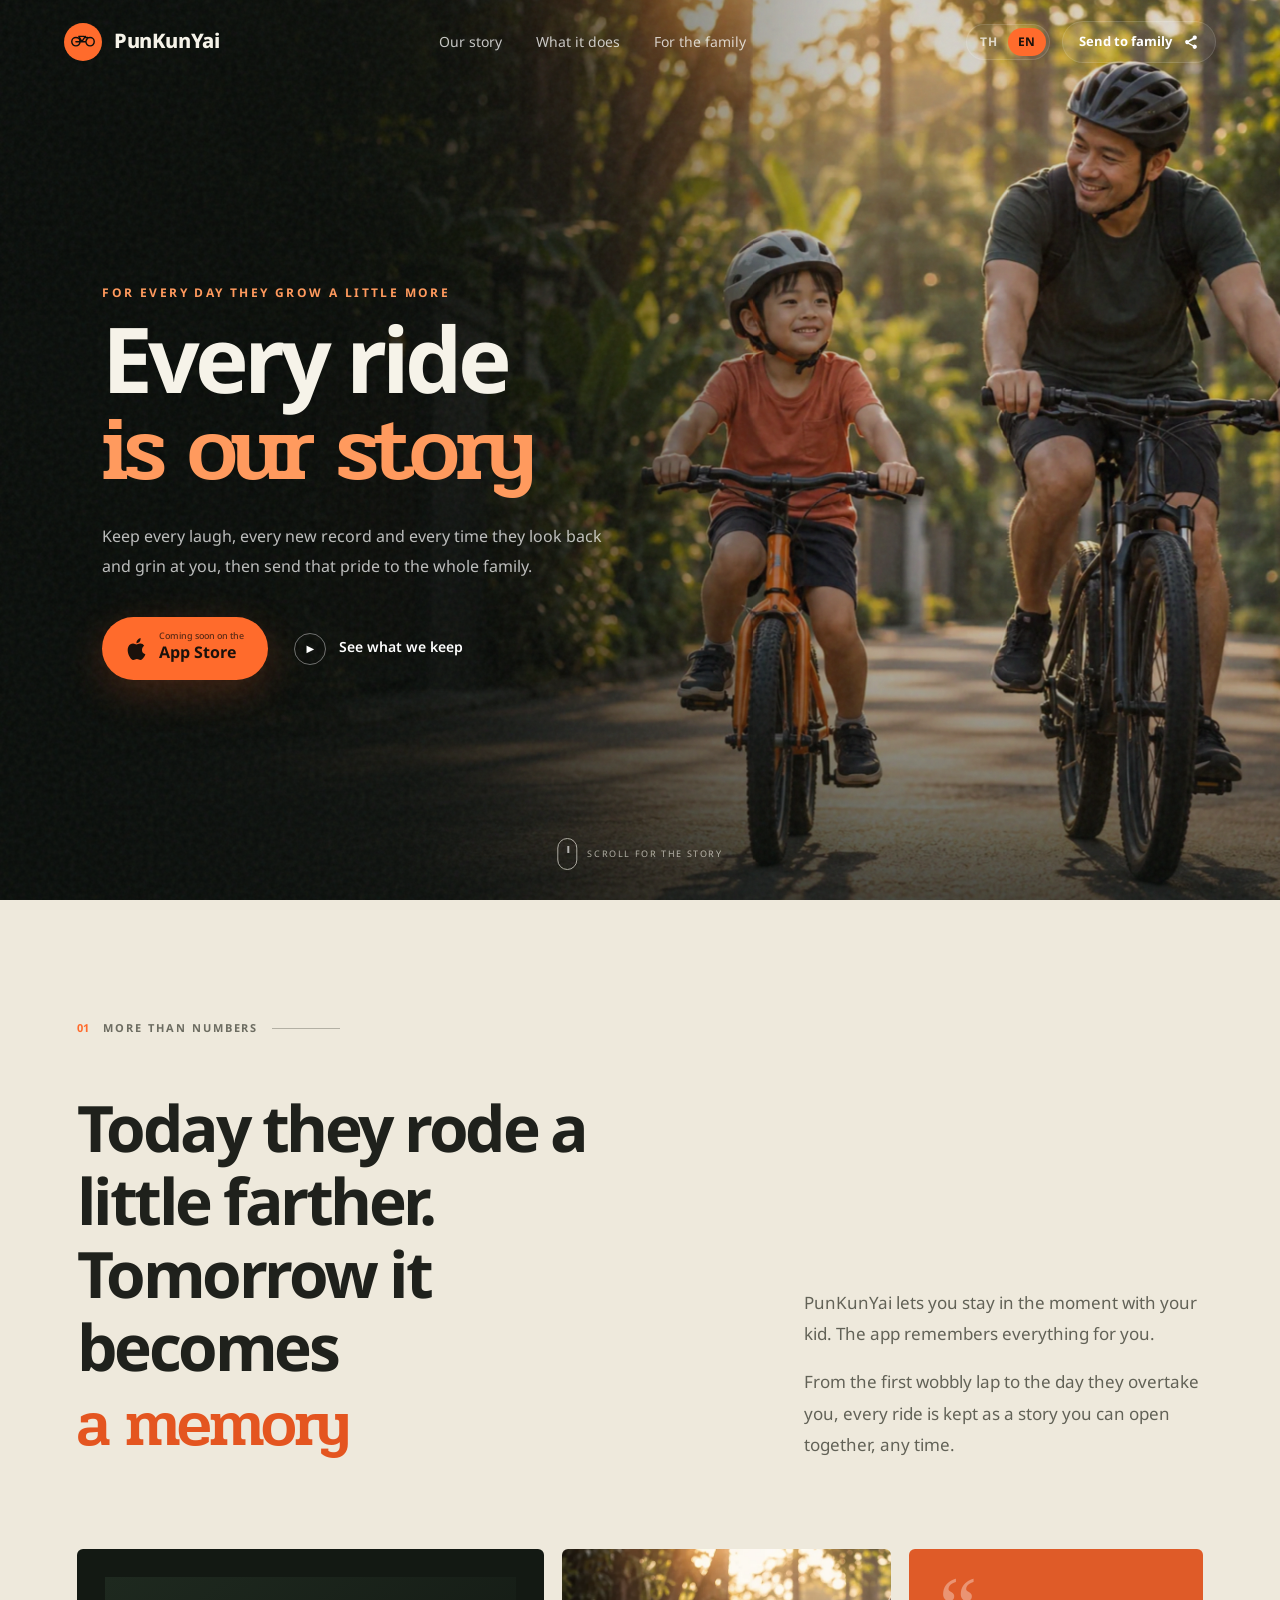
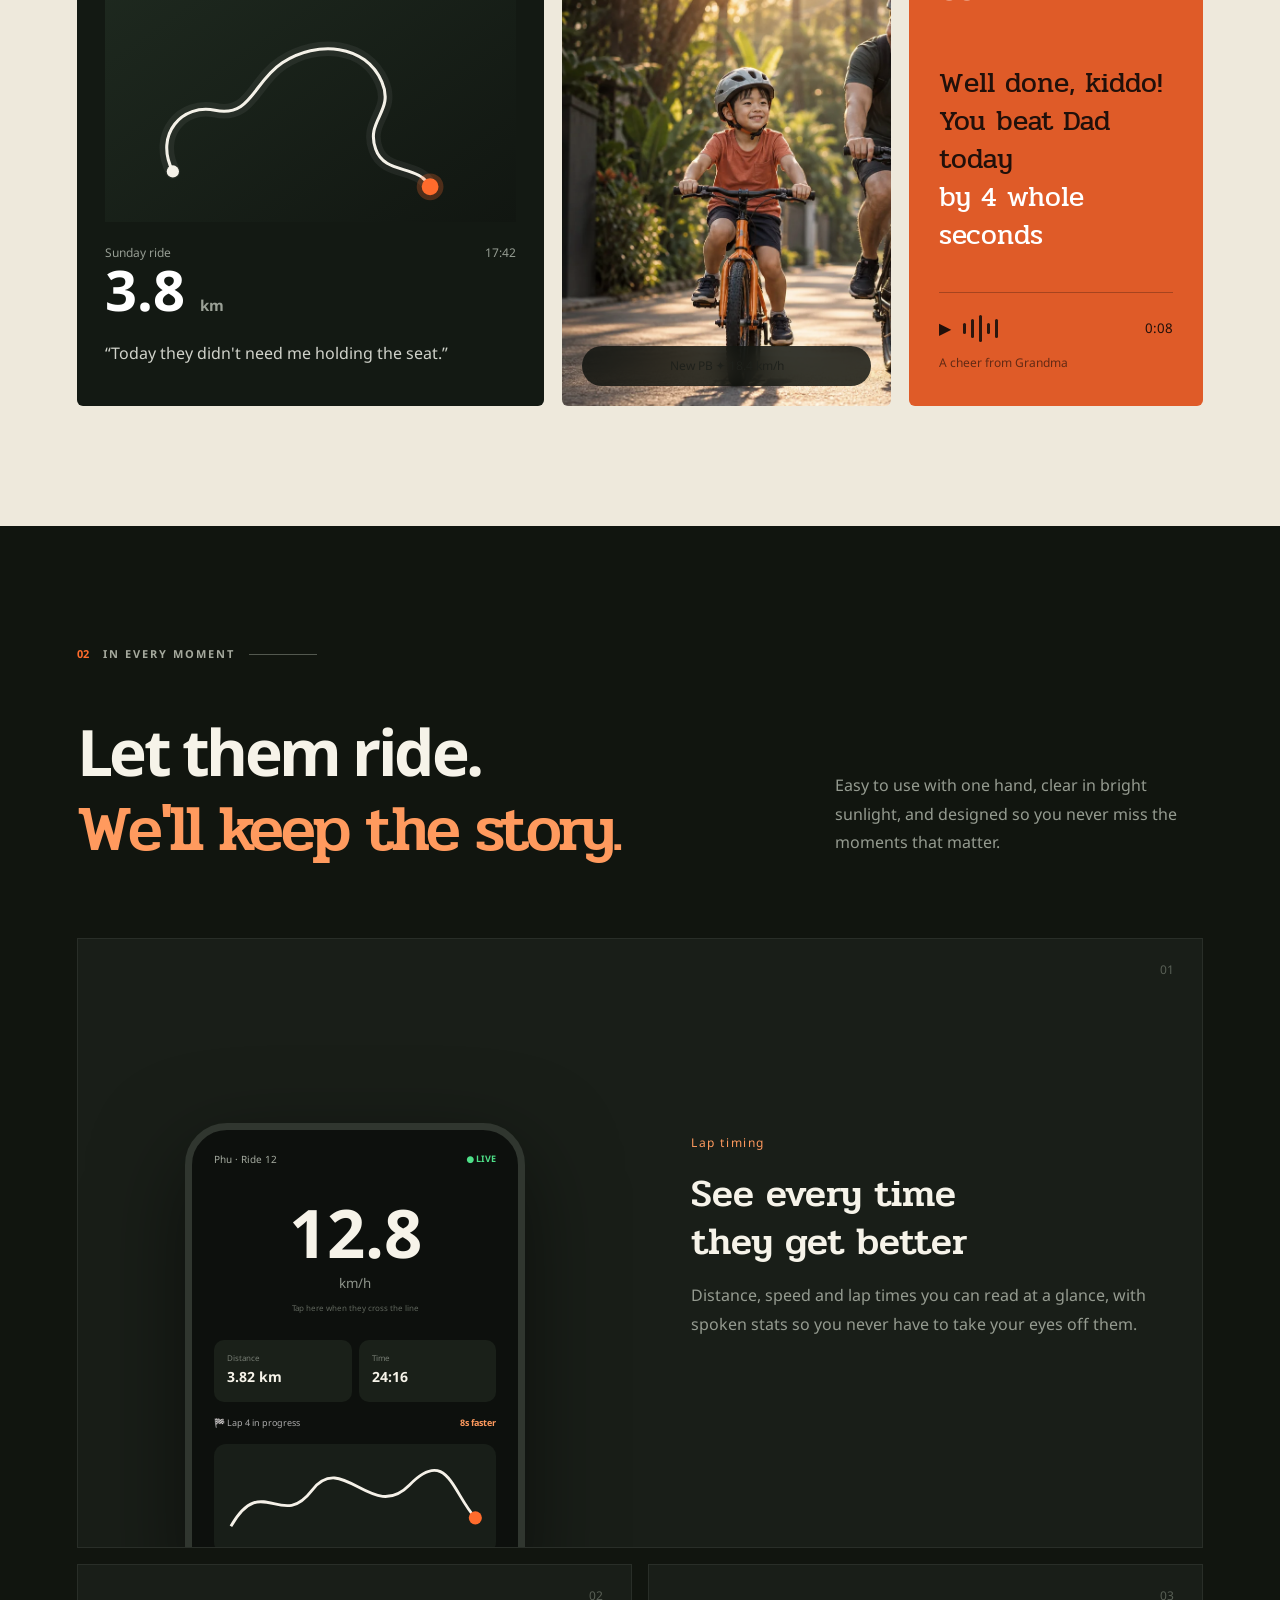
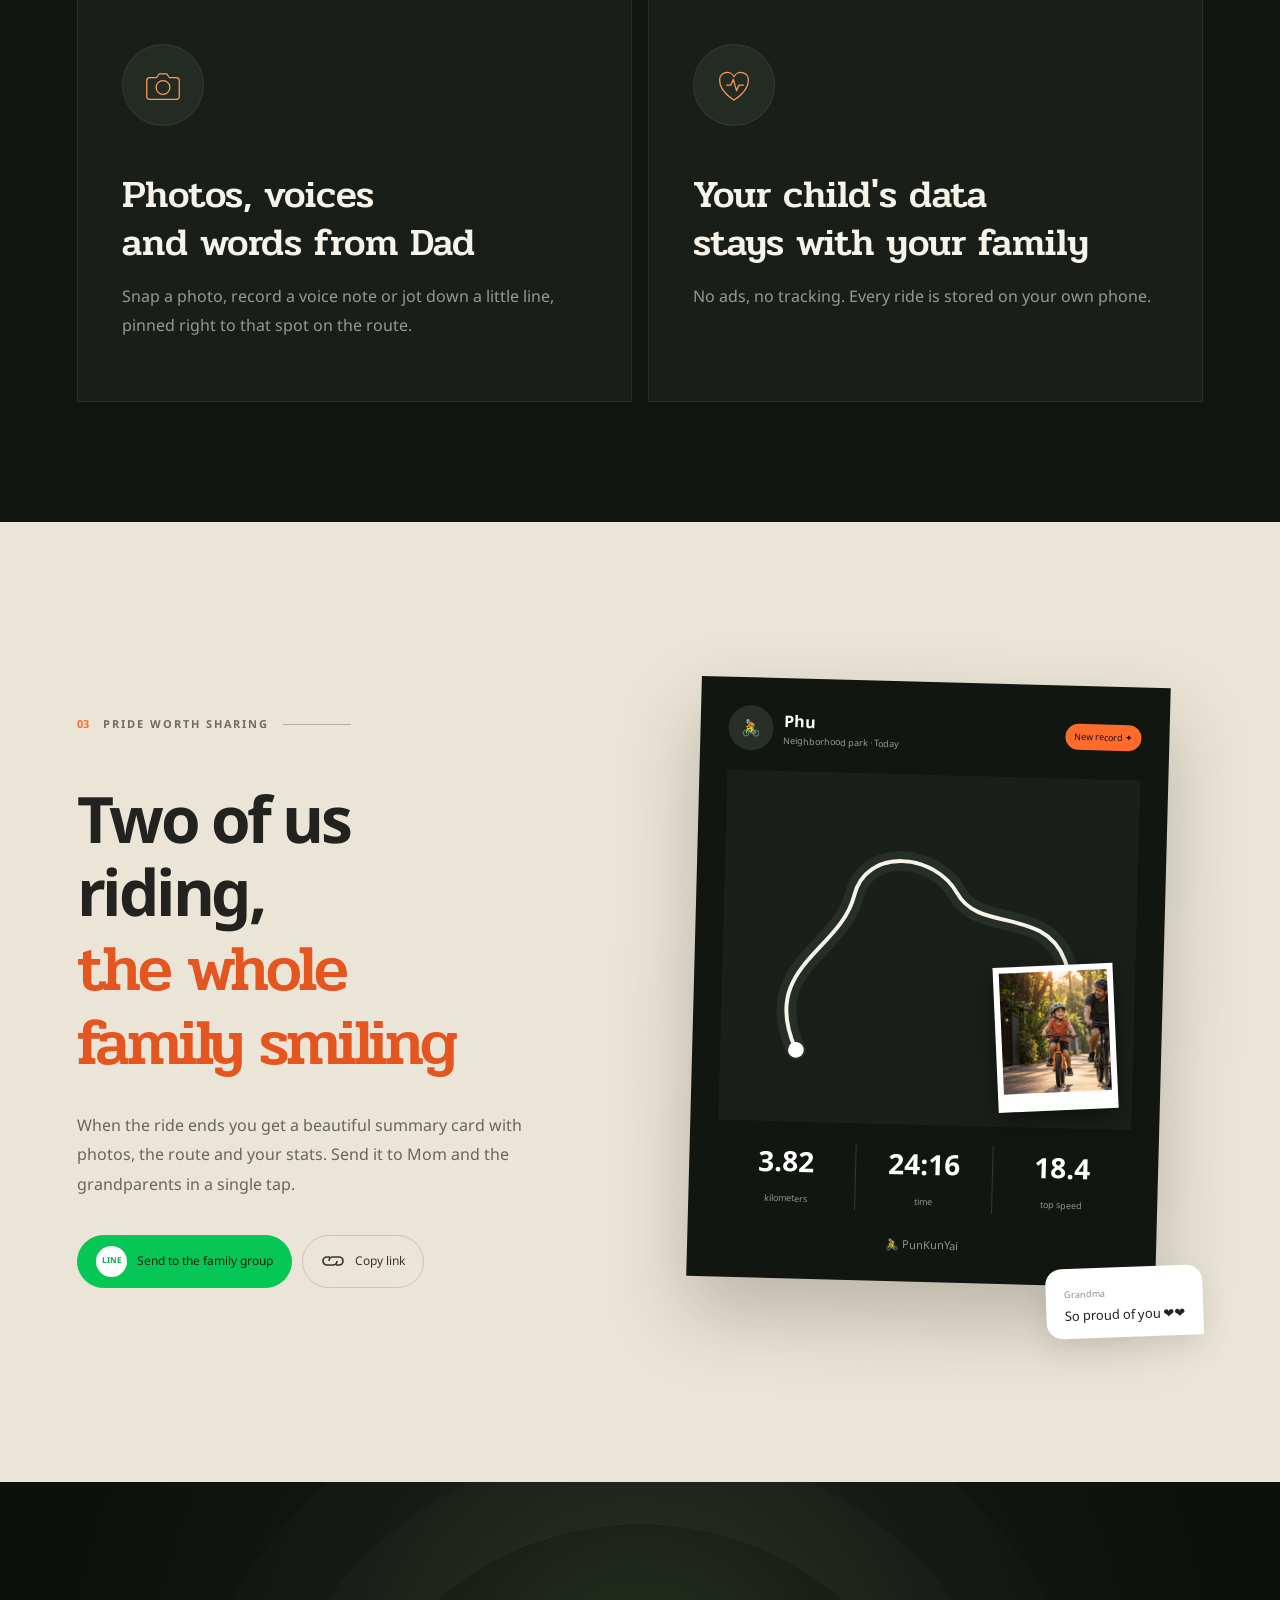
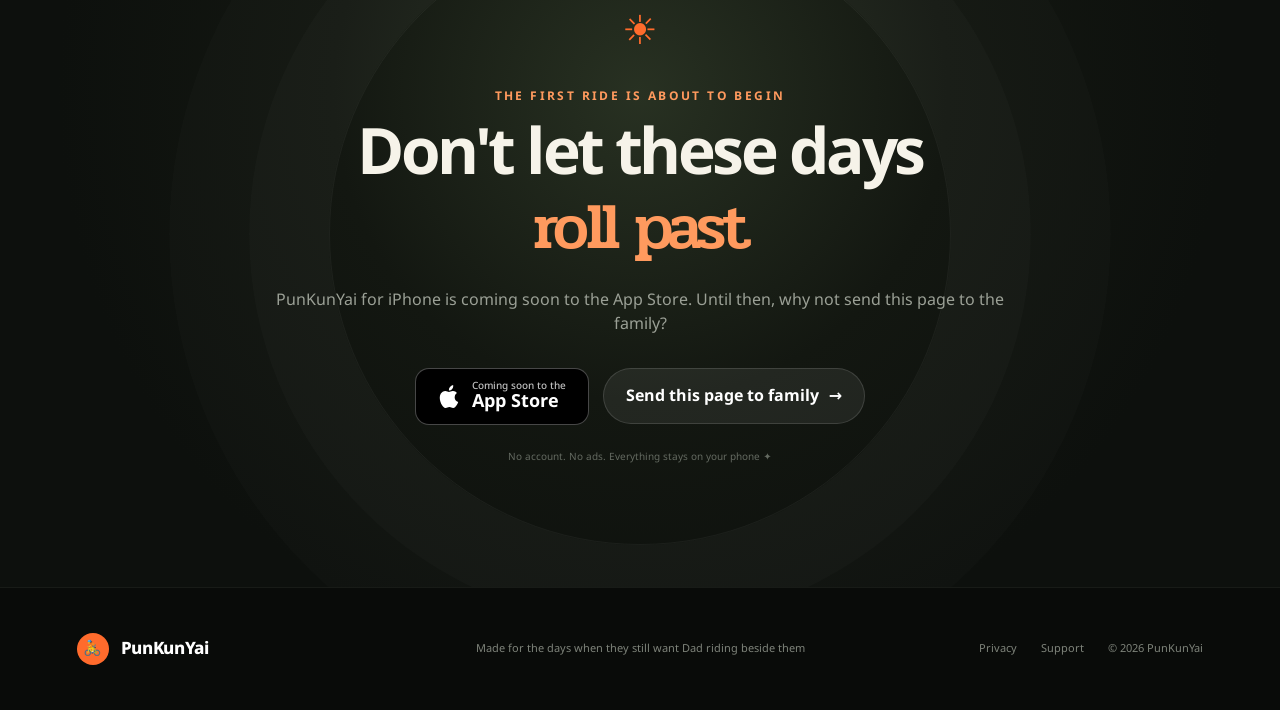
==== en/index.html @ e8ec7b81 "Bilingual landing page, honest "coming soon" CTA, and SEO pass - Add English page at /en/ with a TH/" ====
<!doctype html>
<html lang="en">
  <head>
    <meta charset="UTF-8" />
    <meta name="viewport" content="width=device-width, initial-scale=1.0" />
    <meta name="theme-color" content="#0d100d" />
    <title>PunKunYai — Kids Bike Ride Tracker for Family Cycling</title>
    <meta name="description" content="Cycling with kids? Track every bike ride: live speed, distance, lap times, voice cheers, photos on the route and family share cards. No ads, no account." />
    <link rel="canonical" href="https://leonlek.github.io/pun-kun-yai-site/en/" />
    <link rel="alternate" hreflang="th" href="https://leonlek.github.io/pun-kun-yai-site/" />
    <link rel="alternate" hreflang="en" href="https://leonlek.github.io/pun-kun-yai-site/en/" />
    <link rel="alternate" hreflang="x-default" href="https://leonlek.github.io/pun-kun-yai-site/" />
    <meta property="og:type" content="website" />
    <meta property="og:site_name" content="PunKunYai" />
    <meta property="og:title" content="PunKunYai — every ride is our story" />
    <meta property="og:description" content="The bike ride tracker for parents riding with their kids: lap times, photos, family cheers and the route, ready to share with the whole family." />
    <meta property="og:url" content="https://leonlek.github.io/pun-kun-yai-site/en/" />
    <meta property="og:image" content="https://leonlek.github.io/pun-kun-yai-site/assets/og-image.jpg" />
    <meta property="og:image:width" content="1200" />
    <meta property="og:image:height" content="630" />
    <meta property="og:image:alt" content="A father and child riding bikes together at sunset" />
    <meta property="og:locale" content="en_US" />
    <meta property="og:locale:alternate" content="th_TH" />
    <meta name="twitter:card" content="summary_large_image" />
    <meta name="twitter:title" content="PunKunYai — every ride is our story" />
    <meta name="twitter:description" content="The bike ride tracker for parents riding with their kids: lap times, photos, family cheers and the route, ready to share with the whole family." />
    <meta name="twitter:image" content="https://leonlek.github.io/pun-kun-yai-site/assets/og-image.jpg" />
    <link rel="icon" href="../assets/favicon.svg" type="image/svg+xml" />
    <link rel="icon" href="../assets/favicon-32.png" type="image/png" sizes="32x32" />
    <link rel="apple-touch-icon" href="../assets/apple-touch-icon.png" />
    <link rel="preconnect" href="https://fonts.googleapis.com" />
    <link rel="preconnect" href="https://fonts.gstatic.com" crossorigin />
    <link rel="stylesheet" href="https://fonts.googleapis.com/css2?family=Noto+Sans+Thai:wght@300;400;500;600;700;800;900&amp;family=Pridi:wght@400;500;600&amp;display=swap" />
    <link rel="preload" as="image" href="../assets/father-child-hero.webp" />
    <link rel="stylesheet" href="../styles.css" />
    <script type="application/ld+json">
      {
        "@context": "https://schema.org",
        "@type": "MobileApplication",
        "name": "PunKunYai",
        "alternateName": "ปั่นกันใหญ่",
        "operatingSystem": "iOS",
        "applicationCategory": "HealthApplication",
        "inLanguage": ["th", "en"],
        "url": "https://leonlek.github.io/pun-kun-yai-site/en/",
        "image": "https://leonlek.github.io/pun-kun-yai-site/assets/og-image.jpg",
        "description": "An iPhone app for parents who ride bikes with their kids. Live speed, distance and time, manual or automatic lap timing against your best lap, Thai or English voice announcements and family cheer recordings, photos, videos and voice notes pinned to the route, trip summaries with a speed-colored map, share cards and an on-device recap video. No account, no ads, and all data stays on your device."
      }
    </script>
    <script src="../script.js" defer></script>
  </head>
  <body>
    <a class="skip-link" href="#main">Skip to content</a>

    <header class="site-header" data-header>
      <a class="brand" href="#top" aria-label="PunKunYai home">
        <span class="brand-mark" aria-hidden="true">
          <svg viewBox="0 0 44 44"><path d="M10 28.5a7 7 0 1 0 0-14 7 7 0 0 0 0 14Zm24 0a7 7 0 1 0 0-14 7 7 0 0 0 0 14ZM10 21.5h10l-5-9m5 9 6-9m-10 0h8m-4 9 6.5 0 3.5-7H26" /></svg>
        </span>
        <span>PunKunYai</span>
      </a>
      <nav class="desktop-nav" aria-label="Main menu">
        <a href="#story">Our story</a>
        <a href="#features">What it does</a>
        <a href="#family">For the family</a>
      </nav>
      <div class="header-actions">
        <nav class="lang-switch" aria-label="Language / ภาษา">
          <a href="../" hreflang="th" lang="th" aria-label="ภาษาไทย (TH)">TH</a>
          <a href="./" hreflang="en" lang="en" aria-current="page">EN</a>
        </nav>
        <button class="button button-small button-ghost js-share" type="button" aria-label="Send to family">
          <span>Send to family</span>
          <svg viewBox="0 0 24 24" aria-hidden="true"><path d="M18 8a3 3 0 1 0-2.83-4A3 3 0 0 0 15 5c0 .21.02.42.07.62L8.9 9.03A3 3 0 0 0 7 8.35a3 3 0 1 0 1.9 5.62l6.17 3.41A3 3 0 0 0 15 18a3 3 0 1 0 .9-2.15l-6.17-3.42a3.1 3.1 0 0 0 0-.86l6.17-3.42A3 3 0 0 0 18 8Z" /></svg>
        </button>
      </div>
    </header>

    <main id="main">
      <section class="hero" id="top">
        <div class="hero-photo" role="img" aria-label="A father and child riding bikes together at sunset"></div>
        <div class="hero-grain" aria-hidden="true"></div>
        <div class="hero-content">
          <p class="eyebrow reveal">For every day they grow a little more</p>
          <h1 class="reveal">Every ride<br /><em>is our story</em></h1>
          <p class="hero-copy reveal">Keep every laugh, every new record and every time they look back and grin at you, then send that pride to the whole family.</p>
          <div class="hero-actions reveal">
            <a class="button button-primary" href="#notify">
              <svg viewBox="0 0 24 24" aria-hidden="true"><path d="M16.7 13.1c0-2.7 2.2-4 2.3-4.1a5 5 0 0 0-3.9-2.1c-1.7-.2-3.2 1-4.1 1-.9 0-2.2-1-3.6-1-1.9 0-3.7 1.1-4.7 2.8-2 3.5-.5 8.7 1.4 11.5.9 1.4 2.1 2.9 3.6 2.8 1.4-.1 2-1 3.7-1s2.2 1 3.7 1c1.5 0 2.5-1.4 3.5-2.8a12.5 12.5 0 0 0 1.6-3.3 4.7 4.7 0 0 1-3.5-4.8ZM14 5.2A4.7 4.7 0 0 0 15.1 1 4.8 4.8 0 0 0 12 3.1a4.5 4.5 0 0 0-1.1 3.3A4 4 0 0 0 14 5.2Z" /></svg>
              <span><small>Coming soon on the</small>App Store</span>
            </a>
            <button class="text-link js-watch" type="button"><span class="play-icon">▶</span> See what we keep</button>
          </div>
        </div>
        <div class="scroll-cue" aria-hidden="true"><span></span>Scroll for the story</div>
      </section>

      <section class="intro section" id="story">
        <div class="section-kicker reveal"><span>01</span> More than numbers</div>
        <div class="intro-grid">
          <h2 class="reveal">Today they rode a little farther.<br />Tomorrow it becomes<br /><em>a memory</em></h2>
          <div class="intro-copy reveal">
            <p>PunKunYai lets you stay in the moment with your kid. The app remembers everything for you.</p>
            <p>From the first wobbly lap to the day they overtake you, every ride is kept as a story you can open together, any time.</p>
          </div>
        </div>

        <div class="memory-strip" role="group" aria-label="Memories from our rides">
          <article class="memory-card memory-card-main reveal">
            <div class="route-art" aria-hidden="true">
              <svg viewBox="0 0 500 320"><path class="route-shadow" d="M70 254C45 205 83 165 125 174c47 10 50-37 88-62 46-30 109-24 130 25 17 39-22 50-8 88 12 34 56 19 71 49" /><path class="route-line" d="M70 254C45 205 83 165 125 174c47 10 50-37 88-62 46-30 109-24 130 25 17 39-22 50-8 88 12 34 56 19 71 49" /><circle cx="70" cy="254" r="8" /><circle class="route-end" cx="406" cy="274" r="11" /></svg>
            </div>
            <div class="ride-meta"><span>Sunday ride</span><span>17:42</span></div>
            <strong>3.8 <small>km</small></strong>
            <p>“Today they didn't need me holding the seat.”</p>
          </article>
          <article class="memory-card memory-photo reveal">
            <img src="../assets/father-child-hero.webp" alt="A father smiling as he watches his child ride" width="1586" height="992" loading="lazy" decoding="async" />
            <span class="photo-badge">New PB ✦ 18.4 km/h</span>
          </article>
          <article class="memory-card quote-card reveal">
            <span class="quote-mark">“</span>
            <blockquote>Well done, kiddo!<br />You beat Dad today<br /><em>by 4 whole seconds</em></blockquote>
            <div class="voice-note"><span>▶</span><i></i><i></i><i></i><i></i><i></i><small>0:08</small></div>
            <p>A cheer from Grandma</p>
          </article>
        </div>
      </section>

      <section class="features section" id="features">
        <div class="section-kicker light reveal"><span>02</span> In every moment</div>
        <div class="features-heading reveal">
          <h2>Let them ride.<br /><em>We'll keep the story.</em></h2>
          <p>Easy to use with one hand, clear in bright sunlight, and designed so you never miss the moments that matter.</p>
        </div>
        <div class="feature-grid">
          <article class="feature feature-large reveal">
            <div class="feature-number">01</div>
            <div class="phone-shell" role="img" aria-label="Example ride screen: 12.8 km/h, 3.82 km in 24:16, lap 4 running 8 seconds faster">
              <div class="phone-top"><span>Phu · Ride 12</span><b>● LIVE</b></div>
              <div class="speed"><strong>12.8</strong><small>km/h</small><span>Tap here when they cross the line</span></div>
              <div class="stats"><span><small>Distance</small><b>3.82 km</b></span><span><small>Time</small><b>24:16</b></span></div>
              <div class="lap">🏁 Lap 4 in progress <b>8s faster</b></div>
              <div class="mini-route"><svg viewBox="0 0 300 110"><path d="M18 84c33-58 53 5 86-38s64 35 104-6 46 9 70 35" /><circle cx="278" cy="75" r="7" /></svg></div>
            </div>
            <div class="feature-copy"><span>Lap timing</span><h3>See every time<br />they get better</h3><p>Distance, speed and lap times you can read at a glance, with spoken stats so you never have to take your eyes off them.</p></div>
          </article>
          <article class="feature reveal">
            <div class="feature-number">02</div>
            <div class="icon-tile"><svg viewBox="0 0 64 64" aria-hidden="true"><path d="M11 20h11l4-6h12l4 6h11a5 5 0 0 1 5 5v25a5 5 0 0 1-5 5H11a5 5 0 0 1-5-5V25a5 5 0 0 1 5-5Z" /><circle cx="32" cy="36" r="11" /></svg></div>
            <h3>Photos, voices<br />and words from Dad</h3><p>Snap a photo, record a voice note or jot down a little line, pinned right to that spot on the route.</p>
          </article>
          <article class="feature reveal">
            <div class="feature-number">03</div>
            <div class="icon-tile"><svg viewBox="0 0 64 64" aria-hidden="true"><path d="M32 56S9 43 9 24a12 12 0 0 1 23-5 12 12 0 0 1 23 5c0 19-23 32-23 32Z" /><path d="M20 32h7l4-9 5 18 4-9h7" /></svg></div>
            <h3>Your child's data<br />stays with your family</h3><p>No ads, no tracking. Every ride is stored on your own phone.</p>
          </article>
        </div>
      </section>

      <section class="family section" id="family">
        <div class="family-copy">
          <div class="section-kicker reveal"><span>03</span> Pride worth sharing</div>
          <h2 class="reveal">Two of us riding,<br /><em>the whole family smiling</em></h2>
          <p class="reveal">When the ride ends you get a beautiful summary card with photos, the route and your stats. Send it to Mom and the grandparents in a single tap.</p>
          <div class="share-row reveal">
            <button class="share-pill line js-line" type="button" aria-label="Share on LINE"><b>LINE</b><span>Send to the family group</span></button>
            <button class="share-pill js-copy" type="button" aria-label="Copy link"><svg viewBox="0 0 24 24" aria-hidden="true"><path d="M8 12a4 4 0 0 1 4-4h6a4 4 0 1 1 0 8h-3m1-4a4 4 0 0 1-4 4H6a4 4 0 1 1 0-8h3" /></svg><span>Copy link</span></button>
          </div>
        </div>
        <div class="share-card-wrap reveal">
          <div class="share-card">
            <div class="share-card-top"><div><span class="avatar" aria-hidden="true">🚴</span><span><b>Phu</b><small>Neighborhood park · Today</small></span></div><span class="new-badge">New record ✦</span></div>
            <div class="share-route"><svg viewBox="0 0 420 350" aria-hidden="true"><path class="soft" d="M77 280c-40-83 42-101 55-158 11-50 81-46 105-5 23 39 89 11 111 65 22 53-38 64-18 113"/><path d="M77 280c-40-83 42-101 55-158 11-50 81-46 105-5 23 39 89 11 111 65 22 53-38 64-18 113"/><circle cx="77" cy="280" r="8"/><circle class="end" cx="330" cy="295" r="11"/></svg><div class="polaroid"><img src="../assets/father-child-hero.webp" alt="A photo from a father-and-child ride" width="1586" height="992" loading="lazy" decoding="async" /></div></div>
            <div class="share-stats"><span><b>3.82</b><small>kilometers</small></span><span><b>24:16</b><small>time</small></span><span><b>18.4</b><small>top speed</small></span></div>
            <div class="share-card-brand"><span aria-hidden="true">🚴</span> PunKunYai</div>
          </div>
          <div class="family-reply"><span>Grandma</span><p>So proud of you ❤️❤️</p></div>
        </div>
      </section>

      <section class="notify section" id="notify">
        <div class="notify-inner reveal">
          <span class="sun-icon" aria-hidden="true">☀</span>
          <p class="eyebrow">The first ride is about to begin</p>
          <h2>Don't let these days<br /><em>roll past</em></h2>
          <p>PunKunYai for iPhone is coming soon to the App Store. Until then, why not send this page to the family?</p>
          <div class="coming-soon">
            <span class="store-badge">
              <svg viewBox="0 0 24 24" aria-hidden="true"><path d="M16.7 13.1c0-2.7 2.2-4 2.3-4.1a5 5 0 0 0-3.9-2.1c-1.7-.2-3.2 1-4.1 1-.9 0-2.2-1-3.6-1-1.9 0-3.7 1.1-4.7 2.8-2 3.5-.5 8.7 1.4 11.5.9 1.4 2.1 2.9 3.6 2.8 1.4-.1 2-1 3.7-1s2.2 1 3.7 1c1.5 0 2.5-1.4 3.5-2.8a12.5 12.5 0 0 0 1.6-3.3 4.7 4.7 0 0 1-3.5-4.8ZM14 5.2A4.7 4.7 0 0 0 15.1 1 4.8 4.8 0 0 0 12 3.1a4.5 4.5 0 0 0-1.1 3.3A4 4 0 0 0 14 5.2Z" /></svg>
              <span><small>Coming soon to the</small>App Store</span>
            </span>
            <button class="button button-ghost js-share" type="button">Send this page to family <span aria-hidden="true">→</span></button>
          </div>
          <small>No account. No ads. Everything stays on your phone ✦</small>
        </div>
      </section>
    </main>

    <footer>
      <a class="brand" href="#top"><span class="brand-mark" aria-hidden="true">🚴</span><span>PunKunYai</span></a>
      <p>Made for the days when they still want Dad riding beside them</p>
      <div><a href="../privacy.html#en">Privacy</a><a href="../support.html#en">Support</a><span>© 2026 PunKunYai</span></div>
    </footer>

    <div class="toast" role="status" aria-live="polite" data-toast></div>
    <dialog class="story-dialog" data-story-dialog>
      <button class="dialog-close" type="button" aria-label="Close">×</button>
      <span class="dialog-icon" aria-hidden="true">🚴</span>
      <p class="eyebrow">One ride holds more than you think</p>
      <h2>One route,<br />a whole day of stories</h2>
      <div class="dialog-list"><span><b>01</b> Stats and lap times</span><span><b>02</b> Photos, voices and notes along the way</span><span><b>03</b> A summary card ready to share with family</span></div>
      <button class="button button-primary dialog-action" type="button">Got it</button>
    </dialog>
  </body>
</html>
---- styles.css ----
/* Fonts (Noto Sans Thai + Pridi) are loaded with <link> in each page's <head>. */

:root {
  --ink: #f6f3e9;
  --paper: #eee9dc;
  --orange: #ff6b2c;
  --orange-light: #ff9a5e;
  --night: #0d100d;
  --forest: #171d17;
  --muted: #a8aa9f;
  --line: rgba(255,255,255,.13);
  --serif: "Pridi", Georgia, serif;
  --sans: "Noto Sans Thai", system-ui, sans-serif;
}

* { box-sizing: border-box; }
html { scroll-behavior: smooth; }
body { margin: 0; background: var(--night); color: var(--ink); font-family: var(--sans); overflow-x: hidden; }
button, input { font: inherit; }
button, a { -webkit-tap-highlight-color: transparent; }
a { color: inherit; text-decoration: none; }
svg { display: block; }
.skip-link { position: fixed; left: 16px; top: -60px; z-index: 1000; background: #fff; color: #000; padding: 12px 18px; border-radius: 8px; }
.skip-link:focus { top: 16px; }
.sr-only { position: absolute; width: 1px; height: 1px; padding: 0; margin: -1px; overflow: hidden; clip: rect(0,0,0,0); white-space: nowrap; border: 0; }

.site-header { position: fixed; top: 0; z-index: 100; width: 100%; height: 84px; display: flex; align-items: center; justify-content: space-between; padding: 0 5vw; transition: background .35s, backdrop-filter .35s, height .35s; }
.site-header.scrolled { height: 68px; background: rgba(13,16,13,.84); backdrop-filter: blur(18px); border-bottom: 1px solid var(--line); }
.brand { display: inline-flex; align-items: center; gap: 12px; font-size: 20px; font-weight: 800; letter-spacing: -.02em; }
.brand-mark { width: 38px; height: 38px; display: grid; place-items: center; border-radius: 50%; background: var(--orange); color: var(--night); }
.brand-mark svg { width: 26px; fill: none; stroke: currentColor; stroke-width: 2.4; stroke-linecap: round; stroke-linejoin: round; }
.desktop-nav { display: flex; align-items: center; gap: 34px; font-size: 14px; color: rgba(255,255,255,.75); }
.desktop-nav a { transition: color .2s; }
.desktop-nav a:hover { color: var(--orange-light); }
.header-actions { display: flex; align-items: center; gap: 12px; }
.lang-switch { display: flex; padding: 3px; border: 1px solid var(--line); border-radius: 999px; background: rgba(255,255,255,.06); font-size: 12px; font-weight: 700; letter-spacing: .06em; }
.lang-switch a { min-width: 38px; padding: 8px 10px; border-radius: 999px; text-align: center; line-height: 1; color: rgba(255,255,255,.72); transition: color .2s, background .2s; }
.lang-switch a:hover { color: #fff; }
.lang-switch a[aria-current="page"] { background: var(--orange); color: #1b110b; }

.button { border: 0; border-radius: 999px; padding: 15px 24px; display: inline-flex; align-items: center; justify-content: center; gap: 10px; cursor: pointer; font-weight: 700; transition: transform .2s, background .2s, color .2s; }
.button:hover { transform: translateY(-2px); }
.button-primary { background: var(--orange); color: #1b110b; box-shadow: 0 12px 40px rgba(255,107,44,.22); }
.button-primary svg { width: 23px; fill: currentColor; }
.button-primary small { display: block; font-size: 9px; font-weight: 500; line-height: 1; opacity: .72; }
.button-small { padding: 10px 16px; font-size: 13px; }
.button-ghost { background: rgba(255,255,255,.07); color: #fff; border: 1px solid var(--line); }
.button-ghost svg { width: 17px; fill: currentColor; }
.section { padding: 120px max(6vw, 24px); }
.section-kicker { display: flex; align-items: center; gap: 14px; color: #6c6c61; text-transform: uppercase; letter-spacing: .18em; font-size: 11px; font-weight: 700; }
.section-kicker::after { content: ""; height: 1px; width: 68px; background: currentColor; opacity: .45; }
.section-kicker span { color: var(--orange); letter-spacing: 0; }
.section-kicker.light { color: #a5a99d; }
h1, h2, h3, p { margin-top: 0; }
h1, h2 { letter-spacing: -.055em; }
h1 em, h2 em { font-family: var(--serif); font-style: normal; font-weight: 500; color: var(--orange-light); }

.hero { min-height: 100svh; position: relative; display: flex; align-items: center; overflow: hidden; }
.hero-photo { position: absolute; inset: 0; background: url("assets/father-child-hero.webp") 68% center / cover no-repeat; transform: scale(1.015); animation: heroZoom 12s ease-out forwards; }
.hero-photo::after { content: ""; position: absolute; inset: 0; background: linear-gradient(90deg, rgba(9,13,10,.98) 4%, rgba(9,13,10,.84) 32%, rgba(9,13,10,.18) 68%, rgba(9,13,10,.12)), linear-gradient(0deg, rgba(9,13,10,.72), transparent 35%); }
.hero-grain { position: absolute; inset: 0; opacity: .09; pointer-events: none; background-image: url("data:image/svg+xml,%3Csvg viewBox='0 0 180 180' xmlns='http://www.w3.org/2000/svg'%3E%3Cfilter id='n'%3E%3CfeTurbulence type='fractalNoise' baseFrequency='.9' numOctaves='3' stitchTiles='stitch'/%3E%3C/filter%3E%3Crect width='100%25' height='100%25' filter='url(%23n)' opacity='.7'/%3E%3C/svg%3E"); }
@keyframes heroZoom { from { transform: scale(1.04); } to { transform: scale(1.015); } }
.hero-content { position: relative; z-index: 2; width: min(660px, 88vw); margin-left: 8vw; padding-top: 64px; }
.eyebrow { color: var(--orange-light); text-transform: uppercase; letter-spacing: .2em; font-size: 12px; font-weight: 700; }
.hero h1 { font-size: clamp(56px, 7.1vw, 112px); line-height: .93; margin: 22px 0 28px; }
.hero h1 em { display: inline-block; }
.hero-copy { max-width: 510px; color: rgba(255,255,255,.72); font-size: clamp(16px, 1.25vw, 19px); line-height: 1.85; }
.hero-actions { display: flex; align-items: center; gap: 26px; margin-top: 35px; }
.text-link { border: 0; padding: 10px 0; background: none; color: #fff; cursor: pointer; font-size: 14px; font-weight: 600; }
.play-icon { display: inline-grid; place-items: center; width: 32px; height: 32px; margin-right: 9px; border-radius: 50%; border: 1px solid rgba(255,255,255,.4); font-size: 10px; }
.scroll-cue { position: absolute; z-index: 2; bottom: 30px; left: 50%; transform: translateX(-50%); display: flex; align-items: center; gap: 10px; font-size: 9px; letter-spacing: .18em; text-transform: uppercase; opacity: .65; }
.scroll-cue span { width: 20px; height: 32px; border: 1px solid currentColor; border-radius: 20px; position: relative; }
.scroll-cue span::after { content: ""; position: absolute; left: 50%; top: 7px; width: 2px; height: 7px; background: #fff; animation: scroll 1.8s infinite; }
@keyframes scroll { 0% { transform: translate(-50%,0); opacity: 0;} 40% {opacity:1} 100% {transform: translate(-50%,10px);opacity:0} }

.intro { background: var(--paper); color: #1f211c; }
.intro-grid { display: grid; grid-template-columns: 1.2fr .8fr; gap: 10vw; align-items: end; margin: 60px 0 86px; }
.intro h2, .features h2, .family h2, .notify h2 { font-size: clamp(40px, 5vw, 76px); line-height: 1.14; margin-bottom: 0; }
.intro h2 em { color: #e45520; }
.intro-copy { max-width: 480px; color: #626257; font-size: 17px; line-height: 1.85; }
.intro-copy p:last-child { margin-bottom: 0; }
.memory-strip { display: grid; grid-template-columns: 1.35fr .95fr .85fr; gap: 18px; }
.memory-card { border-radius: 6px; overflow: hidden; min-height: 430px; position: relative; }
.memory-card-main { background: #131913; color: #fff; padding: 28px; }
.route-art { height: 245px; background: linear-gradient(145deg, #1e291f, #111611); }
.route-art svg { width: 100%; height: 100%; }
.route-art path { fill: none; stroke-linecap: round; stroke-linejoin: round; }
.route-shadow { stroke: rgba(255,255,255,.06); stroke-width: 19; }
.route-line { stroke: #f4f1e8; stroke-width: 4; stroke-dasharray: 670; stroke-dashoffset: 670; }
.in-view .route-line { animation: draw 2.2s .35s ease forwards; }
@keyframes draw { to { stroke-dashoffset: 0; } }
.route-art circle { fill: #f4f1e8; }.route-art .route-end { fill: var(--orange); stroke: rgba(255,107,44,.25); stroke-width: 13; }
.ride-meta { display: flex; justify-content: space-between; color: #959c92; font-size: 12px; margin-top: 22px; }
.memory-card-main strong { display: block; font-size: 56px; margin-top: 4px; line-height: 1; }.memory-card-main strong small { font-size: 15px; color: #9aa096; }
.memory-card-main p { margin: 20px 0 0; color: #d0d2ca; }
.memory-photo img { width: 100%; height: 100%; object-fit: cover; object-position: 67% center; filter: saturate(.85); }
.photo-badge { position: absolute; bottom: 20px; left: 20px; right: 20px; padding: 11px 14px; border-radius: 999px; background: rgba(13,16,13,.82); backdrop-filter: blur(12px); font-size: 12px; text-align: center; }
.quote-card { background: #df5b28; color: #21100a; padding: 34px 30px; display: flex; flex-direction: column; }
.quote-mark { font-family: Georgia, serif; font-size: 86px; line-height: .6; color: rgba(255,255,255,.35); }
.quote-card blockquote { margin: 30px 0 38px; font-family: var(--serif); font-size: clamp(25px, 2.2vw, 36px); line-height: 1.35; }.quote-card blockquote em { color: #fff; font-style: normal; }
.voice-note { margin-top: auto; display: flex; align-items: center; gap: 5px; border-top: 1px solid rgba(0,0,0,.25); padding-top: 22px; }.voice-note span { margin-right: 7px; }.voice-note i { display:block; width: 3px; height: 19px; background:#2c160d; border-radius:9px; }.voice-note i:nth-child(2),.voice-note i:nth-child(5){height:11px}.voice-note i:nth-child(4){height:27px}.voice-note small { margin-left:auto; }
.quote-card > p { margin: 12px 0 0; font-size: 12px; opacity: .65; }

.features { background: #11150f; }
.features-heading { display: grid; grid-template-columns: 1.2fr .7fr; align-items: end; gap: 10vw; margin: 58px 0 70px; }.features-heading p { color: #959b90; line-height: 1.8; max-width: 430px; margin-bottom: 10px; }
.feature-grid { display: grid; grid-template-columns: 1fr 1fr; gap: 16px; }.feature { position: relative; min-height: 410px; background: #191e18; border: 1px solid rgba(255,255,255,.07); padding: 44px; overflow: hidden; }.feature-large { grid-column: 1/-1; min-height: 610px; display: grid; grid-template-columns: 1fr 1fr; align-items: center; gap: 8vw; }.feature-number { position: absolute; right: 28px; top: 22px; color: #596056; font-size: 12px; }
.feature-copy h3, .feature h3 { font-family: var(--serif); font-size: clamp(31px, 3vw, 48px); line-height: 1.25; font-weight: 500; margin: 16px 0; }.feature-copy > span { color: var(--orange-light); font-size: 12px; letter-spacing: .13em; }.feature-copy p, .feature > p { color: #959b90; line-height: 1.8; max-width: 500px; }
.phone-shell { width: min(340px, 90%); margin: 60px auto -160px; padding: 22px; border: 7px solid #30362f; border-radius: 42px 42px 0 0; background: #0d100d; box-shadow: 0 30px 90px rgba(0,0,0,.5); }.phone-top { display:flex; justify-content:space-between; color:#a5aba0; font-size:10px}.phone-top b {color:#4ee088;font-size:9px}.speed {text-align:center;padding:36px 0 25px}.speed strong{display:block;font-size:67px;line-height:1}.speed small{color:#8f958c}.speed span{display:block;color:#60665d;font-size:8px;margin-top:8px}.stats{display:grid;grid-template-columns:1fr 1fr;gap:7px}.stats span{background:#1a2019;padding:13px;border-radius:10px}.stats small{display:block;color:#767c73;font-size:8px}.stats b{font-size:14px}.lap{font-size:9px;padding:14px 0;color:#aaa}.lap b{float:right;color:var(--orange-light)}.mini-route{height:110px;background:#181e18;border-radius:12px}.mini-route svg{width:100%;height:100%}.mini-route path{fill:none;stroke:#f5f1e8;stroke-width:3}.mini-route circle{fill:var(--orange)}
.icon-tile { margin: 35px 0 45px; width: 82px; height: 82px; display:grid; place-items:center; background:#242b23; border:1px solid rgba(255,255,255,.07); border-radius:50%; color:var(--orange-light)}.icon-tile svg{width:40px;fill:none;stroke:currentColor;stroke-width:2;stroke-linecap:round;stroke-linejoin:round}

.family { background: #ebe5d8; color: #22231e; display: grid; grid-template-columns: .9fr 1.1fr; gap: 10vw; align-items: center; overflow: hidden; }.family h2 { margin: 55px 0 30px; }.family h2 em { color:#e45520; }.family-copy > p { color:#66665b;line-height:1.85;max-width:480px }.share-row { display:flex; gap:10px; margin-top:34px; flex-wrap:wrap }.share-pill {border:1px solid #cbc4b6;background:transparent;color:#34342f;border-radius:999px;padding:10px 18px;display:flex;align-items:center;gap:10px;cursor:pointer;font-size:12px}.share-pill.line{background:#06c755;border-color:#06c755;color:#071c0c}.share-pill.line b{background:#fff;color:#06a846;border-radius:50%;font-size:8px;width:31px;height:31px;display:grid;place-items:center}.share-pill svg{width:24px;fill:none;stroke:currentColor;stroke-width:1.7}.share-card-wrap { position:relative; padding: 40px 40px 80px; }.share-card { max-width:520px;margin:auto;background:#111610;color:#fff;padding:28px;box-shadow:0 35px 80px rgba(41,31,18,.25);transform:rotate(1.5deg)}.share-card-top{display:flex;justify-content:space-between;align-items:center}.share-card-top>div{display:flex;gap:10px;align-items:center}.share-card-top span span{display:flex;flex-direction:column}.share-card-top small{display:block;color:#969b91;font-size:9px}.avatar{width:45px;height:45px;display:grid;place-items:center;background:#282f27;border-radius:50%}.new-badge{font-size:9px;color:#201209;background:var(--orange);padding:6px 9px;border-radius:99px}.share-route{position:relative;background:#1a2019;margin:20px 0;height:350px}.share-route svg{width:100%;height:100%}.share-route path{fill:none;stroke:#f7f3e8;stroke-width:4;stroke-linecap:round}.share-route .soft{stroke:rgba(255,255,255,.06);stroke-width:20}.share-route circle{fill:#fff}.share-route .end{fill:var(--orange);stroke:rgba(255,107,44,.25);stroke-width:12}.polaroid{position:absolute;right:18px;bottom:18px;width:120px;height:145px;background:#fff;padding:6px 6px 18px;transform:rotate(-4deg);box-shadow:0 8px 24px #0007}.polaroid img{width:100%;height:100%;object-fit:cover;object-position:73% center}.share-stats{display:grid;grid-template-columns:repeat(3,1fr);text-align:center}.share-stats span+span{border-left:1px solid #343a33}.share-stats b{display:block;font-size:28px}.share-stats small{color:#8d9389;font-size:9px}.share-card-brand{text-align:center;margin-top:25px;color:#8f958a;font-size:11px}.family-reply{position:absolute;right:0;bottom:25px;background:#fff;border-radius:16px 16px 3px 16px;padding:12px 18px;box-shadow:0 10px 28px #55462a22;transform:rotate(-2deg)}.family-reply span{font-size:9px;color:#8f8b81}.family-reply p{font-size:13px;margin:2px 0 0}

.notify { min-height: 670px; display:grid;place-items:center;text-align:center;position:relative;background:radial-gradient(circle at 50% 30%,#283122 0,#131711 38%,#0d100d 72%);overflow:hidden}.notify::before{content:"";position:absolute;width:620px;height:620px;border:1px solid rgba(255,255,255,.05);border-radius:50%;box-shadow:0 0 0 80px rgba(255,255,255,.015),0 0 0 160px rgba(255,255,255,.01)}.notify-inner{position:relative;z-index:1;max-width:760px}.sun-icon{font-size:40px;color:var(--orange);display:block;margin-bottom:25px}.notify h2{margin:14px 0 22px}.notify>p,.notify-inner>p:not(.eyebrow){color:#9ba096}.coming-soon{display:flex;flex-wrap:wrap;justify-content:center;align-items:center;gap:14px;margin:32px auto 18px}.store-badge{display:inline-flex;align-items:center;gap:10px;padding:12px 22px;border:1px solid rgba(255,255,255,.28);border-radius:14px;background:#000;color:#fff;font-weight:700;font-size:18px;line-height:1.1;text-align:left}.store-badge svg{width:24px;fill:currentColor}.store-badge small{display:block;font-size:10px;font-weight:500;opacity:.75}.coming-soon .button-ghost{padding:15px 22px}.notify-inner>small{color:#646a61;font-size:10px}
footer { background:#090b09;padding:45px max(6vw,24px);display:grid;grid-template-columns:1fr 1fr 1fr;align-items:center;color:#7e837a;font-size:11px;border-top:1px solid #181b17}footer .brand{color:#fff;font-size:17px}footer .brand-mark{width:32px;height:32px;font-size:15px}footer>p{text-align:center;margin:0}footer>div{display:flex;justify-content:flex-end;gap:24px}
.toast{position:fixed;left:50%;bottom:30px;transform:translate(-50%,30px);background:#fff;color:#171914;border-radius:999px;padding:12px 22px;font-size:13px;font-weight:600;opacity:0;pointer-events:none;transition:.25s;z-index:300;box-shadow:0 10px 30px #0004}.toast.show{opacity:1;transform:translate(-50%,0)}
.story-dialog{width:min(560px,calc(100vw - 32px));background:#171c16;color:#fff;border:1px solid #343b32;padding:42px;border-radius:8px;box-shadow:0 40px 100px #0009}.story-dialog::backdrop{background:rgba(5,8,5,.78);backdrop-filter:blur(7px)}.dialog-close{position:absolute;right:16px;top:12px;border:0;background:none;color:#999;font-size:28px;cursor:pointer}.dialog-icon{font-size:42px}.story-dialog h2{font-size:40px;line-height:1.15;margin:15px 0 30px}.dialog-list{display:grid;gap:12px;color:#b2b7ae}.dialog-list span{padding:13px 0;border-top:1px solid var(--line)}.dialog-list b{color:var(--orange);font-size:10px;margin-right:14px}.dialog-action{margin-top:30px;width:100%}
.reveal { opacity:0; transform:translateY(24px); transition:opacity .75s ease,transform .75s ease }.reveal.in-view{opacity:1;transform:none}

@media (max-width: 900px) {
  .desktop-nav { display:none }.site-header{height:70px;padding:0 20px}.site-header .button span{display:none}.site-header .button{width:42px;height:42px;padding:0}.header-actions{gap:8px}.brand{font-size:17px}.brand-mark{width:34px;height:34px}
  .hero-photo{background-position:64% center}.hero-photo::after{background:linear-gradient(0deg,rgba(9,13,10,.98) 3%,rgba(9,13,10,.78) 43%,rgba(9,13,10,.08) 75%)}.hero{align-items:flex-end}.hero-content{margin:0;padding:0 24px 100px;width:100%}.hero h1{font-size:clamp(48px,15vw,76px)}.hero-copy{font-size:15px;max-width:580px}.scroll-cue{display:none}
  .section{padding:88px 24px}.intro-grid,.features-heading,.family{grid-template-columns:1fr}.intro-grid{gap:35px;margin:44px 0 60px}.memory-strip{grid-template-columns:1fr 1fr}.memory-card-main{grid-column:1/-1}.feature-large{grid-template-columns:1fr;gap:30px}.phone-shell{margin:55px auto -120px}.feature-copy{padding-top:90px}.family{gap:35px}.family-copy{padding-top:70px}.share-card-wrap{max-width:650px;margin:auto;width:100%}footer{grid-template-columns:1fr;text-align:center;gap:24px}footer .brand,footer>div{justify-content:center}
}
@media (max-width: 600px) {
  .hero{min-height:820px}.hero-photo{height:58%;bottom:auto;background-position:66% center}.hero-photo::after{background:linear-gradient(0deg,#0d100d 0%,rgba(13,16,13,.1) 65%)}.hero-content{padding-bottom:54px}.hero h1{margin:15px 0 22px}.hero-actions{align-items:flex-start;flex-direction:column;gap:10px;margin-top:26px}.text-link{font-size:12px}
  .intro h2,.features h2,.family h2,.notify h2{font-size:40px}.memory-strip,.feature-grid{grid-template-columns:1fr}.memory-card,.feature{min-height:370px}.memory-card-main,.feature-large{grid-column:auto}.quote-card{min-height:400px}.feature{padding:30px}.feature-large{min-height:760px}.features-heading{gap:28px;margin:45px 0}.phone-shell{width:92%;margin-top:50px}.feature-copy{padding-top:105px}.family{padding-left:20px;padding-right:20px}.share-card-wrap{padding:20px 0 80px}.share-card{padding:18px}.share-route{height:290px}.share-stats b{font-size:23px}.family-reply{right:-8px}.coming-soon{flex-direction:column}.notify{min-height:650px}.notify::before{width:370px;height:370px}footer>div{flex-direction:column;gap:10px}.story-dialog{padding:32px 24px}.story-dialog h2{font-size:34px}
}
@media (prefers-reduced-motion: reduce) { html{scroll-behavior:auto}*,*::before,*::after{animation:none!important;transition:none!important}.reveal{opacity:1;transform:none} }
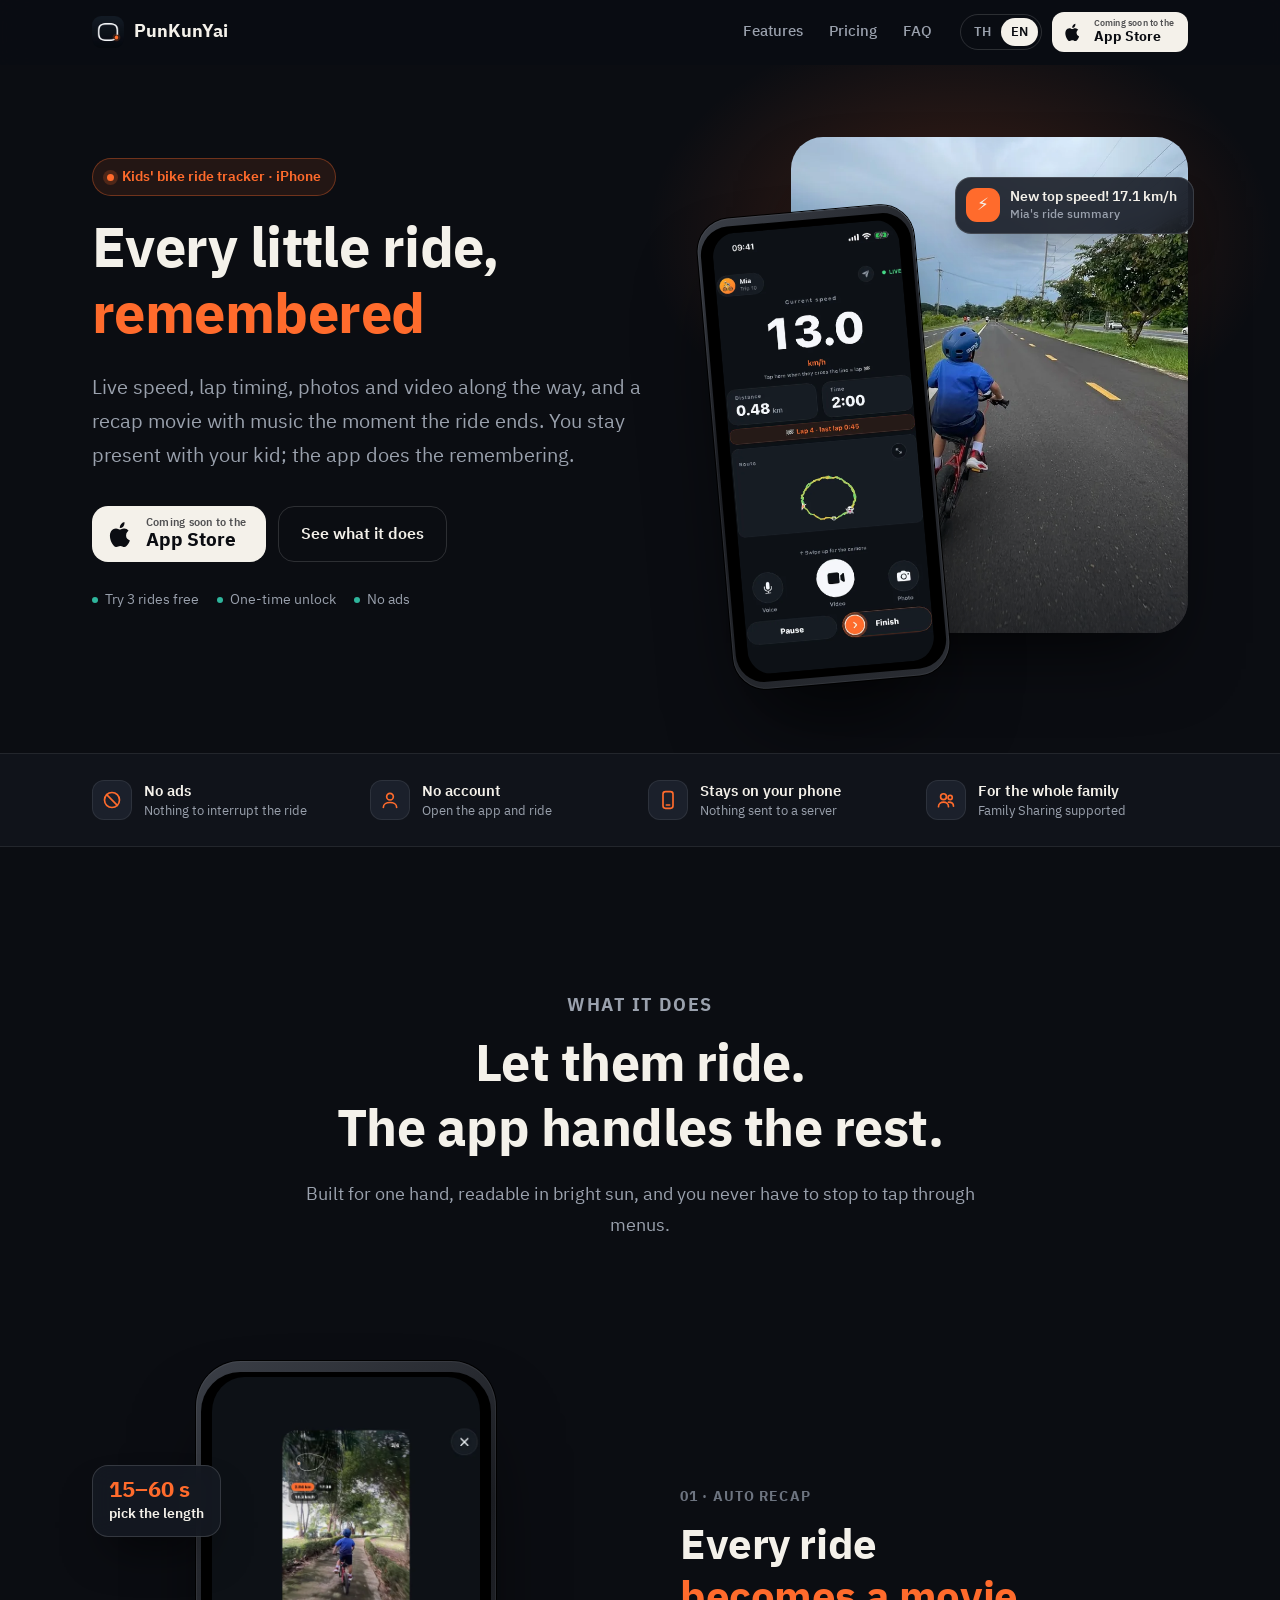
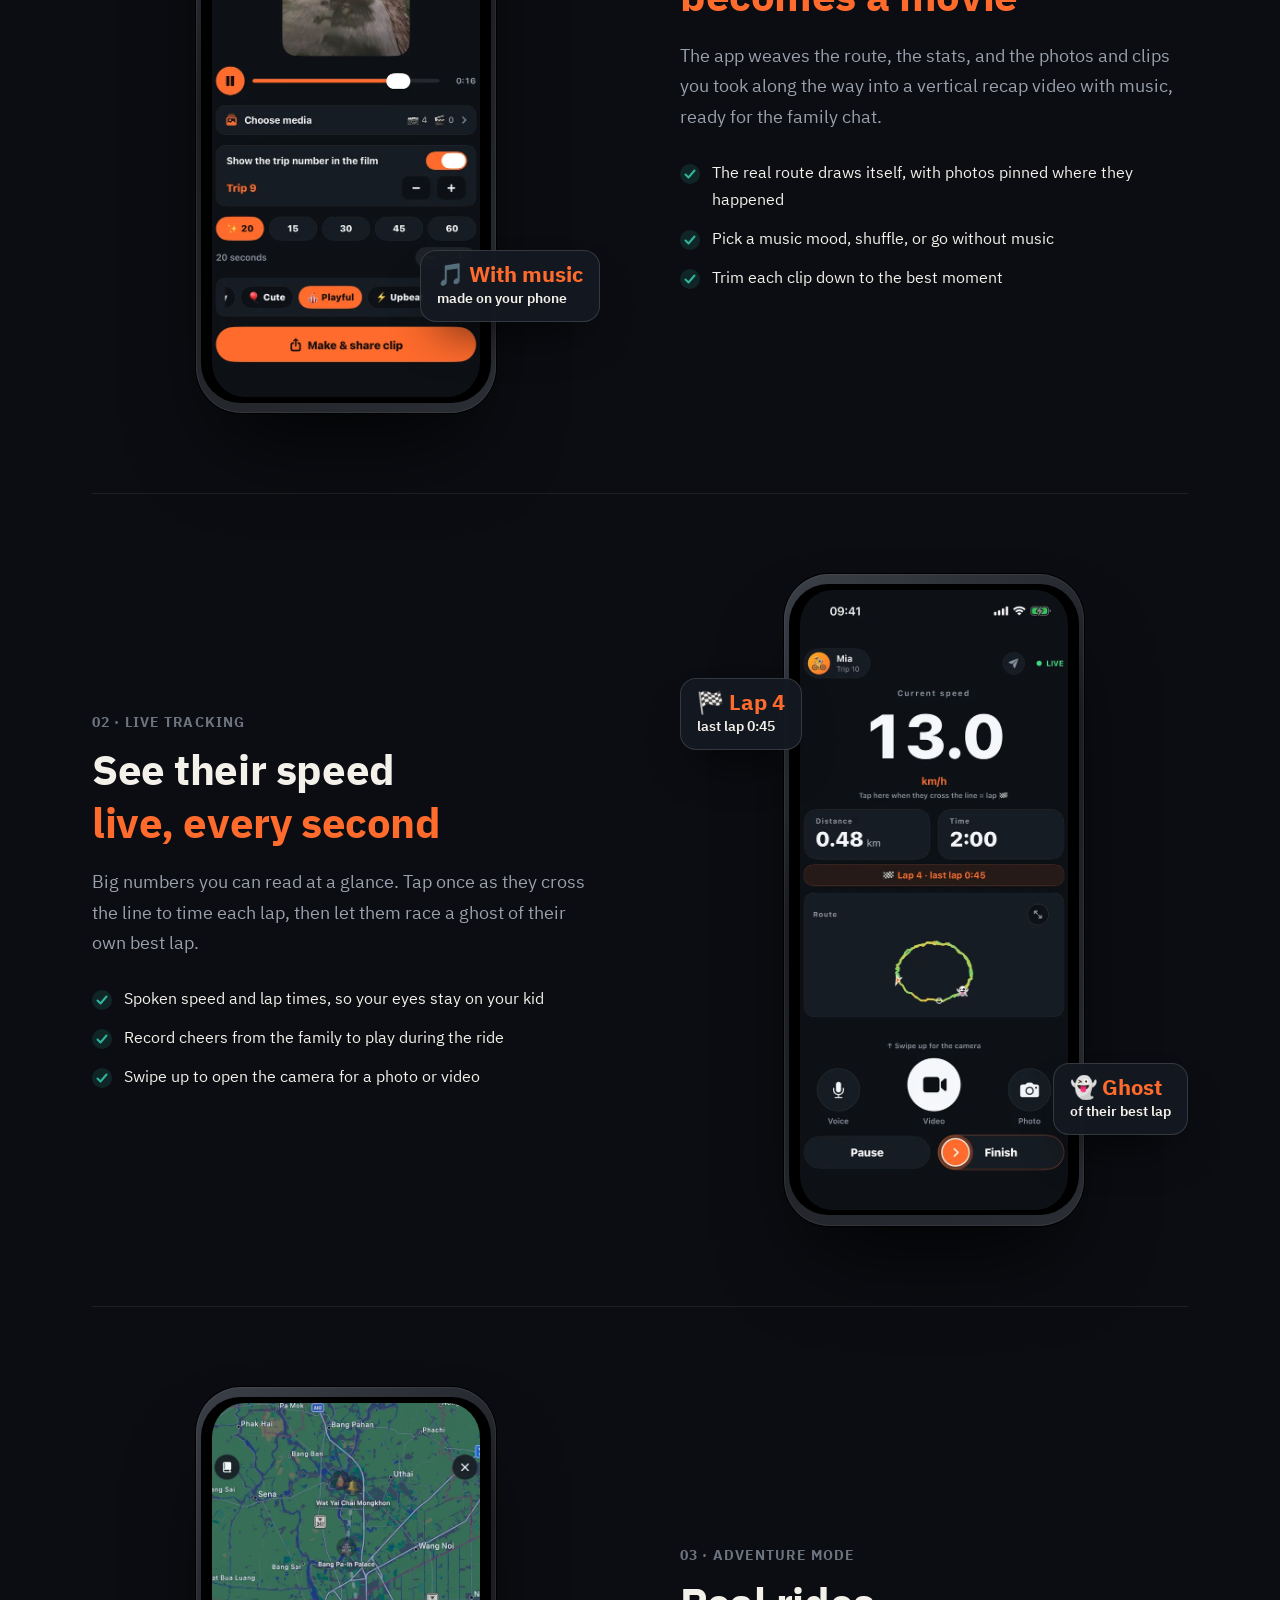
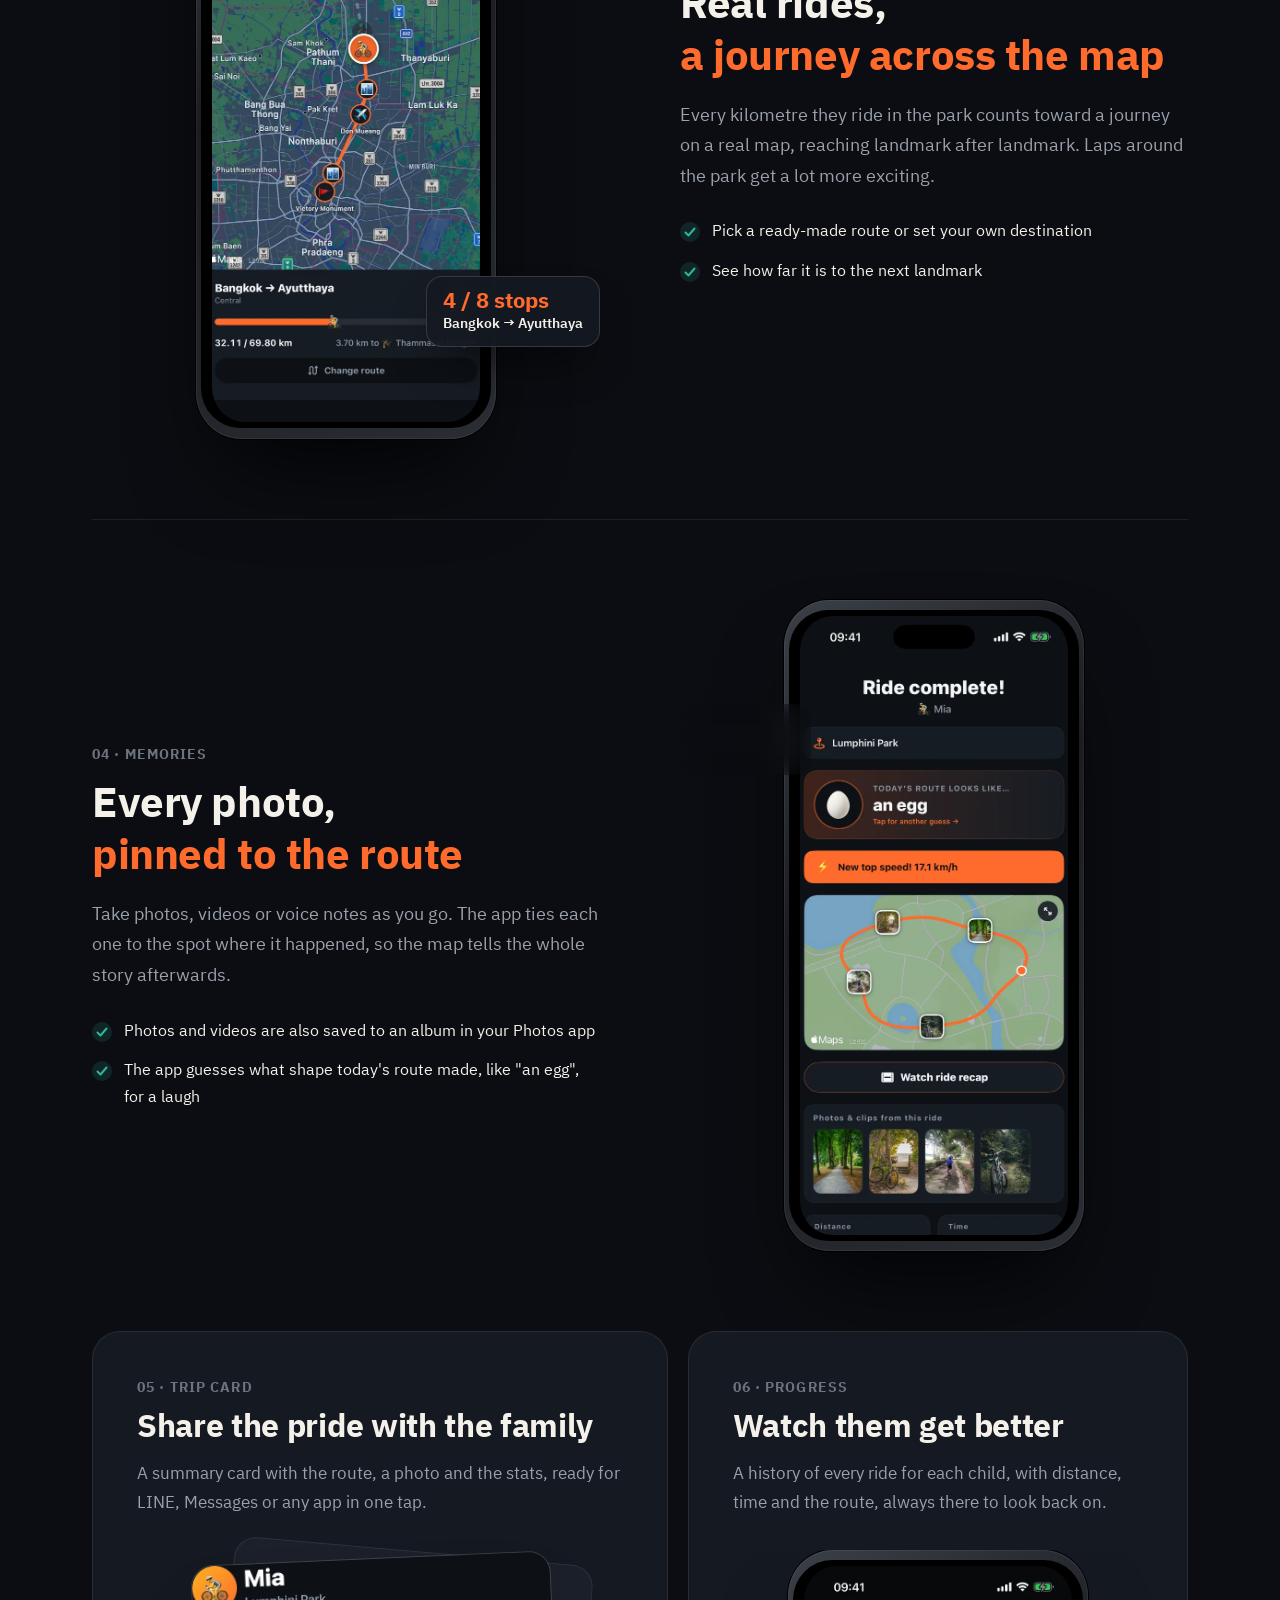
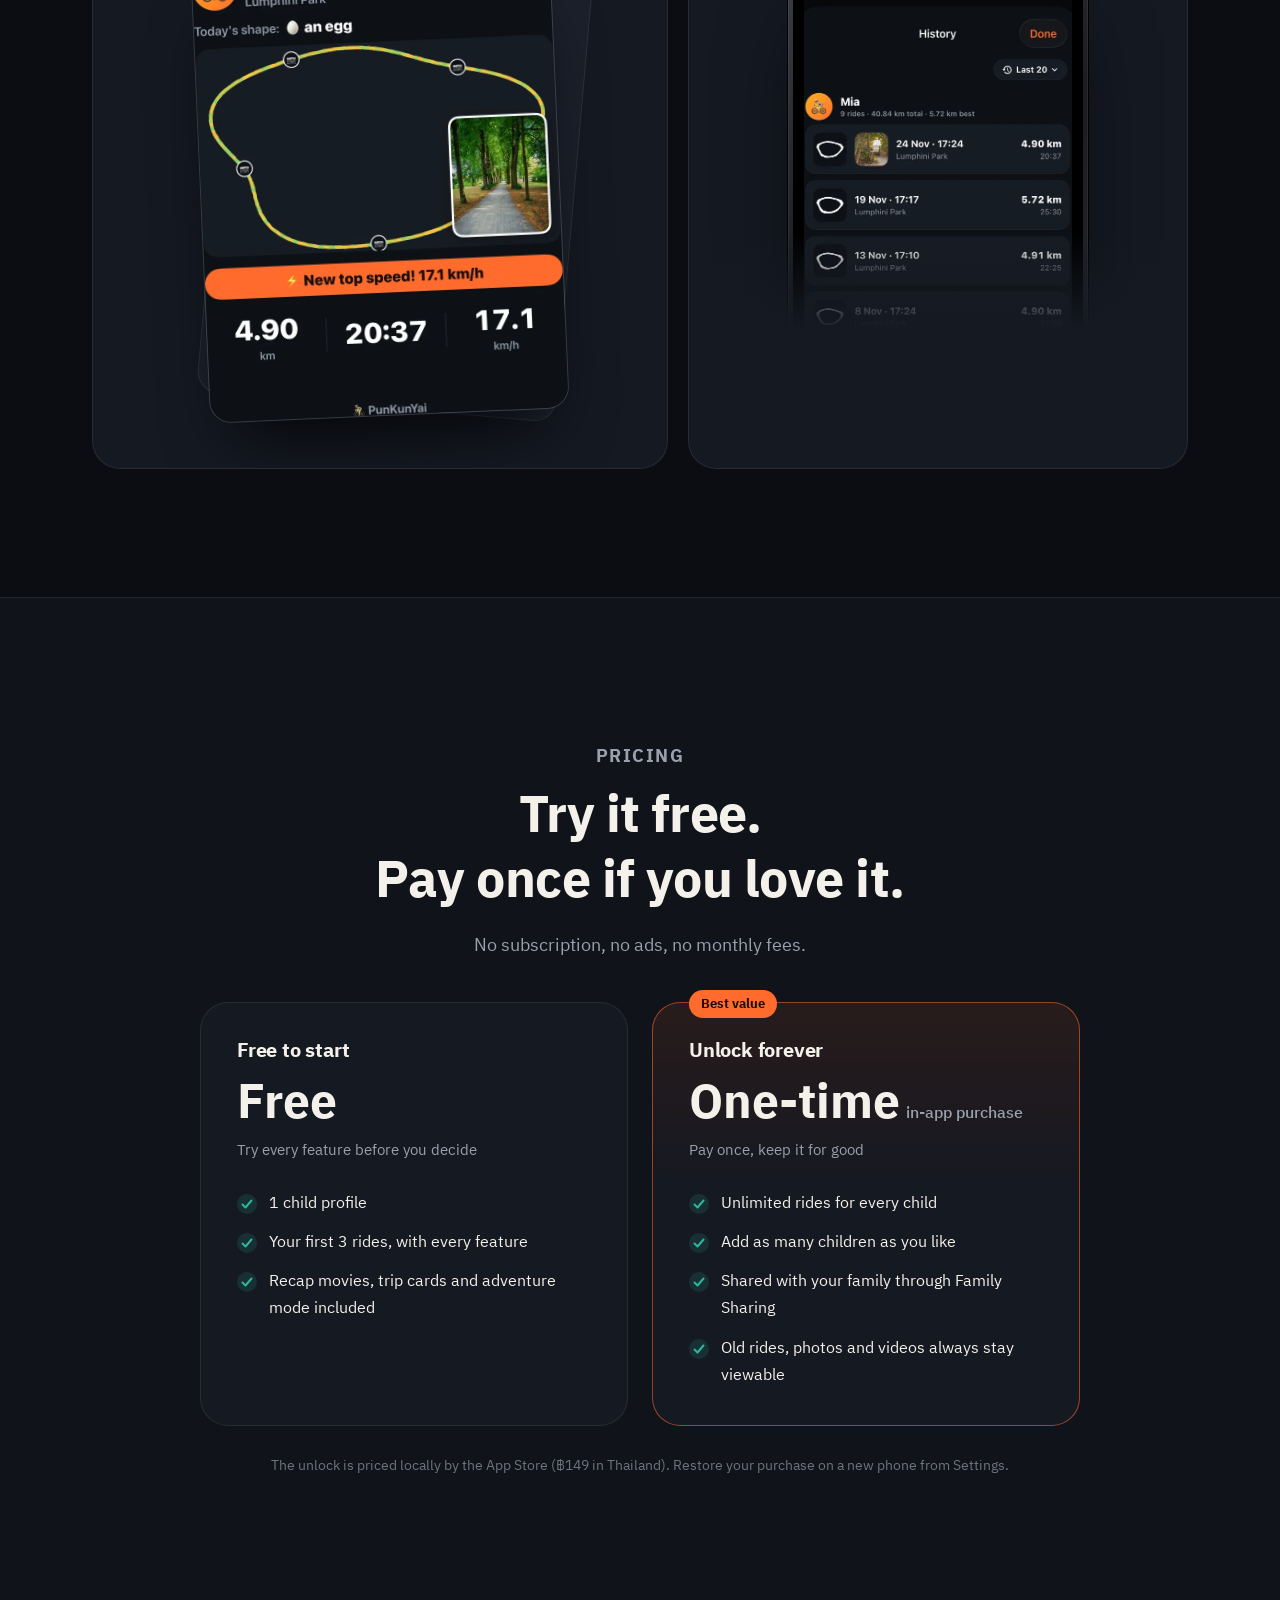
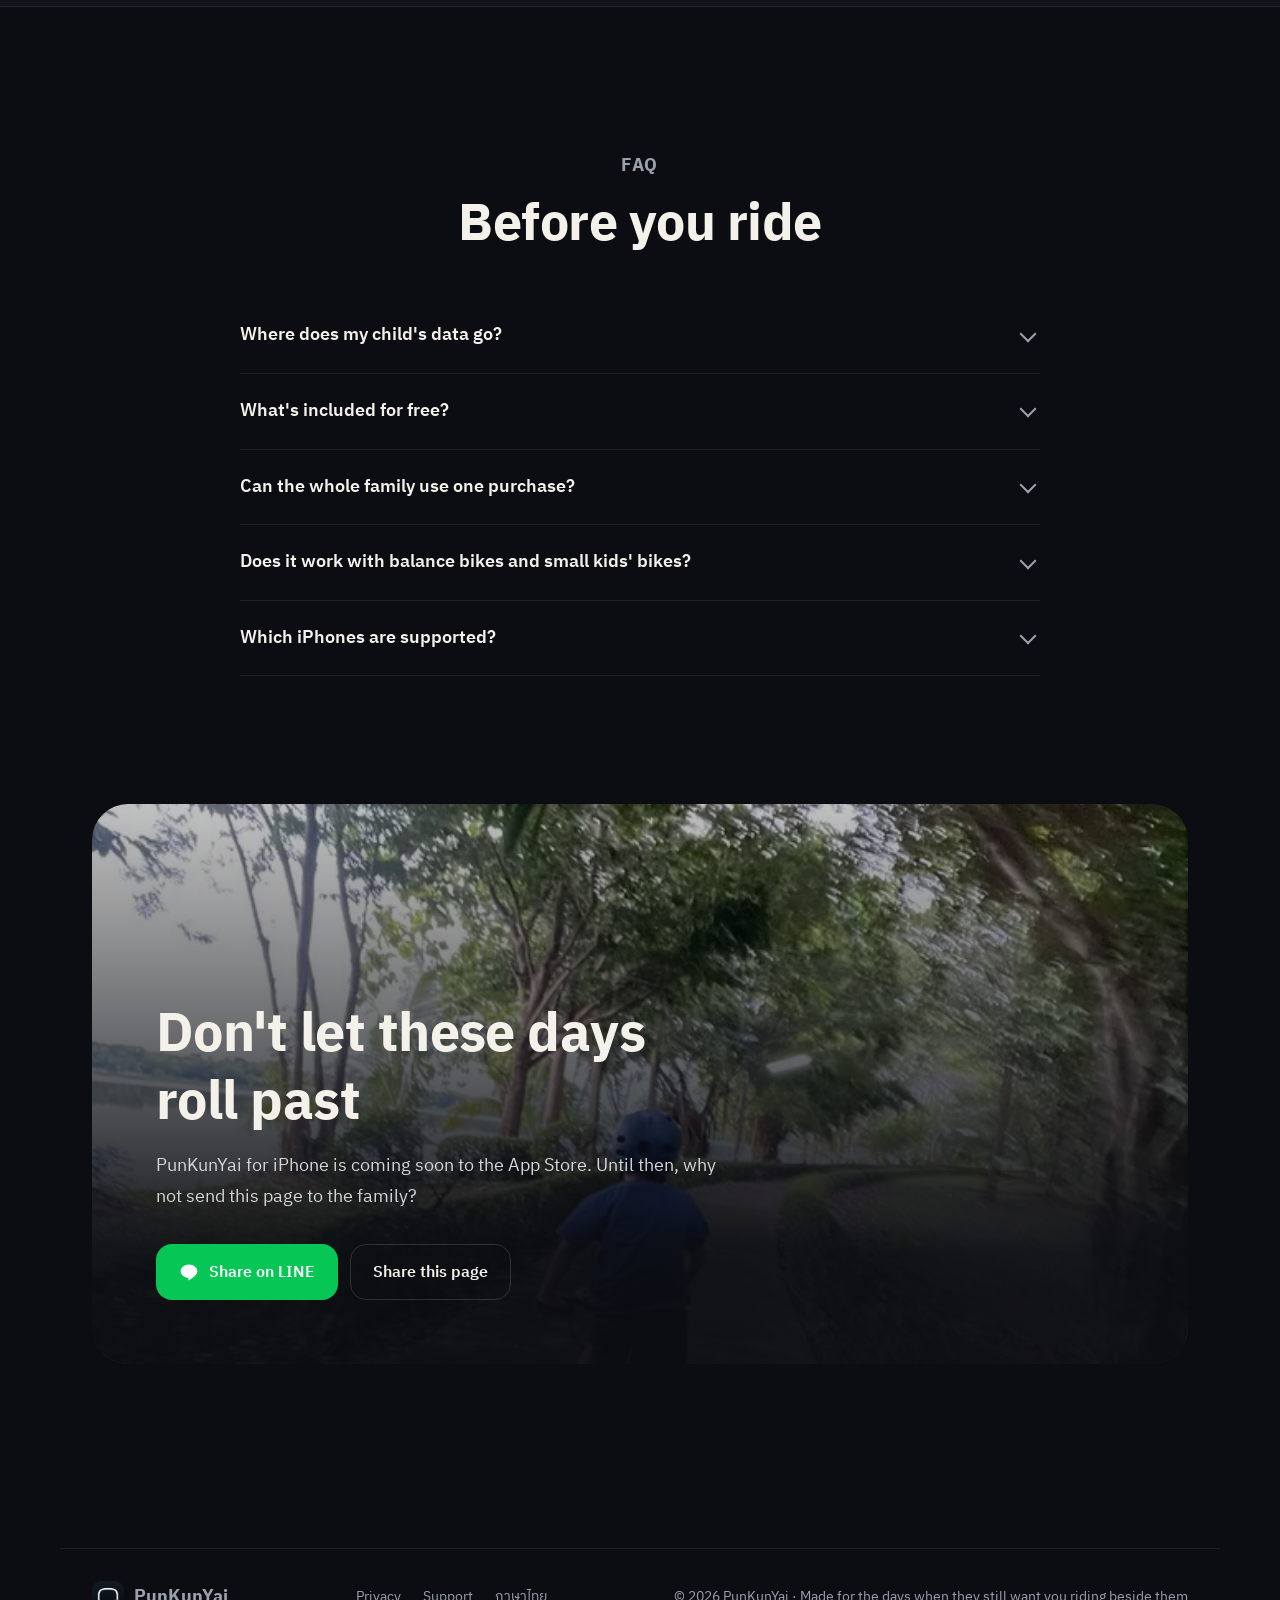
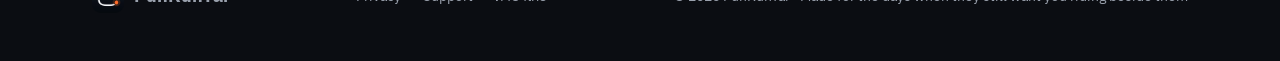
==== commit 0c0e0401: "Redesign the landing page around real app screens and photos Real screenshots for every feature, pri" ====
--- a/en/index.html
+++ b/en/index.html
@@ -3,36 +3,36 @@
   <head>
     <meta charset="UTF-8" />
     <meta name="viewport" content="width=device-width, initial-scale=1.0" />
-    <meta name="theme-color" content="#0d100d" />
-    <title>PunKunYai — Kids Bike Ride Tracker for Family Cycling</title>
-    <meta name="description" content="Cycling with kids? Track every bike ride: live speed, distance, lap times, voice cheers, photos on the route and family share cards. No ads, no account." />
+    <meta name="theme-color" content="#0b0d12" />
+    <title>PunKunYai — Kids Bike Ride Tracker with Auto Recap Movies</title>
+    <meta name="description" content="Cycling with kids? Live speed, lap timing against a ghost of their best lap, an adventure across the map, and a recap movie with music after every ride. Try 3 rides free. No ads, no account." />
     <link rel="canonical" href="https://leonlek.github.io/pun-kun-yai-site/en/" />
     <link rel="alternate" hreflang="th" href="https://leonlek.github.io/pun-kun-yai-site/" />
     <link rel="alternate" hreflang="en" href="https://leonlek.github.io/pun-kun-yai-site/en/" />
     <link rel="alternate" hreflang="x-default" href="https://leonlek.github.io/pun-kun-yai-site/" />
     <meta property="og:type" content="website" />
     <meta property="og:site_name" content="PunKunYai" />
-    <meta property="og:title" content="PunKunYai — every ride is our story" />
-    <meta property="og:description" content="The bike ride tracker for parents riding with their kids: lap times, photos, family cheers and the route, ready to share with the whole family." />
+    <meta property="og:title" content="PunKunYai — every little ride, remembered" />
+    <meta property="og:description" content="The bike ride tracker for parents and kids: live speed, lap timing, an adventure across the map, and a recap movie after every ride. Try 3 rides free." />
     <meta property="og:url" content="https://leonlek.github.io/pun-kun-yai-site/en/" />
-    <meta property="og:image" content="https://leonlek.github.io/pun-kun-yai-site/assets/og-image.jpg" />
+    <meta property="og:image" content="https://leonlek.github.io/pun-kun-yai-site/assets/og-en.jpg" />
     <meta property="og:image:width" content="1200" />
     <meta property="og:image:height" content="630" />
-    <meta property="og:image:alt" content="A father and child riding bikes together at sunset" />
+    <meta property="og:image:alt" content="A child in a helmet riding a bike on a bike lane, with the words Every little ride, remembered" />
     <meta property="og:locale" content="en_US" />
     <meta property="og:locale:alternate" content="th_TH" />
     <meta name="twitter:card" content="summary_large_image" />
-    <meta name="twitter:title" content="PunKunYai — every ride is our story" />
-    <meta name="twitter:description" content="The bike ride tracker for parents riding with their kids: lap times, photos, family cheers and the route, ready to share with the whole family." />
-    <meta name="twitter:image" content="https://leonlek.github.io/pun-kun-yai-site/assets/og-image.jpg" />
+    <meta name="twitter:title" content="PunKunYai — every little ride, remembered" />
+    <meta name="twitter:description" content="The bike ride tracker for parents and kids: live speed, lap timing, an adventure across the map, and a recap movie after every ride. Try 3 rides free." />
+    <meta name="twitter:image" content="https://leonlek.github.io/pun-kun-yai-site/assets/og-en.jpg" />
     <link rel="icon" href="../assets/favicon.svg" type="image/svg+xml" />
     <link rel="icon" href="../assets/favicon-32.png" type="image/png" sizes="32x32" />
     <link rel="apple-touch-icon" href="../assets/apple-touch-icon.png" />
     <link rel="preconnect" href="https://fonts.googleapis.com" />
     <link rel="preconnect" href="https://fonts.gstatic.com" crossorigin />
-    <link rel="stylesheet" href="https://fonts.googleapis.com/css2?family=Noto+Sans+Thai:wght@300;400;500;600;700;800;900&amp;family=Pridi:wght@400;500;600&amp;display=swap" />
-    <link rel="preload" as="image" href="../assets/father-child-hero.webp" />
-    <link rel="stylesheet" href="../styles.css" />
+    <link rel="stylesheet" href="https://fonts.googleapis.com/css2?family=IBM+Plex+Sans+Thai:wght@400;500;600;700&amp;display=swap" />
+    <link rel="preload" as="image" href="../assets/open-road.webp" />
+    <link rel="stylesheet" href="../site.css" />
     <script type="application/ld+json">
       {
         "@context": "https://schema.org",
@@ -43,174 +43,286 @@
         "applicationCategory": "HealthApplication",
         "inLanguage": ["th", "en"],
         "url": "https://leonlek.github.io/pun-kun-yai-site/en/",
-        "image": "https://leonlek.github.io/pun-kun-yai-site/assets/og-image.jpg",
-        "description": "An iPhone app for parents who ride bikes with their kids. Live speed, distance and time, manual or automatic lap timing against your best lap, Thai or English voice announcements and family cheer recordings, photos, videos and voice notes pinned to the route, trip summaries with a speed-colored map, share cards and an on-device recap video. No account, no ads, and all data stays on your device."
+        "image": "https://leonlek.github.io/pun-kun-yai-site/assets/og-en.jpg",
+        "description": "An iPhone app for parents who ride bikes with their kids. Live speed, distance and time, lap timing against a ghost of the best lap, voice announcements and family cheer recordings, an adventure mode that turns ridden kilometres into a journey across the map, photos, videos and voice notes pinned to the route, share cards and an on-device recap movie with music. No account, no ads, and all data stays on your device.",
+        "offers": [
+          { "@type": "Offer", "price": "0", "priceCurrency": "USD", "description": "Free for 1 child profile and 3 rides" },
+          { "@type": "Offer", "description": "One-time unlock, priced locally by the App Store (THB 149 in Thailand)" }
+        ]
       }
     </script>
-    <script src="../script.js" defer></script>
+    <script src="../site.js" defer></script>
   </head>
   <body>
     <a class="skip-link" href="#main">Skip to content</a>
 
     <header class="site-header" data-header>
-      <a class="brand" href="#top" aria-label="PunKunYai home">
-        <span class="brand-mark" aria-hidden="true">
-          <svg viewBox="0 0 44 44"><path d="M10 28.5a7 7 0 1 0 0-14 7 7 0 0 0 0 14Zm24 0a7 7 0 1 0 0-14 7 7 0 0 0 0 14ZM10 21.5h10l-5-9m5 9 6-9m-10 0h8m-4 9 6.5 0 3.5-7H26" /></svg>
-        </span>
-        <span>PunKunYai</span>
-      </a>
-      <nav class="desktop-nav" aria-label="Main menu">
-        <a href="#story">Our story</a>
-        <a href="#features">What it does</a>
-        <a href="#family">For the family</a>
-      </nav>
-      <div class="header-actions">
-        <nav class="lang-switch" aria-label="Language / ภาษา">
-          <a href="../" hreflang="th" lang="th" aria-label="ภาษาไทย (TH)">TH</a>
-          <a href="./" hreflang="en" lang="en" aria-current="page">EN</a>
+      <div class="wrap nav">
+        <a class="brand" href="#top" aria-label="PunKunYai home">
+          <img src="../assets/apple-touch-icon.png" alt="" width="32" height="32" />
+          <span>PunKunYai</span>
+        </a>
+        <nav class="nav-links" aria-label="Main menu">
+          <a href="#features">Features</a>
+          <a href="#pricing">Pricing</a>
+          <a href="#faq">FAQ</a>
         </nav>
-        <button class="button button-small button-ghost js-share" type="button" aria-label="Send to family">
-          <span>Send to family</span>
-          <svg viewBox="0 0 24 24" aria-hidden="true"><path d="M18 8a3 3 0 1 0-2.83-4A3 3 0 0 0 15 5c0 .21.02.42.07.62L8.9 9.03A3 3 0 0 0 7 8.35a3 3 0 1 0 1.9 5.62l6.17 3.41A3 3 0 0 0 15 18a3 3 0 1 0 .9-2.15l-6.17-3.42a3.1 3.1 0 0 0 0-.86l6.17-3.42A3 3 0 0 0 18 8Z" /></svg>
-        </button>
+        <div class="nav-right">
+          <nav class="lang" aria-label="Language / ภาษา">
+            <a href="../" hreflang="th" lang="th">TH</a>
+            <a href="./" hreflang="en" lang="en" aria-current="true">EN</a>
+          </nav>
+          <span class="store-badge soon" aria-label="Coming soon to the App Store">
+            <svg viewBox="0 0 24 24" fill="currentColor" aria-hidden="true"><path d="M16.7 13.1c0-2.7 2.2-4 2.3-4.1a5 5 0 0 0-3.9-2.1c-1.7-.2-3.2 1-4.1 1-.9 0-2.2-1-3.6-1-1.9 0-3.7 1.1-4.7 2.8-2 3.5-.5 8.7 1.4 11.5.9 1.4 2.1 2.9 3.6 2.8 1.4-.1 2-1 3.7-1s2.2 1 3.7 1c1.5 0 2.5-1.4 3.5-2.8a12.5 12.5 0 0 0 1.6-3.3 4.7 4.7 0 0 1-3.5-4.8ZM14 5.2A4.7 4.7 0 0 0 15.1 1 4.8 4.8 0 0 0 12 3.1a4.5 4.5 0 0 0-1.1 3.3A4 4 0 0 0 14 5.2Z" /></svg>
+            <span><small>Coming soon to the</small>App Store</span>
+          </span>
+        </div>
       </div>
     </header>
 
     <main id="main">
+      <!-- ===== HERO ===== -->
       <section class="hero" id="top">
-        <div class="hero-photo" role="img" aria-label="A father and child riding bikes together at sunset"></div>
-        <div class="hero-grain" aria-hidden="true"></div>
-        <div class="hero-content">
-          <p class="eyebrow reveal">For every day they grow a little more</p>
-          <h1 class="reveal">Every ride<br /><em>is our story</em></h1>
-          <p class="hero-copy reveal">Keep every laugh, every new record and every time they look back and grin at you, then send that pride to the whole family.</p>
-          <div class="hero-actions reveal">
-            <a class="button button-primary" href="#notify">
-              <svg viewBox="0 0 24 24" aria-hidden="true"><path d="M16.7 13.1c0-2.7 2.2-4 2.3-4.1a5 5 0 0 0-3.9-2.1c-1.7-.2-3.2 1-4.1 1-.9 0-2.2-1-3.6-1-1.9 0-3.7 1.1-4.7 2.8-2 3.5-.5 8.7 1.4 11.5.9 1.4 2.1 2.9 3.6 2.8 1.4-.1 2-1 3.7-1s2.2 1 3.7 1c1.5 0 2.5-1.4 3.5-2.8a12.5 12.5 0 0 0 1.6-3.3 4.7 4.7 0 0 1-3.5-4.8ZM14 5.2A4.7 4.7 0 0 0 15.1 1 4.8 4.8 0 0 0 12 3.1a4.5 4.5 0 0 0-1.1 3.3A4 4 0 0 0 14 5.2Z" /></svg>
-              <span><small>Coming soon on the</small>App Store</span>
-            </a>
-            <button class="text-link js-watch" type="button"><span class="play-icon">▶</span> See what we keep</button>
-          </div>
-        </div>
-        <div class="scroll-cue" aria-hidden="true"><span></span>Scroll for the story</div>
-      </section>
-
-      <section class="intro section" id="story">
-        <div class="section-kicker reveal"><span>01</span> More than numbers</div>
-        <div class="intro-grid">
-          <h2 class="reveal">Today they rode a little farther.<br />Tomorrow it becomes<br /><em>a memory</em></h2>
-          <div class="intro-copy reveal">
-            <p>PunKunYai lets you stay in the moment with your kid. The app remembers everything for you.</p>
-            <p>From the first wobbly lap to the day they overtake you, every ride is kept as a story you can open together, any time.</p>
-          </div>
-        </div>
-
-        <div class="memory-strip" role="group" aria-label="Memories from our rides">
-          <article class="memory-card memory-card-main reveal">
-            <div class="route-art" aria-hidden="true">
-              <svg viewBox="0 0 500 320"><path class="route-shadow" d="M70 254C45 205 83 165 125 174c47 10 50-37 88-62 46-30 109-24 130 25 17 39-22 50-8 88 12 34 56 19 71 49" /><path class="route-line" d="M70 254C45 205 83 165 125 174c47 10 50-37 88-62 46-30 109-24 130 25 17 39-22 50-8 88 12 34 56 19 71 49" /><circle cx="70" cy="254" r="8" /><circle class="route-end" cx="406" cy="274" r="11" /></svg>
-            </div>
-            <div class="ride-meta"><span>Sunday ride</span><span>17:42</span></div>
-            <strong>3.8 <small>km</small></strong>
-            <p>“Today they didn't need me holding the seat.”</p>
+        <div class="wrap hero-grid">
+          <div>
+            <span class="eyebrow reveal"><i></i>Kids' bike ride tracker · iPhone</span>
+            <h1 class="reveal">Every little ride,<em>remembered</em></h1>
+            <p class="lede reveal">Live speed, lap timing, photos and video along the way, and a recap movie with music the moment the ride ends. You stay present with your kid; the app does the remembering.</p>
+            <div class="cta-row reveal">
+              <span class="store-badge soon" aria-label="Coming soon to the App Store">
+                <svg viewBox="0 0 24 24" fill="currentColor" aria-hidden="true"><path d="M16.7 13.1c0-2.7 2.2-4 2.3-4.1a5 5 0 0 0-3.9-2.1c-1.7-.2-3.2 1-4.1 1-.9 0-2.2-1-3.6-1-1.9 0-3.7 1.1-4.7 2.8-2 3.5-.5 8.7 1.4 11.5.9 1.4 2.1 2.9 3.6 2.8 1.4-.1 2-1 3.7-1s2.2 1 3.7 1c1.5 0 2.5-1.4 3.5-2.8a12.5 12.5 0 0 0 1.6-3.3 4.7 4.7 0 0 1-3.5-4.8ZM14 5.2A4.7 4.7 0 0 0 15.1 1 4.8 4.8 0 0 0 12 3.1a4.5 4.5 0 0 0-1.1 3.3A4 4 0 0 0 14 5.2Z" /></svg>
+                <span><small>Coming soon to the</small>App Store</span>
+              </span>
+              <a class="btn btn-ghost" href="#features">See what it does</a>
+            </div>
+            <div class="hero-meta reveal">
+              <span>Try 3 rides free</span>
+              <span>One-time unlock</span>
+              <span>No ads</span>
+            </div>
+          </div>
+          <div class="hero-visual reveal">
+            <div class="hero-photo">
+              <img src="../assets/open-road.webp" alt="A child in a blue helmet riding a red bike on a lakeside bike lane" width="665" height="1182" fetchpriority="high" />
+            </div>
+            <div class="phone">
+              <img src="../assets/shots/en/ride.webp" alt="The live ride screen: 13.0 km/h with distance, time and the route" width="620" height="1347" />
+            </div>
+            <div class="float-chip"><span class="dot" aria-hidden="true">⚡</span><span>New top speed! 17.1 km/h<small>Mia's ride summary</small></span></div>
+          </div>
+        </div>
+      </section>
+
+      <!-- ===== TRUST ===== -->
+      <div class="trust">
+        <ul class="wrap">
+          <li><span class="ico"><svg viewBox="0 0 24 24" fill="none" stroke="currentColor" stroke-width="2" stroke-linecap="round" stroke-linejoin="round" aria-hidden="true"><circle cx="12" cy="12" r="9"/><path d="M5.6 5.6l12.8 12.8"/></svg></span><span>No ads<small>Nothing to interrupt the ride</small></span></li>
+          <li><span class="ico"><svg viewBox="0 0 24 24" fill="none" stroke="currentColor" stroke-width="2" stroke-linecap="round" stroke-linejoin="round" aria-hidden="true"><circle cx="12" cy="8" r="4"/><path d="M4 21c0-4 4-6 8-6s8 2 8 6"/></svg></span><span>No account<small>Open the app and ride</small></span></li>
+          <li><span class="ico"><svg viewBox="0 0 24 24" fill="none" stroke="currentColor" stroke-width="2" stroke-linecap="round" stroke-linejoin="round" aria-hidden="true"><rect x="6" y="2" width="12" height="20" rx="3"/><path d="M10 18h4"/></svg></span><span>Stays on your phone<small>Nothing sent to a server</small></span></li>
+          <li><span class="ico"><svg viewBox="0 0 24 24" fill="none" stroke="currentColor" stroke-width="2" stroke-linecap="round" stroke-linejoin="round" aria-hidden="true"><circle cx="9" cy="8" r="3.5"/><circle cx="17" cy="9" r="2.5"/><path d="M3 20c0-3.3 2.7-5.5 6-5.5s6 2.2 6 5.5M15 14.6c3 0 6 1.6 6 4.9"/></svg></span><span>For the whole family<small>Family Sharing supported</small></span></li>
+        </ul>
+      </div>
+
+      <!-- ===== FEATURES ===== -->
+      <section class="section" id="features">
+        <div class="wrap">
+          <div class="section-head reveal">
+            <p class="kicker">What it does</p>
+            <h2>Let them ride.<br />The app handles the rest.</h2>
+            <p>Built for one hand, readable in bright sun, and you never have to stop to tap through menus.</p>
+          </div>
+
+          <article class="feature reveal">
+            <div class="feature-media">
+              <div class="phone"><img src="../assets/shots/en/recap.webp" alt="The recap movie screen: choose the length, music and media" width="620" height="1347" loading="lazy" /></div>
+              <div class="callout c1"><b>15–60 s</b>pick the length</div>
+              <div class="callout c2"><b>🎵 With music</b>made on your phone</div>
+            </div>
+            <div>
+              <span class="feature-num">01 · AUTO RECAP</span>
+              <h3>Every ride<br /><em>becomes a movie</em></h3>
+              <p class="desc">The app weaves the route, the stats, and the photos and clips you took along the way into a vertical recap video with music, ready for the family chat.</p>
+              <ul class="points">
+                <li>The real route draws itself, with photos pinned where they happened</li>
+                <li>Pick a music mood, shuffle, or go without music</li>
+                <li>Trim each clip down to the best moment</li>
+              </ul>
+            </div>
           </article>
-          <article class="memory-card memory-photo reveal">
-            <img src="../assets/father-child-hero.webp" alt="A father smiling as he watches his child ride" width="1586" height="992" loading="lazy" decoding="async" />
-            <span class="photo-badge">New PB ✦ 18.4 km/h</span>
+
+          <article class="feature flip reveal">
+            <div class="feature-media">
+              <div class="phone"><img src="../assets/shots/en/ride.webp" alt="The live ride screen: big speed, distance, time and lap" width="620" height="1347" loading="lazy" /></div>
+              <div class="callout c1"><b>🏁 Lap 4</b>last lap 0:45</div>
+              <div class="callout c2"><b>👻 Ghost</b>of their best lap</div>
+            </div>
+            <div>
+              <span class="feature-num">02 · LIVE TRACKING</span>
+              <h3>See their speed<br /><em>live, every second</em></h3>
+              <p class="desc">Big numbers you can read at a glance. Tap once as they cross the line to time each lap, then let them race a ghost of their own best lap.</p>
+              <ul class="points">
+                <li>Spoken speed and lap times, so your eyes stay on your kid</li>
+                <li>Record cheers from the family to play during the ride</li>
+                <li>Swipe up to open the camera for a photo or video</li>
+              </ul>
+            </div>
           </article>
-          <article class="memory-card quote-card reveal">
-            <span class="quote-mark">“</span>
-            <blockquote>Well done, kiddo!<br />You beat Dad today<br /><em>by 4 whole seconds</em></blockquote>
-            <div class="voice-note"><span>▶</span><i></i><i></i><i></i><i></i><i></i><small>0:08</small></div>
-            <p>A cheer from Grandma</p>
+
+          <article class="feature reveal" style="--glow: rgba(47, 181, 156, 0.3)">
+            <div class="feature-media">
+              <div class="phone"><img src="../assets/shots/en/journey.webp" alt="Adventure mode: a map route from Bangkok to Ayutthaya, 32 of 70 km ridden" width="620" height="1347" loading="lazy" /></div>
+              <div class="callout c2"><b>4 / 8 stops</b>Bangkok → Ayutthaya</div>
+            </div>
+            <div>
+              <span class="feature-num">03 · ADVENTURE MODE</span>
+              <h3>Real rides,<br /><em>a journey across the map</em></h3>
+              <p class="desc">Every kilometre they ride in the park counts toward a journey on a real map, reaching landmark after landmark. Laps around the park get a lot more exciting.</p>
+              <ul class="points">
+                <li>Pick a ready-made route or set your own destination</li>
+                <li>See how far it is to the next landmark</li>
+              </ul>
+            </div>
           </article>
-        </div>
-      </section>
-
-      <section class="features section" id="features">
-        <div class="section-kicker light reveal"><span>02</span> In every moment</div>
-        <div class="features-heading reveal">
-          <h2>Let them ride.<br /><em>We'll keep the story.</em></h2>
-          <p>Easy to use with one hand, clear in bright sunlight, and designed so you never miss the moments that matter.</p>
-        </div>
-        <div class="feature-grid">
-          <article class="feature feature-large reveal">
-            <div class="feature-number">01</div>
-            <div class="phone-shell" role="img" aria-label="Example ride screen: 12.8 km/h, 3.82 km in 24:16, lap 4 running 8 seconds faster">
-              <div class="phone-top"><span>Phu · Ride 12</span><b>● LIVE</b></div>
-              <div class="speed"><strong>12.8</strong><small>km/h</small><span>Tap here when they cross the line</span></div>
-              <div class="stats"><span><small>Distance</small><b>3.82 km</b></span><span><small>Time</small><b>24:16</b></span></div>
-              <div class="lap">🏁 Lap 4 in progress <b>8s faster</b></div>
-              <div class="mini-route"><svg viewBox="0 0 300 110"><path d="M18 84c33-58 53 5 86-38s64 35 104-6 46 9 70 35" /><circle cx="278" cy="75" r="7" /></svg></div>
-            </div>
-            <div class="feature-copy"><span>Lap timing</span><h3>See every time<br />they get better</h3><p>Distance, speed and lap times you can read at a glance, with spoken stats so you never have to take your eyes off them.</p></div>
+
+          <article class="feature flip reveal" style="--glow: rgba(47, 181, 156, 0.26)">
+            <div class="feature-media">
+              <div class="phone"><img src="../assets/shots/en/summary.webp" alt="Ride summary: new top speed 17.1 km/h and a map with photos pinned to the route" width="620" height="1347" loading="lazy" /></div>
+              <div class="callout c1"><b>⚡ 17.1</b>new top speed!</div>
+            </div>
+            <div>
+              <span class="feature-num">04 · MEMORIES</span>
+              <h3>Every photo,<br /><em>pinned to the route</em></h3>
+              <p class="desc">Take photos, videos or voice notes as you go. The app ties each one to the spot where it happened, so the map tells the whole story afterwards.</p>
+              <ul class="points">
+                <li>Photos and videos are also saved to an album in your Photos app</li>
+                <li>The app guesses what shape today's route made, like "an egg", for a laugh</li>
+              </ul>
+            </div>
           </article>
-          <article class="feature reveal">
-            <div class="feature-number">02</div>
-            <div class="icon-tile"><svg viewBox="0 0 64 64" aria-hidden="true"><path d="M11 20h11l4-6h12l4 6h11a5 5 0 0 1 5 5v25a5 5 0 0 1-5 5H11a5 5 0 0 1-5-5V25a5 5 0 0 1 5-5Z" /><circle cx="32" cy="36" r="11" /></svg></div>
-            <h3>Photos, voices<br />and words from Dad</h3><p>Snap a photo, record a voice note or jot down a little line, pinned right to that spot on the route.</p>
-          </article>
-          <article class="feature reveal">
-            <div class="feature-number">03</div>
-            <div class="icon-tile"><svg viewBox="0 0 64 64" aria-hidden="true"><path d="M32 56S9 43 9 24a12 12 0 0 1 23-5 12 12 0 0 1 23 5c0 19-23 32-23 32Z" /><path d="M20 32h7l4-9 5 18 4-9h7" /></svg></div>
-            <h3>Your child's data<br />stays with your family</h3><p>No ads, no tracking. Every ride is stored on your own phone.</p>
-          </article>
-        </div>
-      </section>
-
-      <section class="family section" id="family">
-        <div class="family-copy">
-          <div class="section-kicker reveal"><span>03</span> Pride worth sharing</div>
-          <h2 class="reveal">Two of us riding,<br /><em>the whole family smiling</em></h2>
-          <p class="reveal">When the ride ends you get a beautiful summary card with photos, the route and your stats. Send it to Mom and the grandparents in a single tap.</p>
-          <div class="share-row reveal">
-            <button class="share-pill line js-line" type="button" aria-label="Share on LINE"><b>LINE</b><span>Send to the family group</span></button>
-            <button class="share-pill js-copy" type="button" aria-label="Copy link"><svg viewBox="0 0 24 24" aria-hidden="true"><path d="M8 12a4 4 0 0 1 4-4h6a4 4 0 1 1 0 8h-3m1-4a4 4 0 0 1-4 4H6a4 4 0 1 1 0-8h3" /></svg><span>Copy link</span></button>
-          </div>
-        </div>
-        <div class="share-card-wrap reveal">
-          <div class="share-card">
-            <div class="share-card-top"><div><span class="avatar" aria-hidden="true">🚴</span><span><b>Phu</b><small>Neighborhood park · Today</small></span></div><span class="new-badge">New record ✦</span></div>
-            <div class="share-route"><svg viewBox="0 0 420 350" aria-hidden="true"><path class="soft" d="M77 280c-40-83 42-101 55-158 11-50 81-46 105-5 23 39 89 11 111 65 22 53-38 64-18 113"/><path d="M77 280c-40-83 42-101 55-158 11-50 81-46 105-5 23 39 89 11 111 65 22 53-38 64-18 113"/><circle cx="77" cy="280" r="8"/><circle class="end" cx="330" cy="295" r="11"/></svg><div class="polaroid"><img src="../assets/father-child-hero.webp" alt="A photo from a father-and-child ride" width="1586" height="992" loading="lazy" decoding="async" /></div></div>
-            <div class="share-stats"><span><b>3.82</b><small>kilometers</small></span><span><b>24:16</b><small>time</small></span><span><b>18.4</b><small>top speed</small></span></div>
-            <div class="share-card-brand"><span aria-hidden="true">🚴</span> PunKunYai</div>
-          </div>
-          <div class="family-reply"><span>Grandma</span><p>So proud of you ❤️❤️</p></div>
-        </div>
-      </section>
-
-      <section class="notify section" id="notify">
-        <div class="notify-inner reveal">
-          <span class="sun-icon" aria-hidden="true">☀</span>
-          <p class="eyebrow">The first ride is about to begin</p>
-          <h2>Don't let these days<br /><em>roll past</em></h2>
-          <p>PunKunYai for iPhone is coming soon to the App Store. Until then, why not send this page to the family?</p>
-          <div class="coming-soon">
-            <span class="store-badge">
-              <svg viewBox="0 0 24 24" aria-hidden="true"><path d="M16.7 13.1c0-2.7 2.2-4 2.3-4.1a5 5 0 0 0-3.9-2.1c-1.7-.2-3.2 1-4.1 1-.9 0-2.2-1-3.6-1-1.9 0-3.7 1.1-4.7 2.8-2 3.5-.5 8.7 1.4 11.5.9 1.4 2.1 2.9 3.6 2.8 1.4-.1 2-1 3.7-1s2.2 1 3.7 1c1.5 0 2.5-1.4 3.5-2.8a12.5 12.5 0 0 0 1.6-3.3 4.7 4.7 0 0 1-3.5-4.8ZM14 5.2A4.7 4.7 0 0 0 15.1 1 4.8 4.8 0 0 0 12 3.1a4.5 4.5 0 0 0-1.1 3.3A4 4 0 0 0 14 5.2Z" /></svg>
-              <span><small>Coming soon to the</small>App Store</span>
-            </span>
-            <button class="button button-ghost js-share" type="button">Send this page to family <span aria-hidden="true">→</span></button>
-          </div>
-          <small>No account. No ads. Everything stays on your phone ✦</small>
+
+          <div class="duo">
+            <article class="card reveal">
+              <span class="feature-num">05 · TRIP CARD</span>
+              <h3>Share the pride with the family</h3>
+              <p>A summary card with the route, a photo and the stats, ready for LINE, Messages or any app in one tap.</p>
+              <div class="share-stack">
+                <div class="back" aria-hidden="true"></div>
+                <img src="../assets/shots/en/share-card.webp" alt="Mia's trip card: 4.90 km in 20:37, top speed 17.1 km/h" width="720" height="900" loading="lazy" />
+              </div>
+            </article>
+            <article class="card reveal">
+              <span class="feature-num">06 · PROGRESS</span>
+              <h3>Watch them get better</h3>
+              <p>A history of every ride for each child, with distance, time and the route, always there to look back on.</p>
+              <div class="history-crop">
+                <div class="phone"><img src="../assets/shots/en/history.webp" alt="The history screen: Mia's rides with distance and time" width="620" height="1347" loading="lazy" /></div>
+              </div>
+            </article>
+          </div>
+        </div>
+      </section>
+
+      <!-- ===== PRICING ===== -->
+      <section class="section pricing" id="pricing">
+        <div class="wrap">
+          <div class="section-head reveal">
+            <p class="kicker">Pricing</p>
+            <h2>Try it free.<br />Pay once if you love it.</h2>
+            <p>No subscription, no ads, no monthly fees.</p>
+          </div>
+          <div class="plans">
+            <div class="plan reveal">
+              <h3>Free to start</h3>
+              <div class="price">Free</div>
+              <p>Try every feature before you decide</p>
+              <ul class="points">
+                <li>1 child profile</li>
+                <li>Your first 3 rides, with every feature</li>
+                <li>Recap movies, trip cards and adventure mode included</li>
+              </ul>
+            </div>
+            <div class="plan best reveal">
+              <span class="tag">Best value</span>
+              <h3>Unlock forever</h3>
+              <div class="price">One-time<small>in-app purchase</small></div>
+              <p>Pay once, keep it for good</p>
+              <ul class="points">
+                <li>Unlimited rides for every child</li>
+                <li>Add as many children as you like</li>
+                <li>Shared with your family through Family Sharing</li>
+                <li>Old rides, photos and videos always stay viewable</li>
+              </ul>
+            </div>
+          </div>
+          <p class="fine reveal">The unlock is priced locally by the App Store (฿149 in Thailand). Restore your purchase on a new phone from Settings.</p>
+        </div>
+      </section>
+
+      <!-- ===== FAQ ===== -->
+      <section class="section" id="faq">
+        <div class="wrap">
+          <div class="section-head reveal">
+            <p class="kicker">FAQ</p>
+            <h2>Before you ride</h2>
+          </div>
+          <div class="faq reveal">
+            <details>
+              <summary>Where does my child's data go?</summary>
+              <p>Only onto your phone. There's no account, no server and no tracking. Photos and videos are saved to your own Photos library. Details are in the <a href="../privacy.html#en">privacy policy</a>.</p>
+            </details>
+            <details>
+              <summary>What's included for free?</summary>
+              <p>One child profile and your first 3 rides, with every feature. If you love it, unlock it forever with a single one-time purchase. Rides you've already done stay viewable even if you never buy.</p>
+            </details>
+            <details>
+              <summary>Can the whole family use one purchase?</summary>
+              <p>Yes. The unlock supports Apple Family Sharing, and you can restore it on a new phone from the app's Settings.</p>
+            </details>
+            <details>
+              <summary>Does it work with balance bikes and small kids' bikes?</summary>
+              <p>Yes. Speed and distance come from your iPhone's GPS, so it works with any bike, from a balance bike to a full-size one.</p>
+            </details>
+            <details>
+              <summary>Which iPhones are supported?</summary>
+              <p>Any iPhone running iOS 17 or later.</p>
+            </details>
+          </div>
+        </div>
+      </section>
+
+      <!-- ===== FINAL CTA ===== -->
+      <section class="section" style="padding-top: 0">
+        <div class="wrap">
+          <div class="final-card reveal">
+            <img src="../assets/tree-tunnel.webp" alt="A child riding a bike through a tunnel of trees by the water" width="665" height="1182" loading="lazy" />
+            <div class="inner">
+              <h2>Don't let these days<br />roll past</h2>
+              <p>PunKunYai for iPhone is coming soon to the App Store. Until then, why not send this page to the family?</p>
+              <div class="cta-row">
+                <button class="btn btn-line" type="button" data-line>
+                  <svg viewBox="0 0 24 24" fill="currentColor" aria-hidden="true"><path d="M12 3C6.5 3 2 6.6 2 11c0 3.9 3.5 7.2 8.3 7.9.3.1.8.2.9.5.1.3.1.7 0 1l-.1.9c0 .3-.2 1 .9.5s5.8-3.4 7.9-5.9c1.5-1.6 2.1-3.2 2.1-4.9C22 6.6 17.5 3 12 3Z"/></svg>
+                  Share on LINE
+                </button>
+                <button class="btn btn-ghost" type="button" data-share>Share this page</button>
+              </div>
+            </div>
+          </div>
         </div>
       </section>
     </main>
 
-    <footer>
-      <a class="brand" href="#top"><span class="brand-mark" aria-hidden="true">🚴</span><span>PunKunYai</span></a>
-      <p>Made for the days when they still want Dad riding beside them</p>
-      <div><a href="../privacy.html#en">Privacy</a><a href="../support.html#en">Support</a><span>© 2026 PunKunYai</span></div>
+    <footer class="site-footer">
+      <div class="wrap foot">
+        <a class="brand" href="#top"><img src="../assets/apple-touch-icon.png" alt="" width="28" height="28" loading="lazy" /><span>PunKunYai</span></a>
+        <nav aria-label="Footer links">
+          <a href="../privacy.html#en">Privacy</a>
+          <a href="../support.html#en">Support</a>
+          <a href="../" hreflang="th" lang="th">ภาษาไทย</a>
+        </nav>
+        <span>© 2026 PunKunYai · Made for the days when they still want you riding beside them</span>
+      </div>
     </footer>
 
     <div class="toast" role="status" aria-live="polite" data-toast></div>
-    <dialog class="story-dialog" data-story-dialog>
-      <button class="dialog-close" type="button" aria-label="Close">×</button>
-      <span class="dialog-icon" aria-hidden="true">🚴</span>
-      <p class="eyebrow">One ride holds more than you think</p>
-      <h2>One route,<br />a whole day of stories</h2>
-      <div class="dialog-list"><span><b>01</b> Stats and lap times</span><span><b>02</b> Photos, voices and notes along the way</span><span><b>03</b> A summary card ready to share with family</span></div>
-      <button class="button button-primary dialog-action" type="button">Got it</button>
-    </dialog>
   </body>
 </html>
--- a/site.css
+++ b/site.css
@@ -0,0 +1,272 @@
+/* PunKunYai landing (2026-11 redesign) — dark, product-first, matches the app's palette.
+   Fonts: IBM Plex Sans Thai via <link> in each page's <head>. */
+:root {
+  --bg: #0b0d12;
+  --bg-2: #10131a;
+  --panel: #151922;
+  --panel-2: #1b202b;
+  --line: rgba(255, 255, 255, 0.08);
+  --line-2: rgba(255, 255, 255, 0.14);
+  --ink: #f4f1ea;
+  --muted: #9aa1ad;
+  --dim: #6d7480;
+  --accent: #ff6b2c;
+  --teal: #2fb59c;
+  --radius: 28px;
+  --max: 1160px;
+  --sans: "IBM Plex Sans Thai", -apple-system, BlinkMacSystemFont, "Segoe UI", system-ui, sans-serif;
+}
+
+* { box-sizing: border-box; }
+html { scroll-behavior: smooth; -webkit-text-size-adjust: 100%; }
+body {
+  margin: 0;
+  background: var(--bg);
+  color: var(--ink);
+  font-family: var(--sans);
+  font-size: 17px;
+  line-height: 1.7;
+  -webkit-font-smoothing: antialiased;
+  overflow-x: hidden;
+}
+img { display: block; max-width: 100%; height: auto; }
+a { color: inherit; }
+button { font: inherit; color: inherit; }
+button, a { -webkit-tap-highlight-color: transparent; }
+h1, h2, h3 { margin: 0; line-height: 1.25; letter-spacing: -0.01em; font-weight: 700; }
+p { margin: 0; }
+.wrap { width: 100%; max-width: var(--max); margin: 0 auto; padding: 0 16px; }
+@media (min-width: 720px) { .wrap { padding: 0 32px; } }
+
+.skip-link { position: absolute; left: -999px; top: 8px; background: var(--accent); color: #1a0d04; padding: 8px 14px; border-radius: 10px; z-index: 100; }
+.skip-link:focus { left: 8px; }
+:focus-visible { outline: 2px solid var(--accent); outline-offset: 3px; border-radius: 8px; }
+
+/* ---------- header ---------- */
+.site-header {
+  position: sticky; top: 0; z-index: 50;
+  background: rgba(11, 13, 18, 0.72);
+  backdrop-filter: saturate(160%) blur(16px);
+  -webkit-backdrop-filter: saturate(160%) blur(16px);
+  border-bottom: 1px solid transparent;
+  transition: border-color 0.25s;
+}
+.site-header.scrolled { border-bottom-color: var(--line); }
+.nav { display: flex; align-items: center; gap: 20px; height: 64px; }
+.brand { display: flex; align-items: center; gap: 10px; text-decoration: none; font-weight: 700; font-size: 18px; }
+.brand img { width: 32px; height: 32px; border-radius: 9px; }
+.nav-links { display: none; gap: 26px; margin-left: auto; }
+.nav-links a { text-decoration: none; color: var(--muted); font-size: 15px; font-weight: 500; transition: color 0.2s; }
+.nav-links a:hover { color: var(--ink); }
+.nav-right { display: flex; align-items: center; gap: 10px; margin-left: auto; }
+@media (min-width: 900px) { .nav-links { display: flex; } .nav-right { margin-left: 8px; } }
+.lang { display: flex; border: 1px solid var(--line-2); border-radius: 999px; padding: 3px; font-size: 13px; font-weight: 600; }
+.lang a { text-decoration: none; padding: 3px 10px; border-radius: 999px; color: var(--muted); }
+.lang a[aria-current="true"] { background: var(--ink); color: var(--bg); }
+
+/* ---------- buttons ---------- */
+.btn {
+  display: inline-flex; align-items: center; justify-content: center; gap: 10px;
+  min-height: 56px; padding: 0 22px; border-radius: 16px;
+  font-weight: 600; font-size: 16px; text-decoration: none; cursor: pointer;
+  border: 1px solid transparent; background: none; transition: transform 0.15s, background 0.2s, border-color 0.2s;
+}
+.btn:active { transform: scale(0.98); }
+.btn-ghost { border-color: var(--line-2); }
+.btn-ghost:hover { border-color: rgba(255, 255, 255, 0.3); }
+.btn-line { background: #06c755; color: #fff; }
+.btn svg { width: 20px; height: 20px; }
+.store-badge {
+  display: inline-flex; align-items: center; gap: 12px;
+  min-height: 56px; padding: 0 20px 0 16px; border-radius: 16px;
+  background: var(--ink); color: #0b0d12; text-decoration: none;
+}
+.store-badge svg { width: 26px; height: 26px; flex: none; }
+.store-badge span { display: flex; flex-direction: column; line-height: 1.15; font-weight: 700; font-size: 19px; }
+.store-badge small { font-size: 11px; font-weight: 600; opacity: 0.7; letter-spacing: 0.02em; }
+.store-badge.soon { cursor: default; }
+.nav .store-badge { min-height: 40px; padding: 0 14px 0 12px; border-radius: 12px; display: none; }
+.nav .store-badge svg { width: 18px; height: 18px; }
+.nav .store-badge span { font-size: 14px; }
+.nav .store-badge small { font-size: 9px; }
+@media (min-width: 560px) { .nav .store-badge { display: inline-flex; } }
+
+/* ---------- hero ---------- */
+.hero { position: relative; padding: 40px 0 88px; overflow: hidden; }
+.hero::before {
+  content: ""; position: absolute; inset: -20% -10% auto auto; width: 70%; height: 90%;
+  background: radial-gradient(closest-side, rgba(255, 107, 44, 0.22), transparent 70%);
+  pointer-events: none;
+}
+.hero-grid { position: relative; display: grid; gap: 56px; align-items: center; }
+@media (min-width: 980px) { .hero { padding: 72px 0 120px; } .hero-grid { grid-template-columns: 1.2fr 1fr; gap: 56px; } .hero h1 em { white-space: nowrap; } }
+.eyebrow {
+  display: inline-flex; align-items: center; gap: 8px;
+  padding: 6px 14px; border-radius: 999px; font-size: 14px; font-weight: 600;
+  color: var(--accent); background: rgba(255, 107, 44, 0.1); border: 1px solid rgba(255, 107, 44, 0.35);
+}
+.eyebrow i { width: 7px; height: 7px; border-radius: 50%; background: var(--accent); box-shadow: 0 0 0 4px rgba(255, 107, 44, 0.2); }
+.hero h1 { margin-top: 22px; font-size: clamp(34px, 8.6vw, 56px); line-height: 1.18; }
+.hero h1 em { font-style: normal; color: var(--accent); display: block; }
+.lede { margin-top: 22px; font-size: clamp(17px, 1.6vw, 20px); color: var(--muted); max-width: 34em; }
+.cta-row { display: flex; flex-wrap: wrap; gap: 12px; margin-top: 32px; }
+.hero-meta { display: flex; flex-wrap: wrap; gap: 8px 18px; margin-top: 26px; font-size: 14px; color: var(--muted); }
+.hero-meta span { display: inline-flex; align-items: center; gap: 7px; }
+.hero-meta span::before { content: ""; width: 6px; height: 6px; border-radius: 50%; background: var(--teal); }
+
+.hero-visual { position: relative; max-width: 520px; width: 100%; margin: 0 auto; }
+.hero-photo {
+  position: relative; border-radius: 32px; overflow: hidden;
+  aspect-ratio: 4 / 5; margin-left: 16%;
+  box-shadow: 0 40px 80px -30px rgba(0, 0, 0, 0.8);
+}
+.hero-photo img { width: 100%; height: 100%; object-fit: cover; object-position: 45% 70%; }
+.hero-photo::after { content: ""; position: absolute; inset: 0; background: linear-gradient(180deg, rgba(11, 13, 18, 0) 55%, rgba(11, 13, 18, 0.55)); }
+.hero-visual .phone { position: absolute; left: 0; bottom: -10%; width: 46%; transform: rotate(-5deg); }
+.float-chip {
+  position: absolute; right: -6px; top: 8%;
+  display: flex; align-items: center; gap: 10px;
+  padding: 10px 16px 10px 10px; border-radius: 16px;
+  background: rgba(21, 25, 34, 0.88); border: 1px solid var(--line-2);
+  backdrop-filter: blur(12px); -webkit-backdrop-filter: blur(12px);
+  font-size: 14px; font-weight: 600; line-height: 1.35; box-shadow: 0 20px 40px -20px rgba(0, 0, 0, 0.8);
+}
+.float-chip small { display: block; color: var(--muted); font-weight: 500; font-size: 12px; }
+.float-chip .dot { flex: none; width: 34px; height: 34px; border-radius: 11px; display: grid; place-items: center; background: var(--accent); font-size: 17px; }
+
+/* ---------- phone frame ---------- */
+.phone {
+  position: relative; aspect-ratio: 1320 / 2868; padding: 3.2%;
+  border-radius: 15% / 7%;
+  background: linear-gradient(145deg, #3b3f47, #1a1c21 40%, #2a2d33);
+  box-shadow: 0 0 0 1px rgba(255, 255, 255, 0.06) inset, 0 50px 90px -30px rgba(0, 0, 0, 0.85), 0 0 0 1px #000;
+}
+.phone::before { content: ""; position: absolute; inset: 1.6%; border-radius: 13.5% / 6.3%; background: #000; }
+.phone img { position: relative; width: 100%; height: 100%; object-fit: cover; border-radius: 12% / 5.6%; }
+
+/* ---------- trust strip ---------- */
+.trust { border-top: 1px solid var(--line); border-bottom: 1px solid var(--line); background: var(--bg-2); }
+.trust ul { list-style: none; margin: 0 auto; padding-top: 26px; padding-bottom: 26px; display: grid; grid-template-columns: repeat(2, 1fr); gap: 20px 16px; }
+@media (min-width: 860px) { .trust ul { grid-template-columns: repeat(4, 1fr); } }
+.trust li { display: flex; align-items: center; gap: 12px; font-size: 15px; font-weight: 600; line-height: 1.4; }
+.trust li small { display: block; font-weight: 400; color: var(--muted); font-size: 13px; }
+.ico { flex: none; width: 40px; height: 40px; border-radius: 12px; display: grid; place-items: center; background: var(--panel-2); border: 1px solid var(--line); color: var(--accent); }
+.ico svg { width: 20px; height: 20px; }
+
+/* ---------- sections ---------- */
+section { scroll-margin-top: 72px; }
+.section { padding: 96px 0; }
+@media (min-width: 980px) { .section { padding: 128px 0; } }
+.section-head { max-width: 720px; margin: 0 auto 40px; text-align: center; }
+.kicker { font-size: 14px; font-weight: 700; letter-spacing: 0.08em; text-transform: uppercase; color: var(--accent); }
+.section-head h2 { margin-top: 12px; font-size: clamp(32px, 4.4vw, 52px); }
+.section-head p { margin-top: 16px; color: var(--muted); font-size: 18px; }
+
+.feature { display: grid; gap: 44px; align-items: center; padding: 56px 0; }
+.feature + .feature { border-top: 1px solid var(--line); }
+@media (min-width: 900px) {
+  .feature { grid-template-columns: 1fr 1fr; gap: 80px; padding: 80px 0; }
+  .feature.flip .feature-media { order: 2; }
+}
+.feature-media { position: relative; display: flex; justify-content: center; }
+.feature-media::before {
+  content: ""; position: absolute; width: 80%; aspect-ratio: 1; top: 50%; left: 50%; transform: translate(-50%, -50%);
+  border-radius: 50%; background: radial-gradient(closest-side, var(--glow, rgba(255, 107, 44, 0.3)), transparent 72%);
+}
+.feature-media .phone { width: min(300px, 68%); }
+.feature-num { font-size: 14px; font-weight: 700; color: var(--dim); letter-spacing: 0.08em; }
+.feature h3 { margin-top: 10px; font-size: clamp(28px, 3.4vw, 42px); }
+.feature h3 em { font-style: normal; color: var(--accent); }
+.feature p.desc { margin-top: 16px; color: var(--muted); font-size: 18px; max-width: 30em; }
+.points { list-style: none; padding: 0; margin: 26px 0 0; display: grid; gap: 12px; }
+.points li { display: flex; gap: 12px; font-size: 16px; }
+.points li::before {
+  content: ""; flex: none; width: 20px; height: 20px; margin-top: 4px; border-radius: 50%;
+  background: rgba(47, 181, 156, 0.15) url("data:image/svg+xml,%3Csvg xmlns='http://www.w3.org/2000/svg' viewBox='0 0 20 20'%3E%3Cpath d='M5.5 10.5l3 3 6-7' fill='none' stroke='%232fb59c' stroke-width='2' stroke-linecap='round' stroke-linejoin='round'/%3E%3C/svg%3E") center / 20px no-repeat;
+}
+.callout {
+  position: absolute; z-index: 2; padding: 12px 16px; border-radius: 16px;
+  background: rgba(21, 25, 34, 0.92); border: 1px solid var(--line-2);
+  backdrop-filter: blur(12px); -webkit-backdrop-filter: blur(12px);
+  font-size: 14px; font-weight: 600; line-height: 1.35; box-shadow: 0 24px 48px -20px rgba(0, 0, 0, 0.85);
+}
+.callout b { display: block; font-size: 22px; color: var(--accent); line-height: 1.2; }
+.callout.c1 { left: 0; top: 16%; }
+.callout.c2 { right: 0; bottom: 14%; }
+@media (max-width: 520px) { .callout { font-size: 12px; padding: 9px 12px; } .callout b { font-size: 17px; } }
+
+/* share + history duo */
+.duo { display: grid; gap: 20px; }
+@media (min-width: 900px) { .duo { grid-template-columns: 1.15fr 1fr; } }
+.card { position: relative; border-radius: var(--radius); background: var(--panel); border: 1px solid var(--line); padding: 32px; overflow: hidden; }
+@media (min-width: 720px) { .card { padding: 44px; } }
+.card .feature-num { display: block; }
+.card h3 { margin-top: 8px; font-size: clamp(24px, 2.6vw, 32px); }
+.card p { margin-top: 12px; color: var(--muted); }
+.share-stack { position: relative; margin: 40px auto 8px; width: min(360px, 86%); }
+.share-stack .back { position: absolute; inset: 0; border-radius: 22px; background: var(--panel-2); border: 1px solid var(--line); transform: rotate(5deg) translate(4%, -2%); }
+.share-stack img { position: relative; border-radius: 22px; transform: rotate(-2.5deg); box-shadow: 0 40px 70px -30px rgba(0, 0, 0, 0.9); border: 1px solid var(--line-2); }
+.history-crop { margin: 32px -44px -44px; height: 380px; overflow: hidden; position: relative; }
+@media (max-width: 719px) { .history-crop { margin: 28px -32px -32px; } }
+.history-crop .phone { width: 300px; margin: 0 auto; }
+.history-crop::after { content: ""; position: absolute; inset: auto 0 0; height: 100px; background: linear-gradient(transparent, var(--panel)); }
+
+/* ---------- pricing ---------- */
+.pricing { background: var(--bg-2); border-top: 1px solid var(--line); border-bottom: 1px solid var(--line); }
+.plans { display: grid; gap: 24px; max-width: 880px; margin: 0 auto; }
+@media (min-width: 800px) { .plans { grid-template-columns: 1fr 1fr; } }
+.plan { border-radius: var(--radius); background: var(--panel); border: 1px solid var(--line); padding: 36px; display: flex; flex-direction: column; position: relative; }
+.plan.best { border-color: rgba(255, 107, 44, 0.55); background: linear-gradient(180deg, rgba(255, 107, 44, 0.1), var(--panel) 45%); }
+.plan .tag { position: absolute; top: -13px; left: 36px; padding: 3px 12px; border-radius: 999px; background: var(--accent); color: #1a0d04; font-size: 13px; font-weight: 700; }
+.plan h3 { font-size: 20px; }
+.price { margin-top: 14px; font-size: 48px; font-weight: 700; line-height: 1.1; }
+.price small { display: inline-block; white-space: nowrap; font-size: 16px; font-weight: 500; color: var(--muted); margin-left: 6px; }
+.plan > p { margin-top: 8px; color: var(--muted); font-size: 15px; }
+.fine { margin-top: 28px; text-align: center; color: var(--dim); font-size: 14px; }
+
+/* ---------- faq ---------- */
+.faq { max-width: 800px; margin: 0 auto; }
+.faq details { border-bottom: 1px solid var(--line); }
+.faq summary { list-style: none; cursor: pointer; padding: 22px 40px 22px 0; position: relative; font-size: 18px; font-weight: 600; }
+.faq summary::-webkit-details-marker { display: none; }
+.faq summary::after {
+  content: ""; position: absolute; right: 6px; top: 50%; width: 10px; height: 10px; margin-top: -8px;
+  border-right: 2px solid var(--muted); border-bottom: 2px solid var(--muted); transform: rotate(45deg); transition: transform 0.2s;
+}
+.faq details[open] summary::after { transform: rotate(225deg); margin-top: -2px; }
+.faq details p { padding: 0 0 22px; color: var(--muted); }
+
+/* ---------- final cta ---------- */
+.final-card {
+  position: relative; border-radius: 36px; overflow: hidden; min-height: 480px;
+  display: flex; align-items: flex-end; padding: 40px 24px; background: #000;
+}
+@media (min-width: 800px) { .final-card { padding: 64px; min-height: 560px; } }
+.final-card > img { position: absolute; inset: 0; width: 100%; height: 100%; object-fit: cover; object-position: 50% 40%; opacity: 0.8; }
+.final-card::before { content: ""; position: absolute; inset: 0; z-index: 1; background: linear-gradient(180deg, rgba(11, 13, 18, 0.05), rgba(11, 13, 18, 0.94) 80%); }
+.final-card .inner { position: relative; z-index: 2; max-width: 580px; }
+.final-card h2 { font-size: clamp(32px, 4.6vw, 54px); }
+.final-card p { margin-top: 14px; color: #d4d6da; font-size: 18px; }
+
+/* ---------- footer ---------- */
+.site-footer { padding: 56px 0 48px; color: var(--muted); font-size: 14px; }
+.foot { display: flex; flex-wrap: wrap; gap: 20px 32px; align-items: center; justify-content: space-between; border-top: 1px solid var(--line); padding-top: 32px; }
+.foot nav { display: flex; gap: 22px; flex-wrap: wrap; }
+.foot a { text-decoration: none; }
+.foot a:hover { color: var(--ink); }
+
+/* ---------- toast ---------- */
+.toast {
+  position: fixed; left: 50%; bottom: 24px; transform: translate(-50%, 20px); opacity: 0;
+  padding: 12px 18px; border-radius: 14px; background: var(--ink); color: var(--bg); font-weight: 600; font-size: 15px;
+  transition: opacity 0.25s, transform 0.25s; pointer-events: none; z-index: 80; max-width: calc(100% - 32px);
+}
+.toast.show { opacity: 1; transform: translate(-50%, 0); }
+
+/* ---------- reveal (only when JS is on) ---------- */
+.js .reveal { opacity: 0; transform: translateY(24px); transition: opacity 0.7s ease, transform 0.7s cubic-bezier(0.2, 0.7, 0.2, 1); }
+.js .reveal.in { opacity: 1; transform: none; }
+@media (prefers-reduced-motion: reduce) {
+  html { scroll-behavior: auto; }
+  .js .reveal { opacity: 1; transform: none; transition: none; }
+}
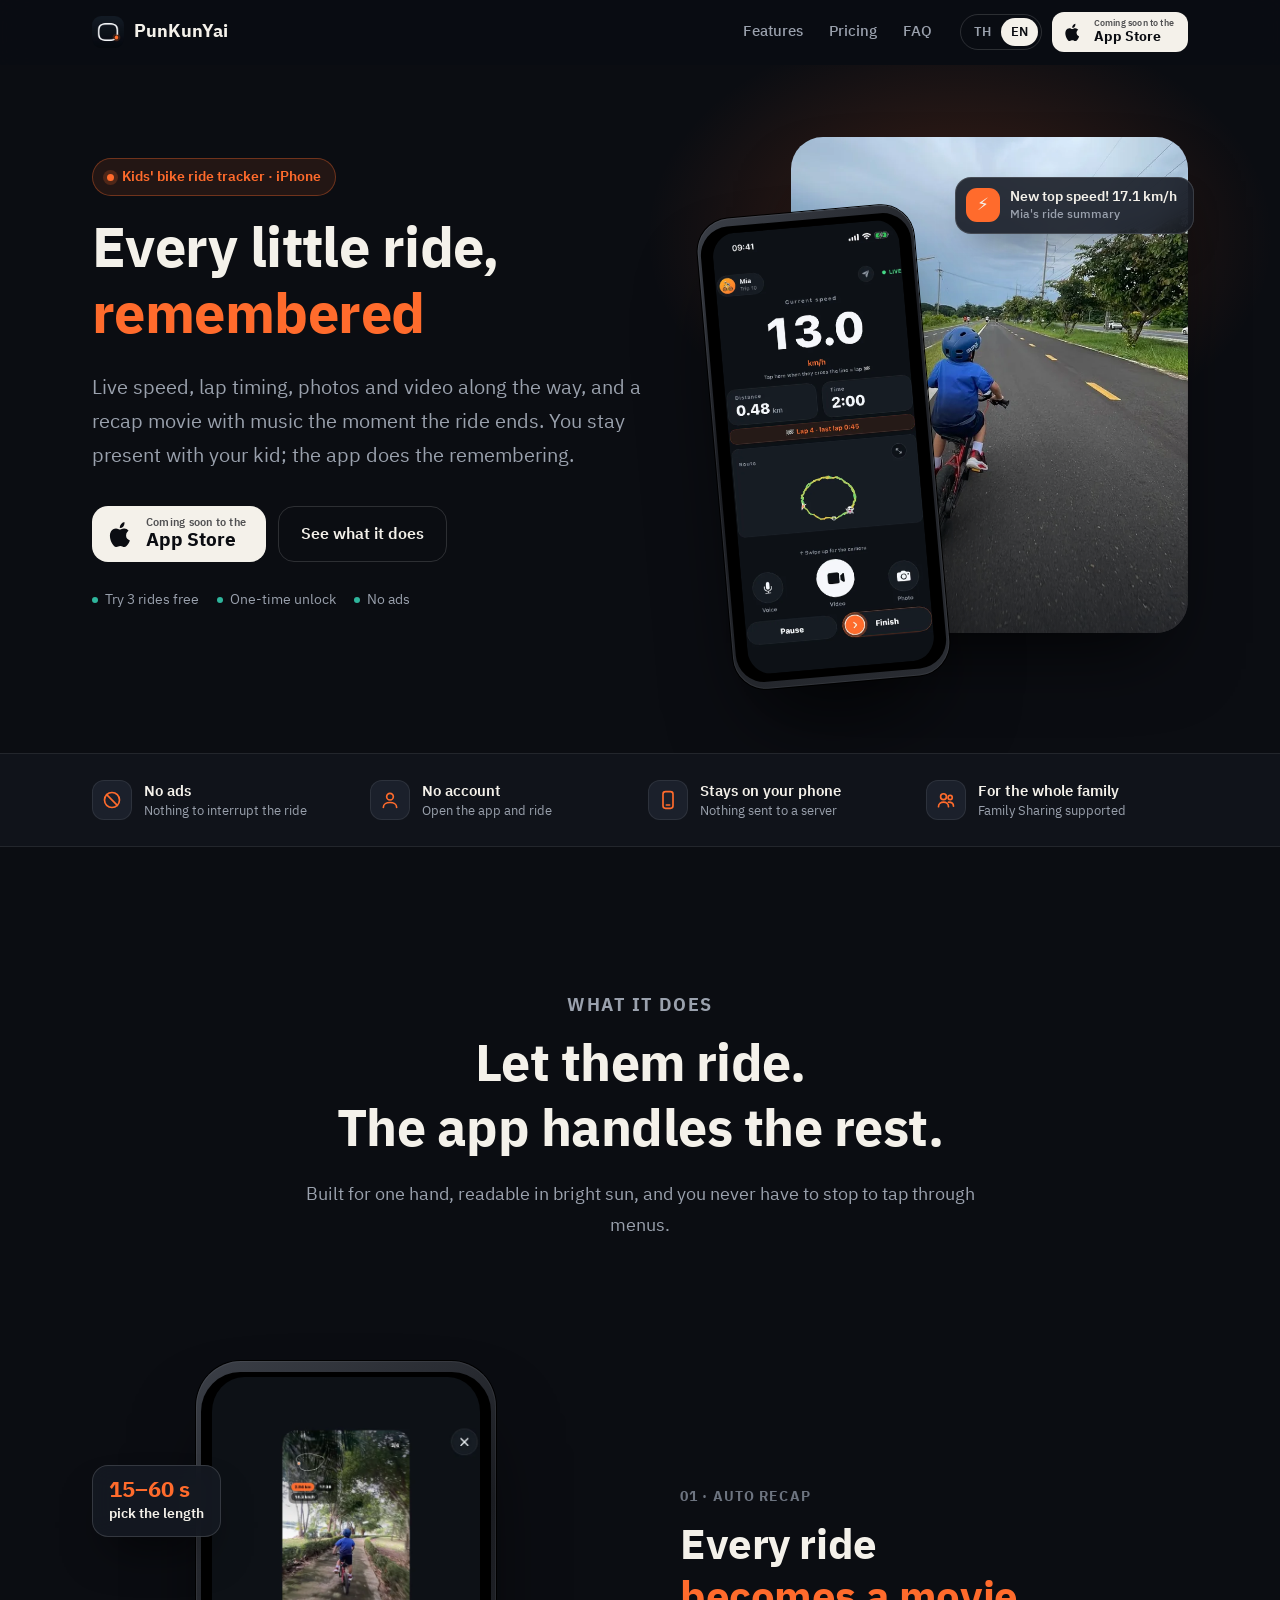
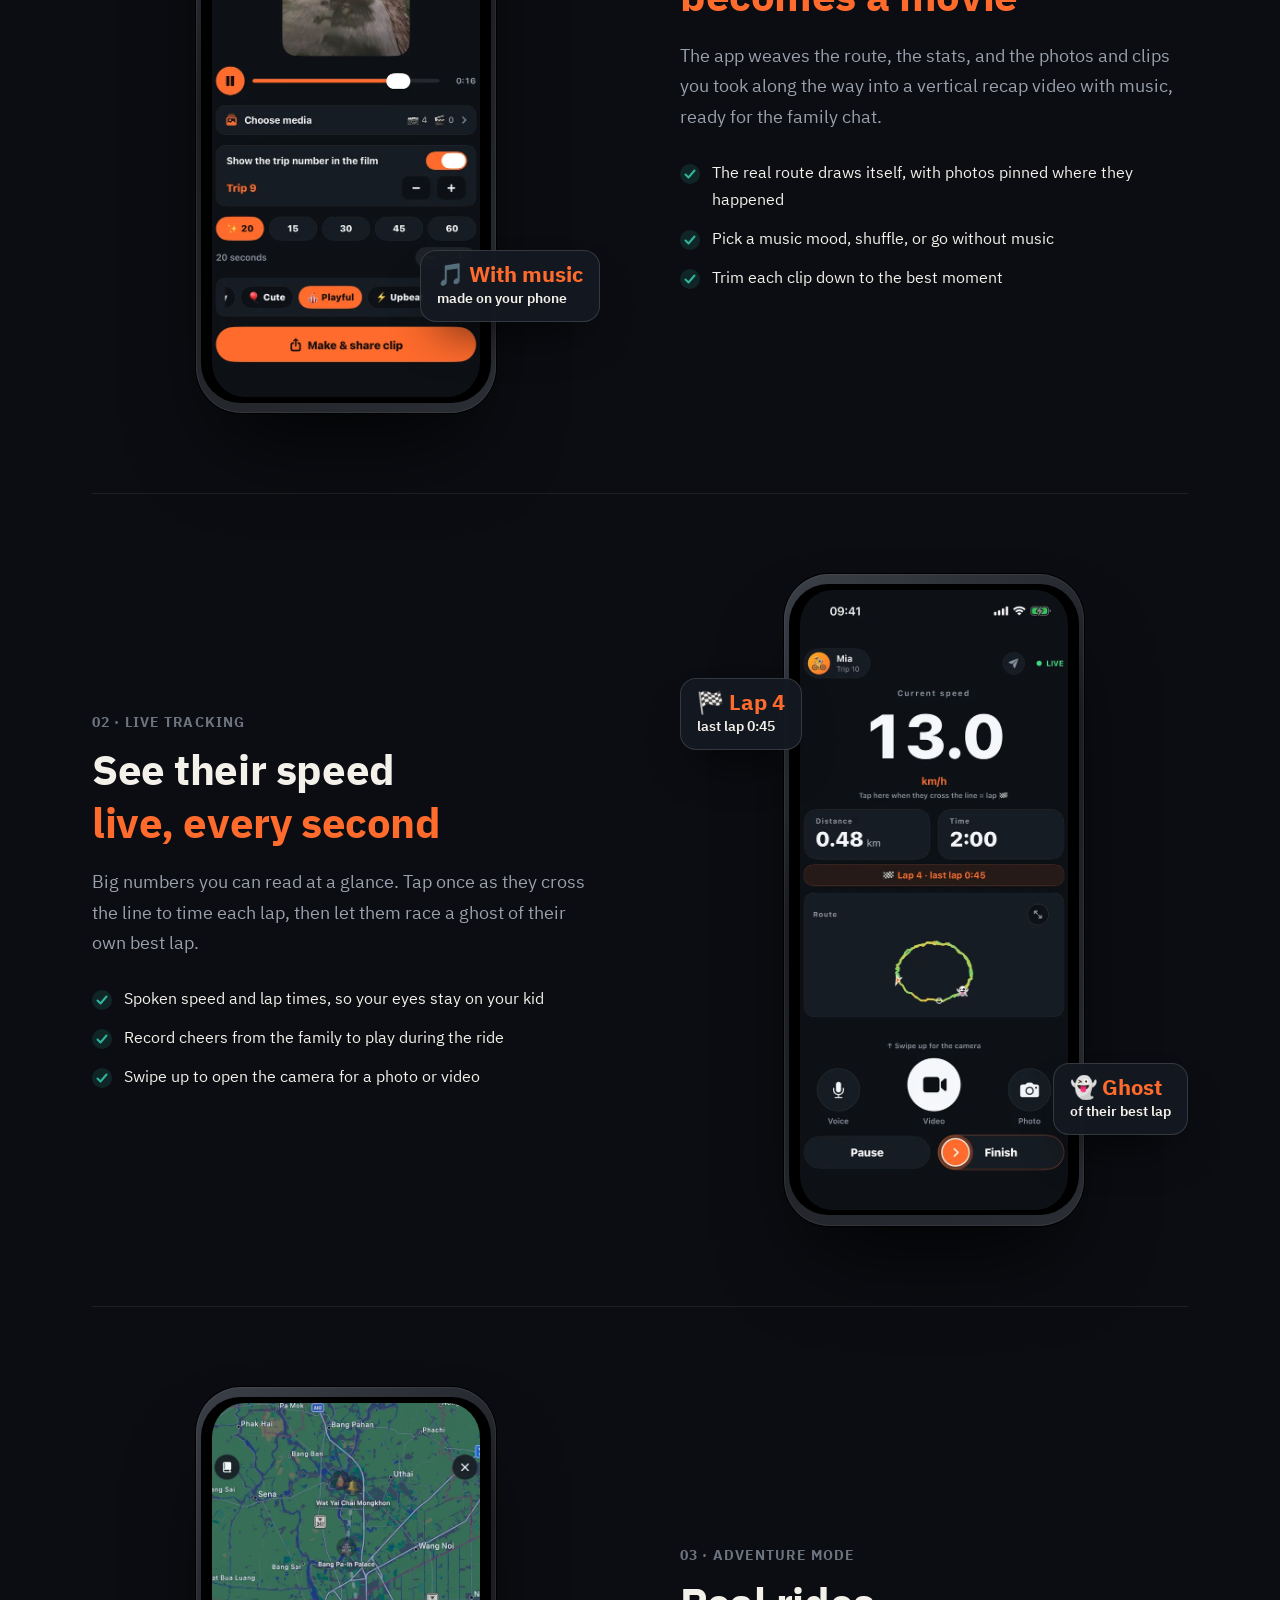
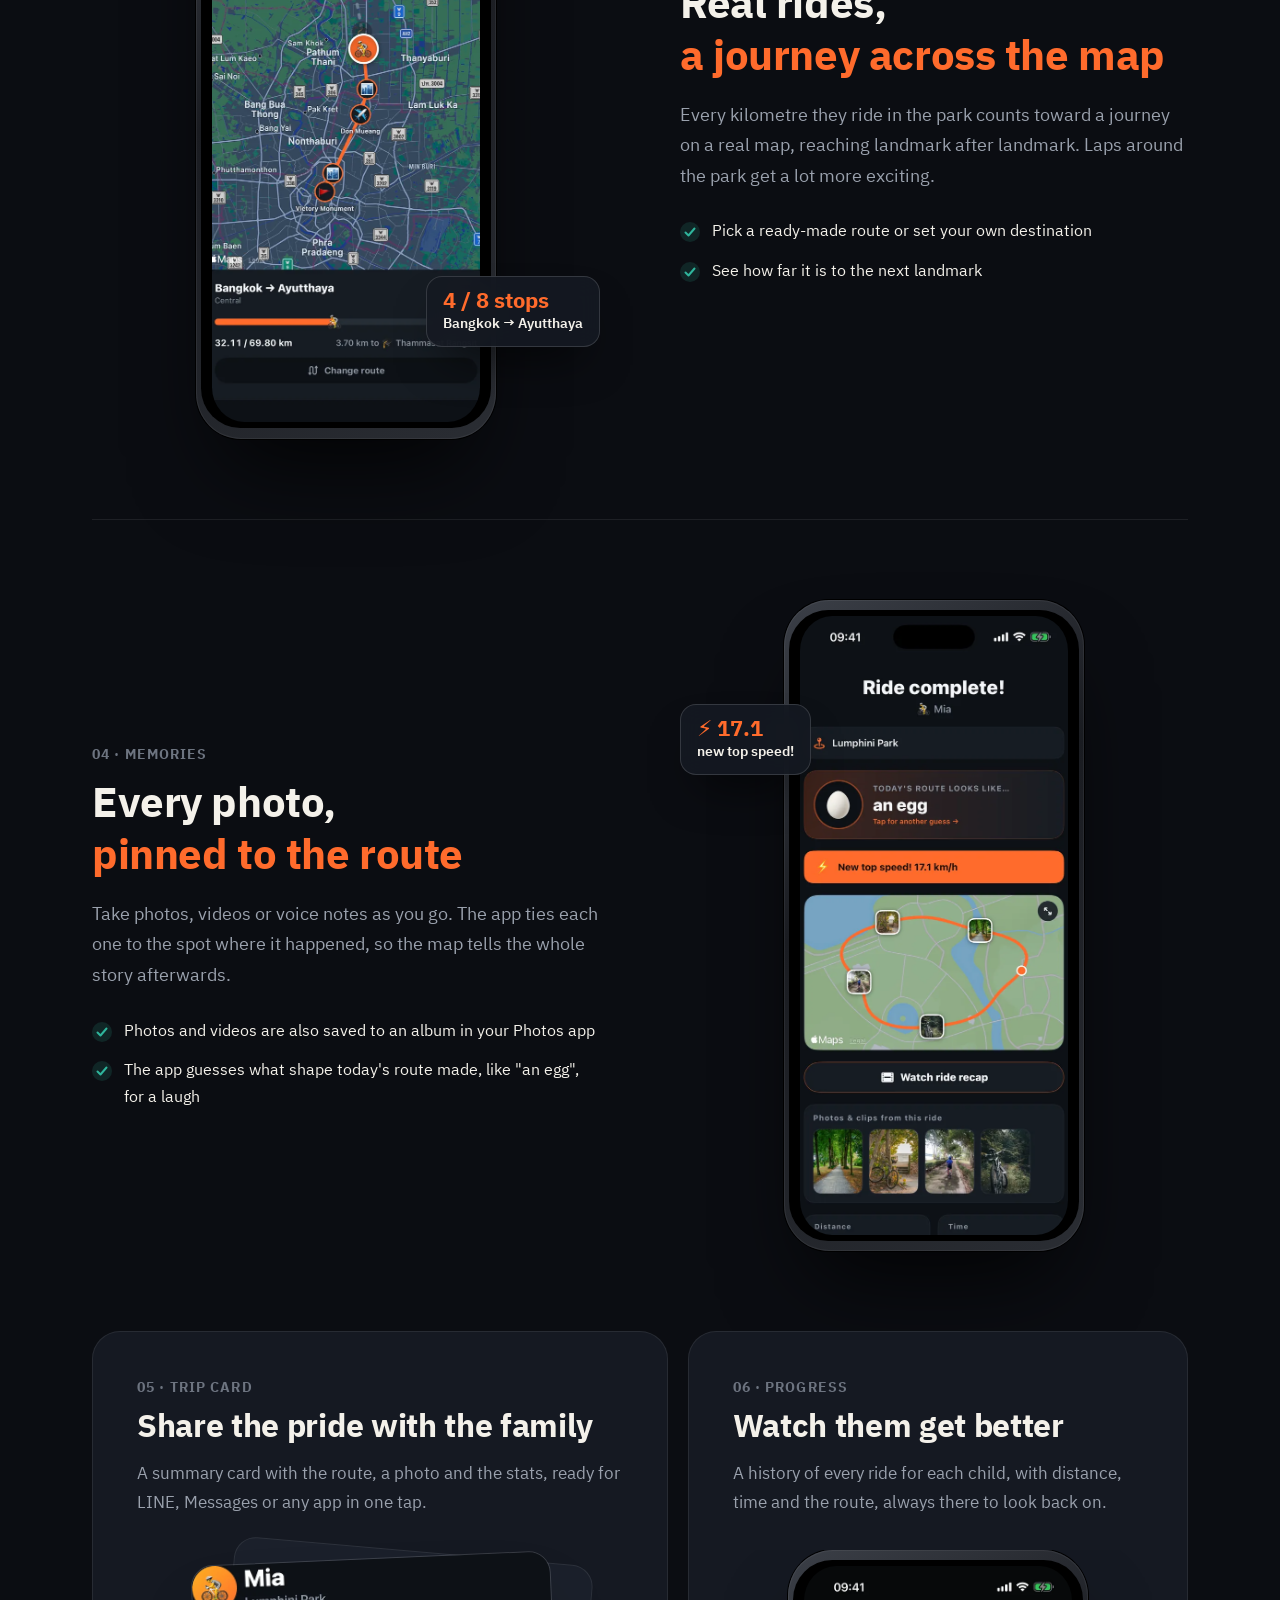
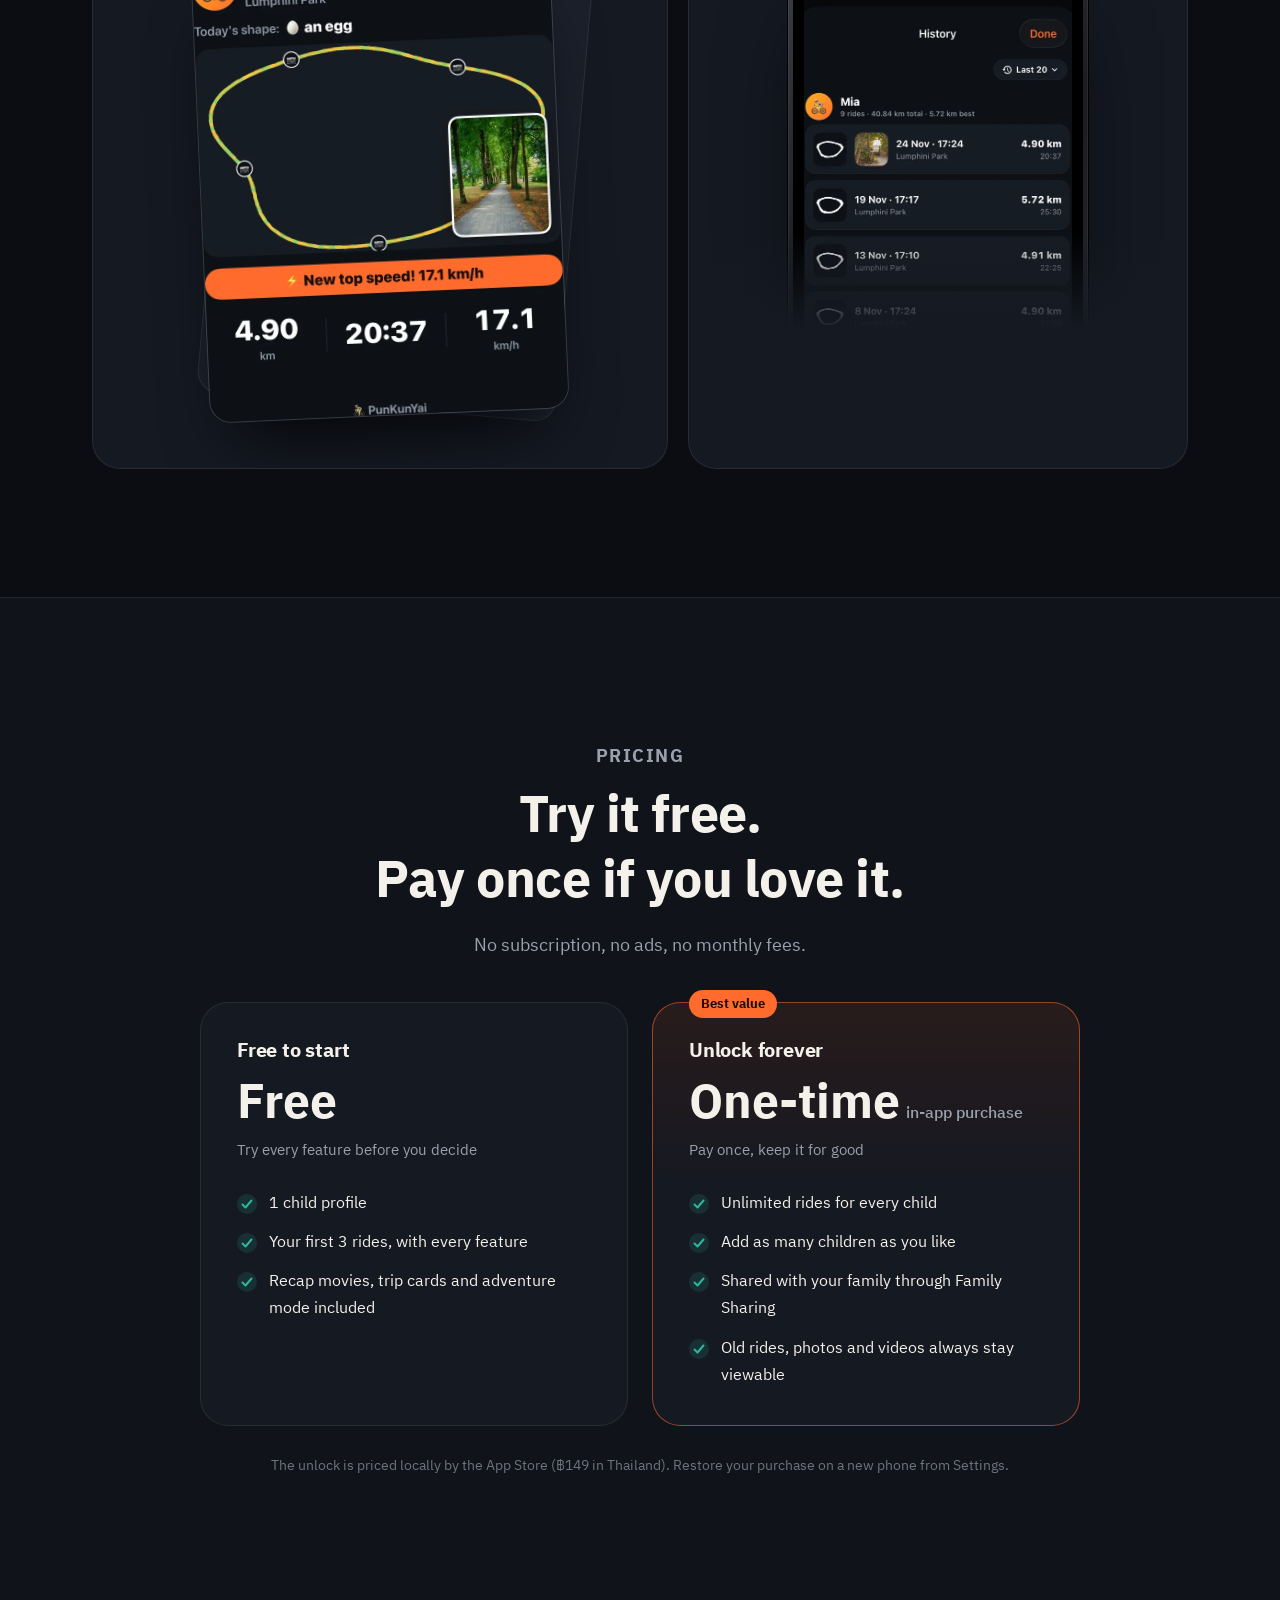
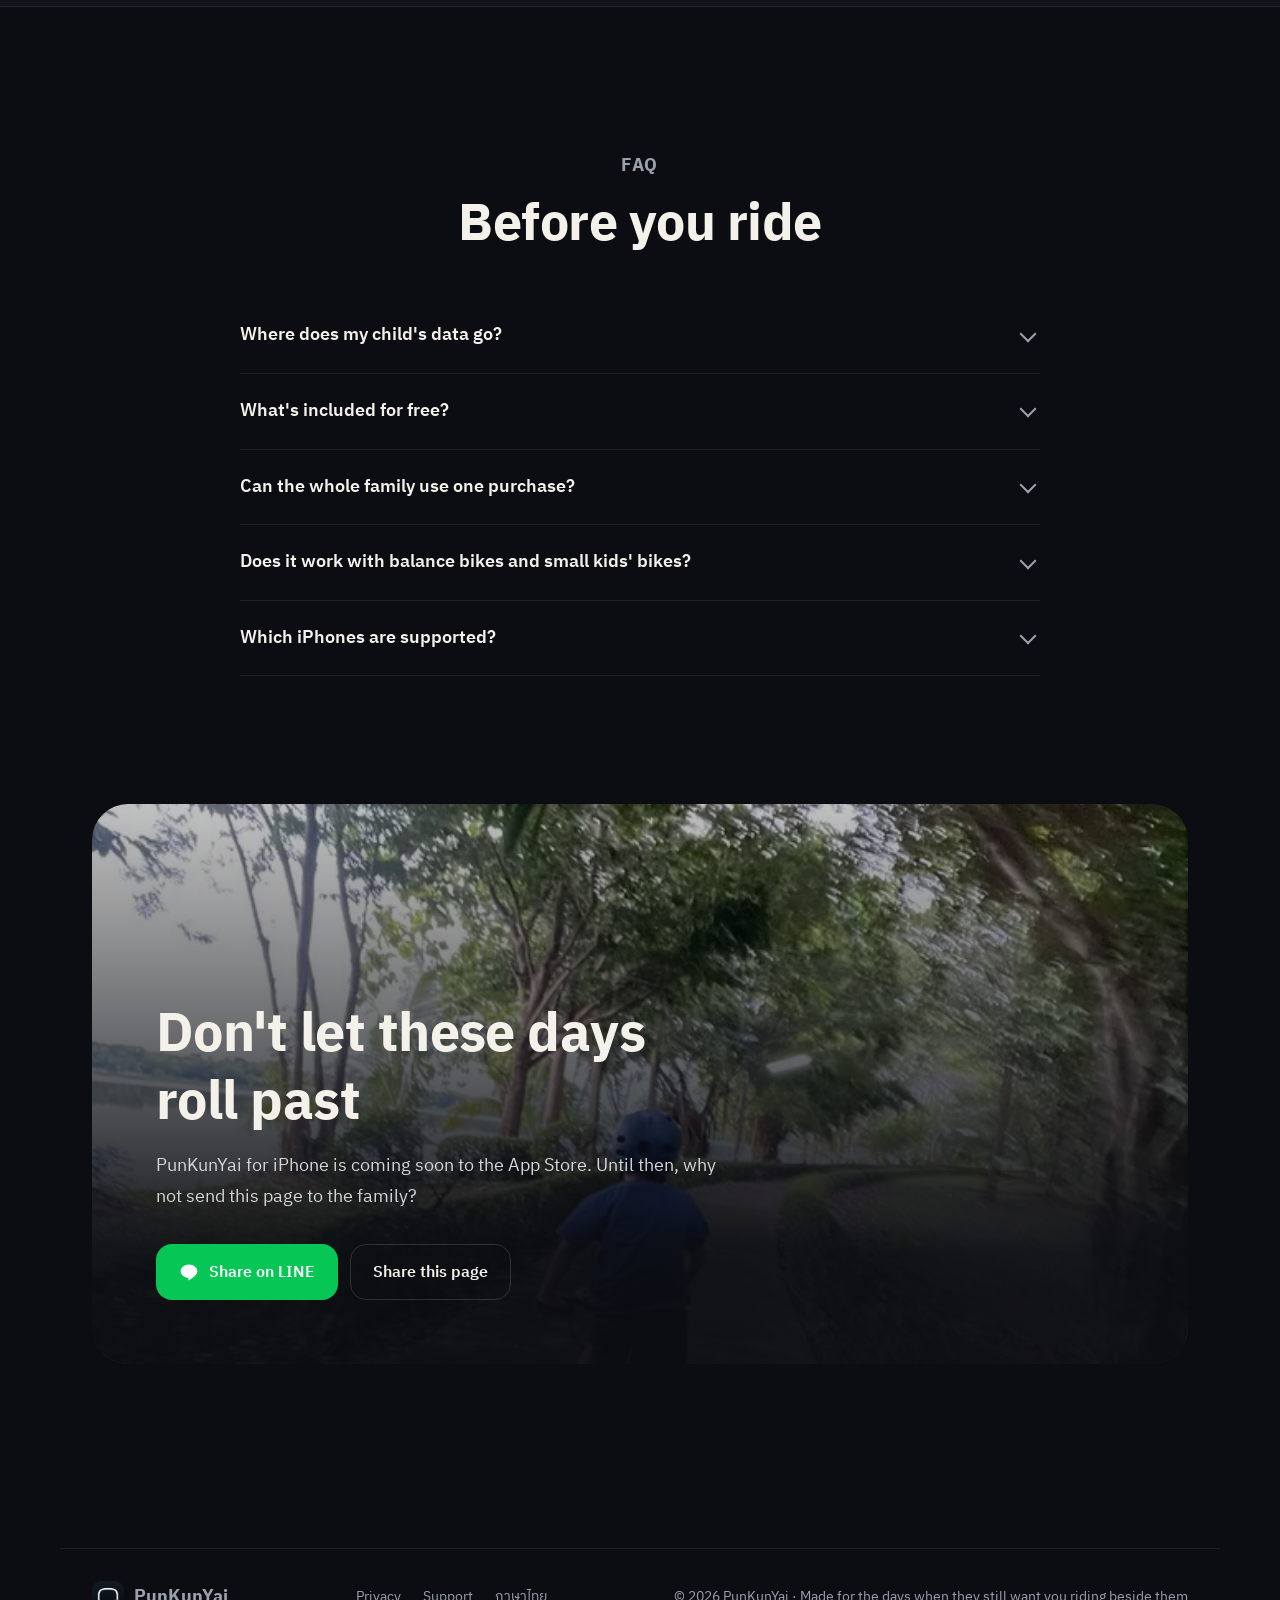
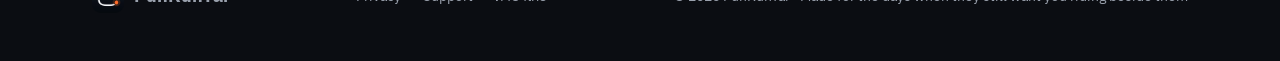
==== commit 463300a8: "SEO: FAQPage structured data on both languages, and a branded 404 page Co-Authored-By: Claude Opus 5" ====
--- a/en/index.html
+++ b/en/index.html
@@ -51,6 +51,24 @@
         ]
       }
     </script>
+    <script type="application/ld+json">
+      {
+        "@context": "https://schema.org",
+        "@type": "FAQPage",
+        "mainEntity": [
+          { "@type": "Question", "name": "Where does my child's data go?",
+            "acceptedAnswer": { "@type": "Answer", "text": "Only onto your phone. There's no account, no server and no tracking. Photos and videos are saved to your own Photos library. Details are in the privacy policy." } },
+          { "@type": "Question", "name": "What's included for free?",
+            "acceptedAnswer": { "@type": "Answer", "text": "One child profile and your first 3 rides, with every feature. If you love it, unlock it forever with a single one-time purchase. Rides you've already done stay viewable even if you never buy." } },
+          { "@type": "Question", "name": "Can the whole family use one purchase?",
+            "acceptedAnswer": { "@type": "Answer", "text": "Yes. The unlock supports Apple Family Sharing, and you can restore it on a new phone from the app's Settings." } },
+          { "@type": "Question", "name": "Does it work with balance bikes and small kids' bikes?",
+            "acceptedAnswer": { "@type": "Answer", "text": "Yes. Speed and distance come from your iPhone's GPS, so it works with any bike, from a balance bike to a full-size one." } },
+          { "@type": "Question", "name": "Which iPhones are supported?",
+            "acceptedAnswer": { "@type": "Answer", "text": "Any iPhone running iOS 17 or later." } }
+        ]
+      }
+    </script>
     <script src="../site.js" defer></script>
   </head>
   <body>
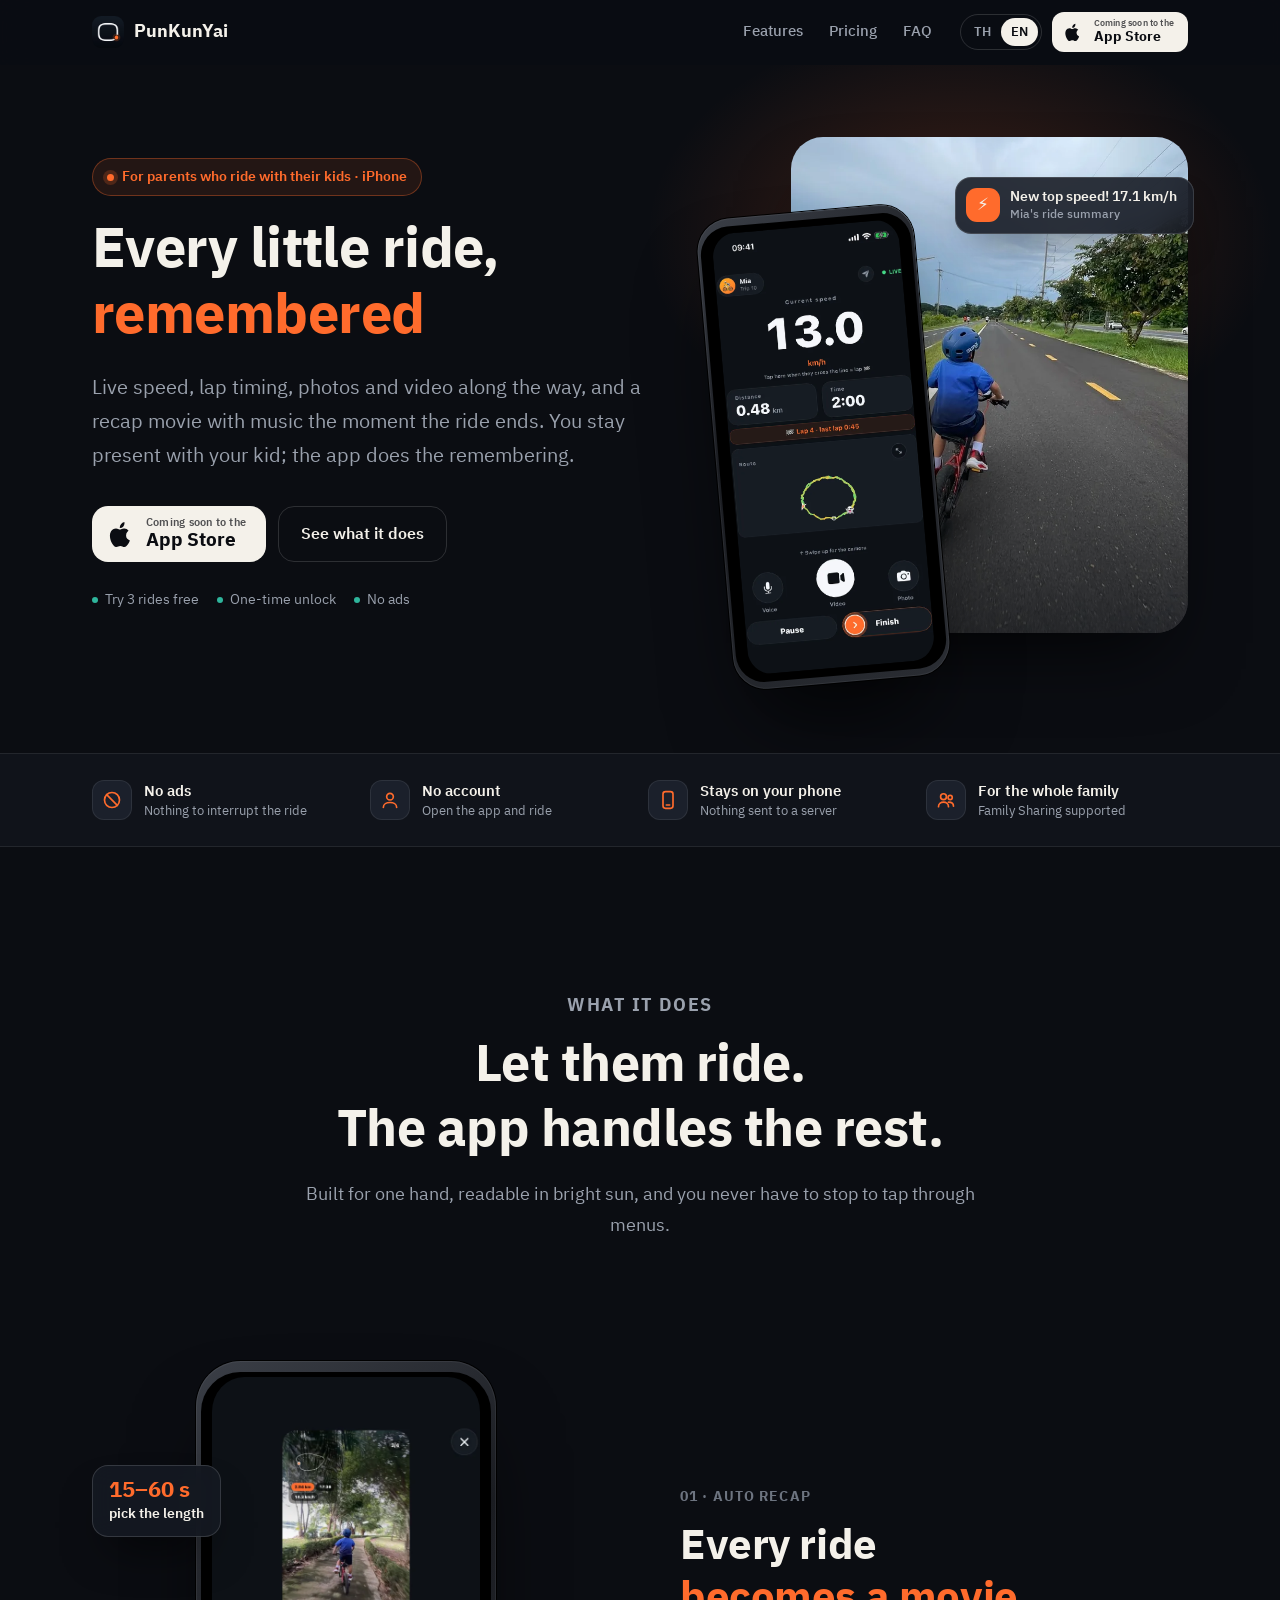
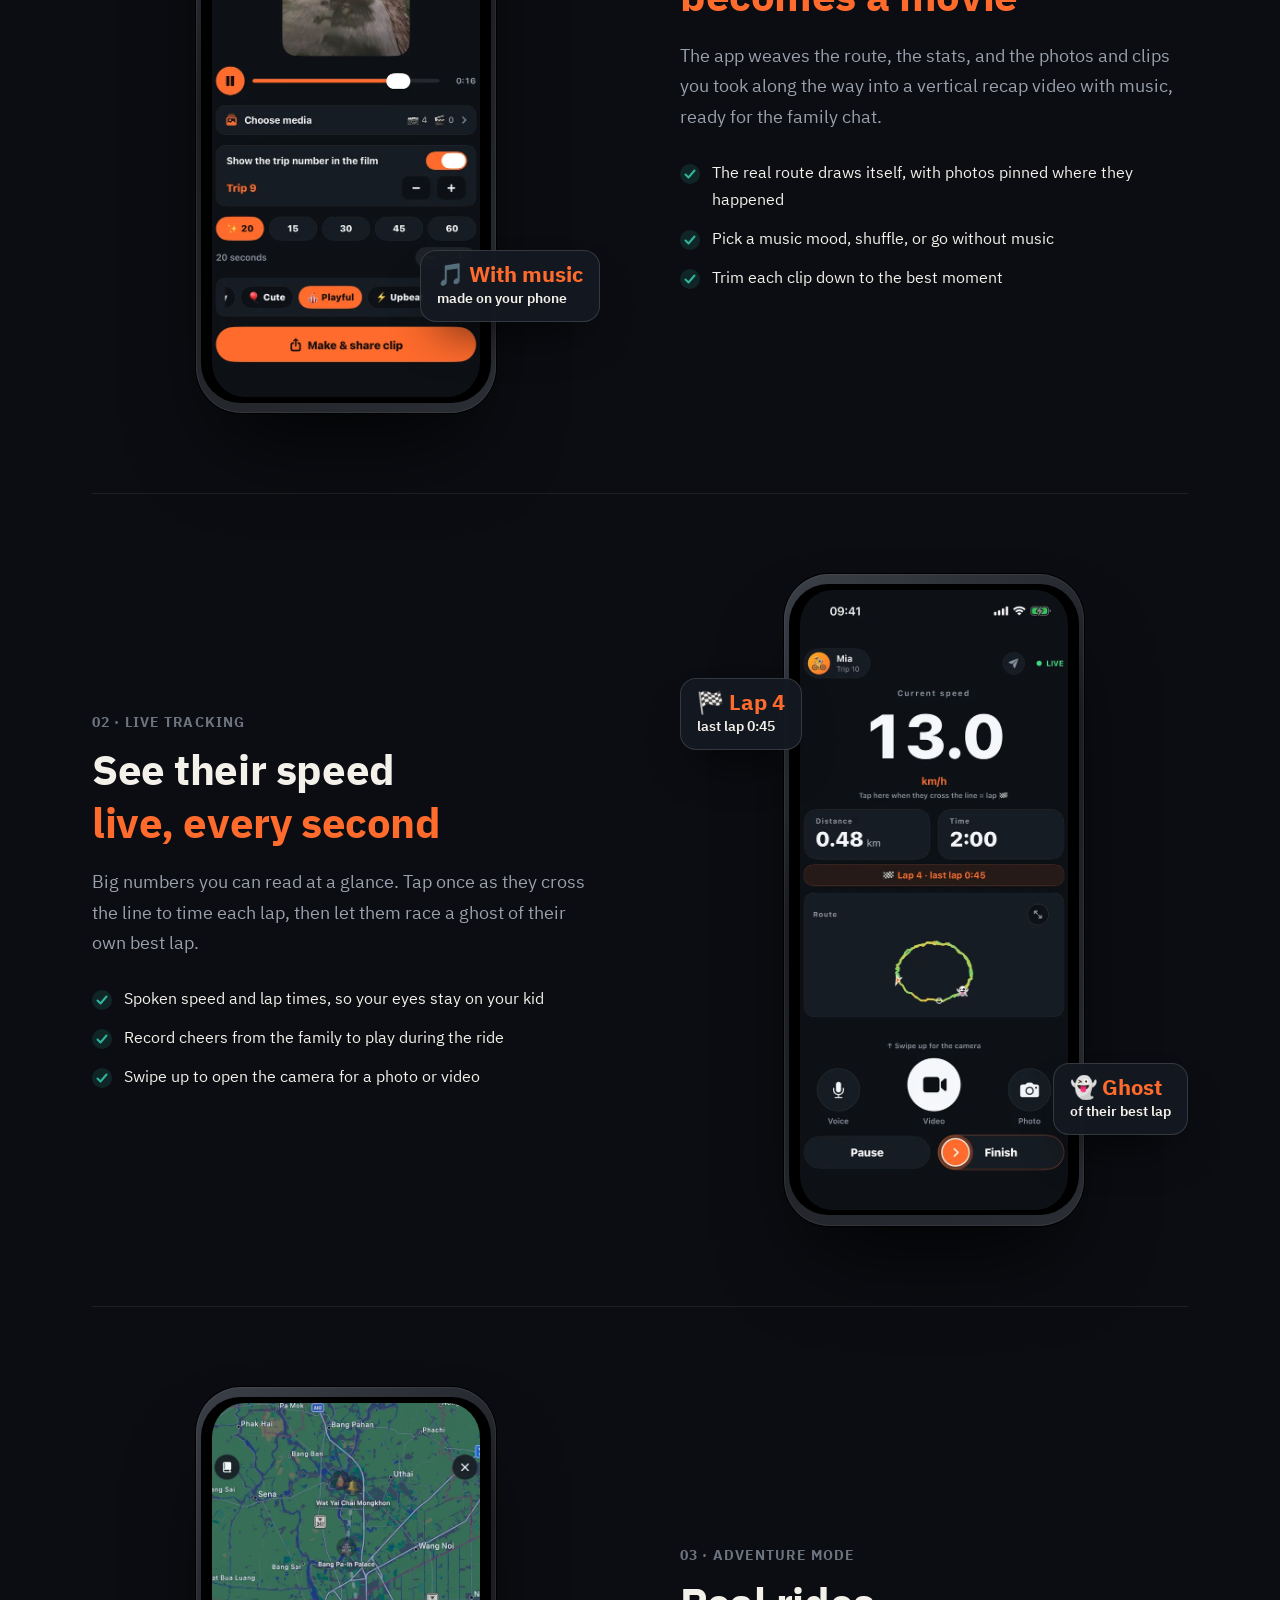
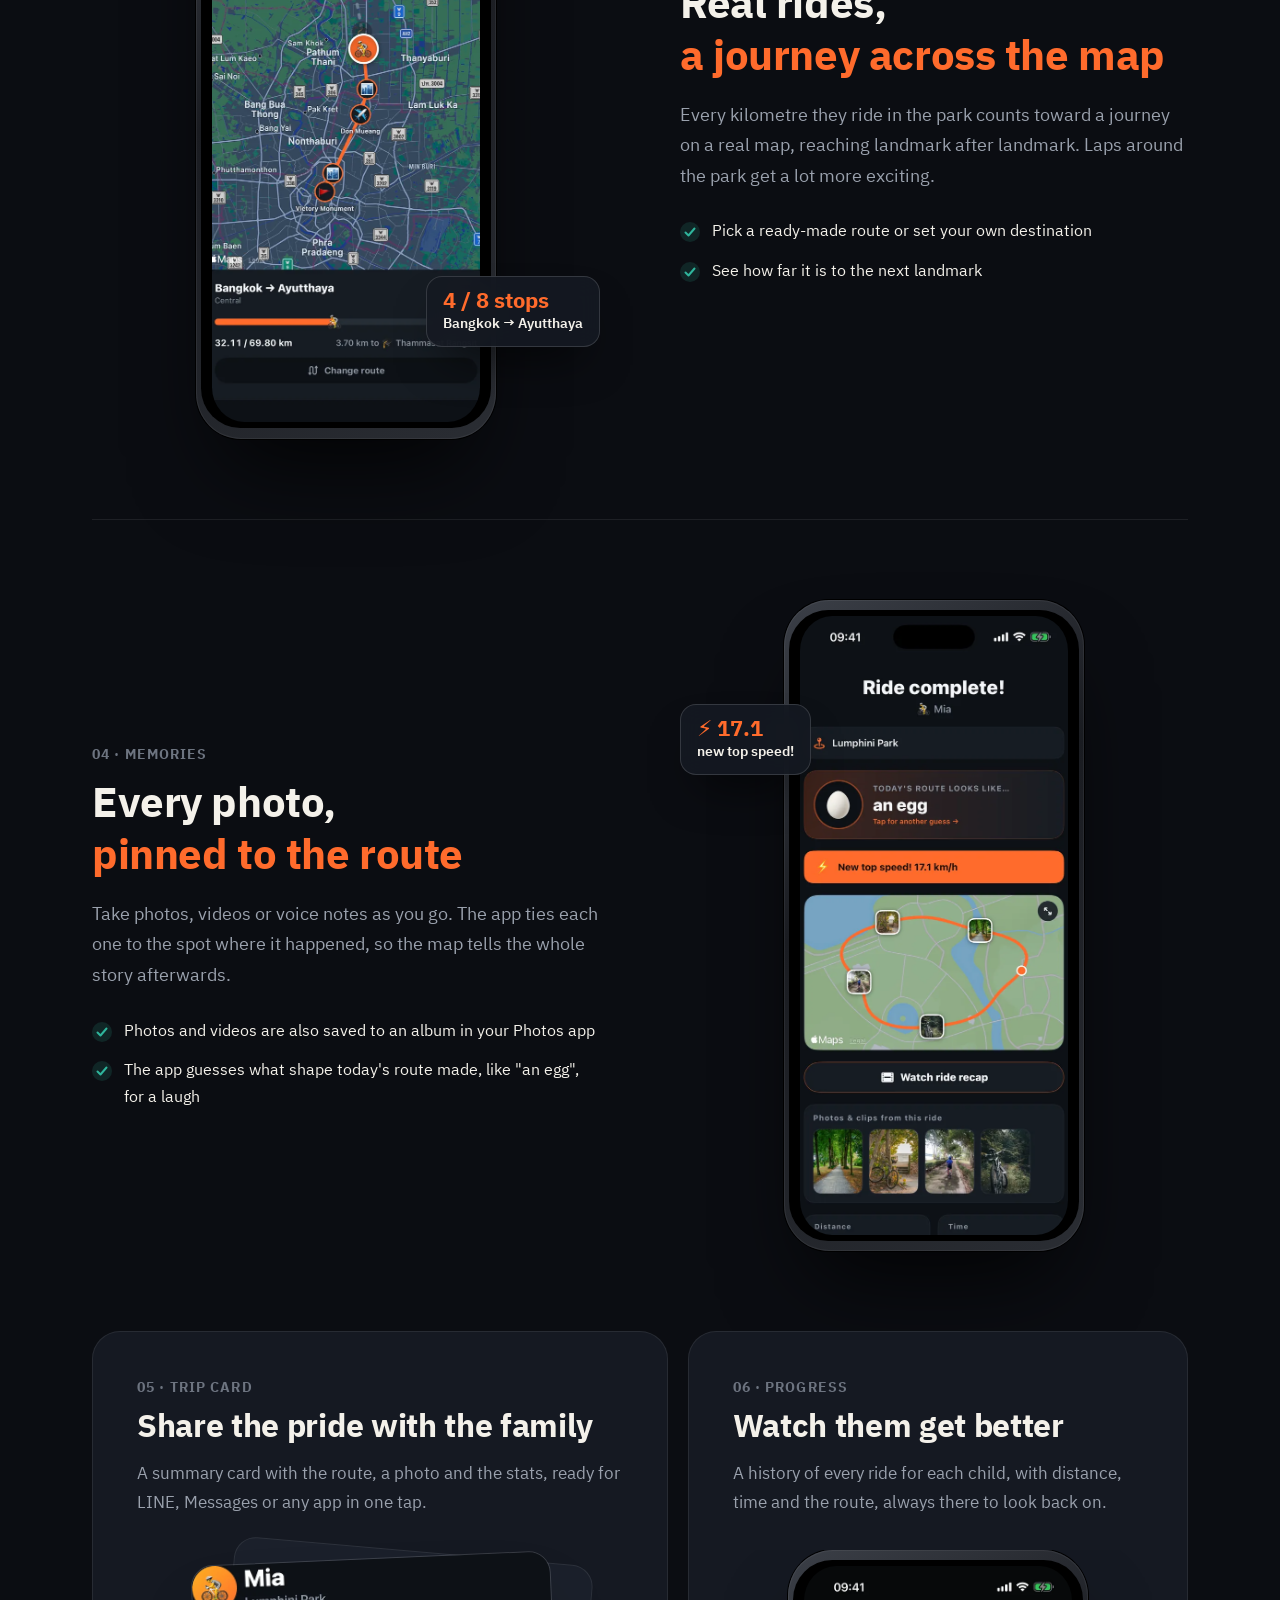
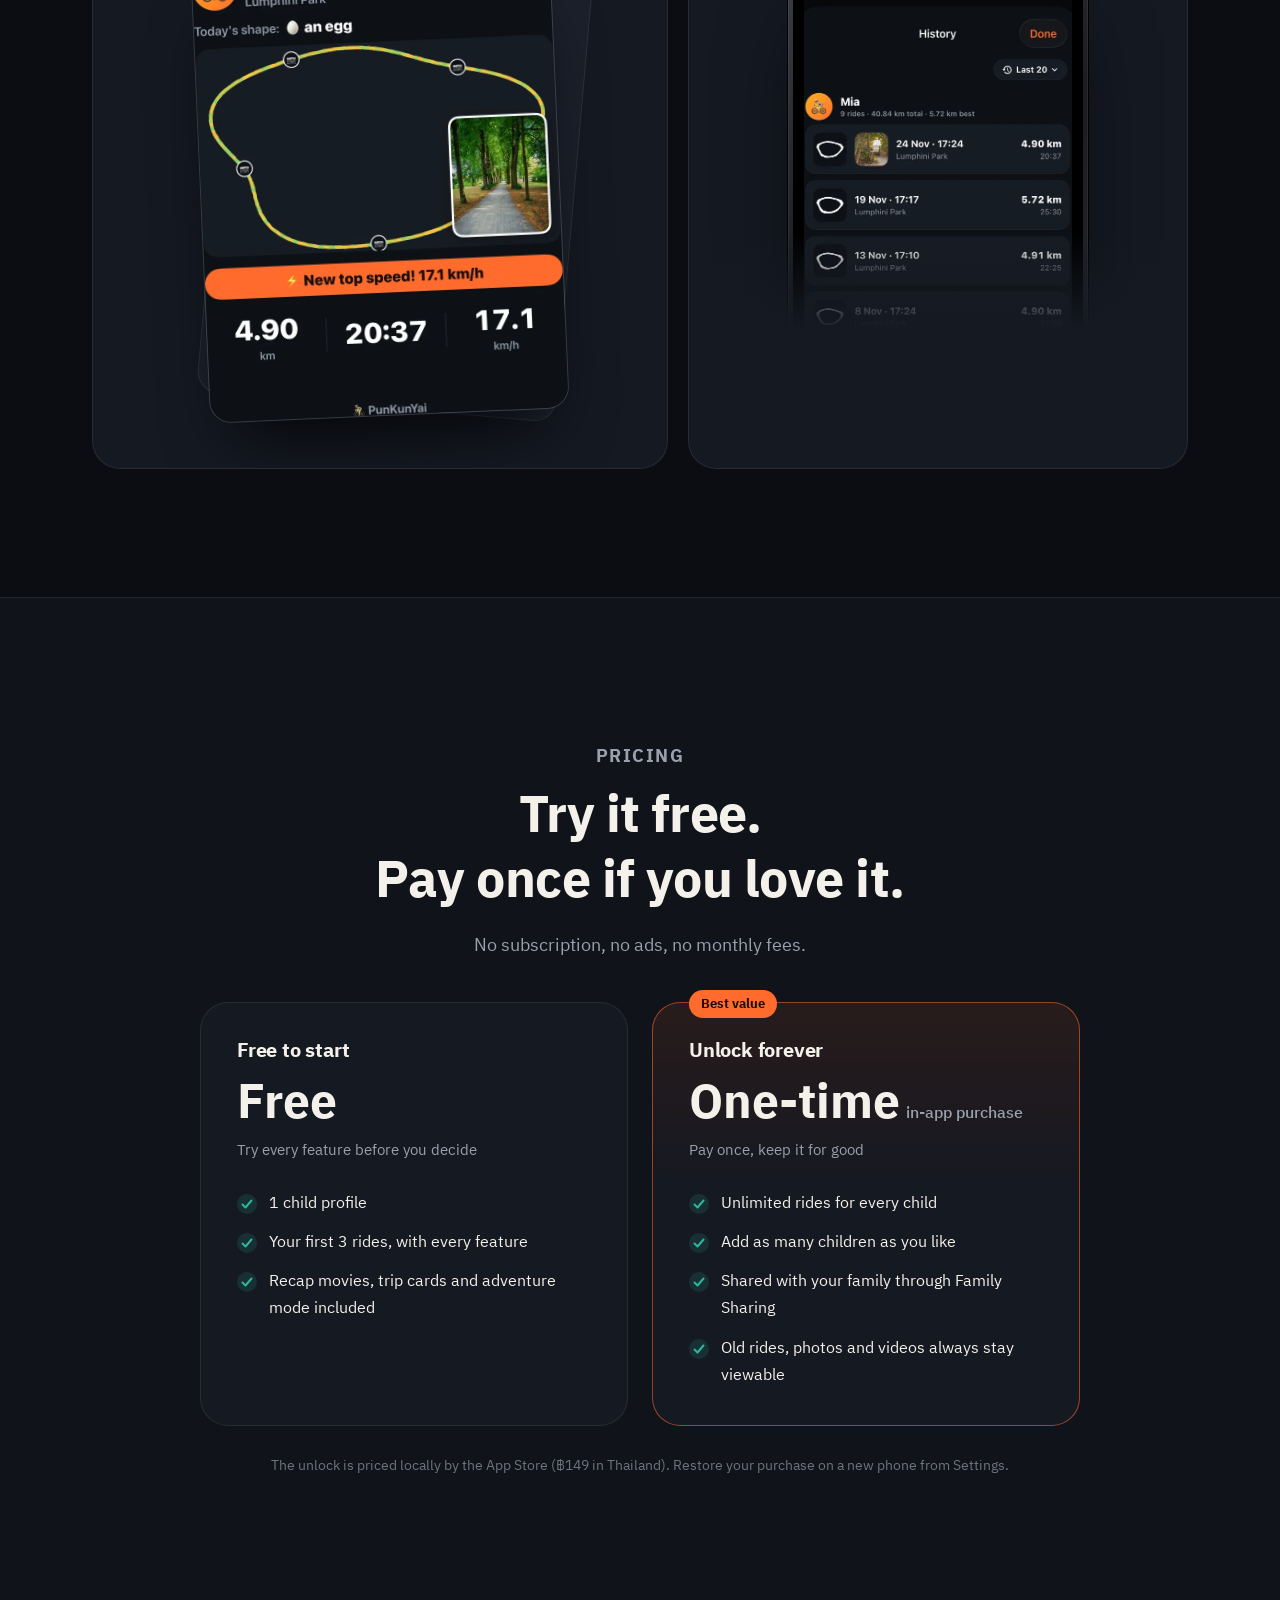
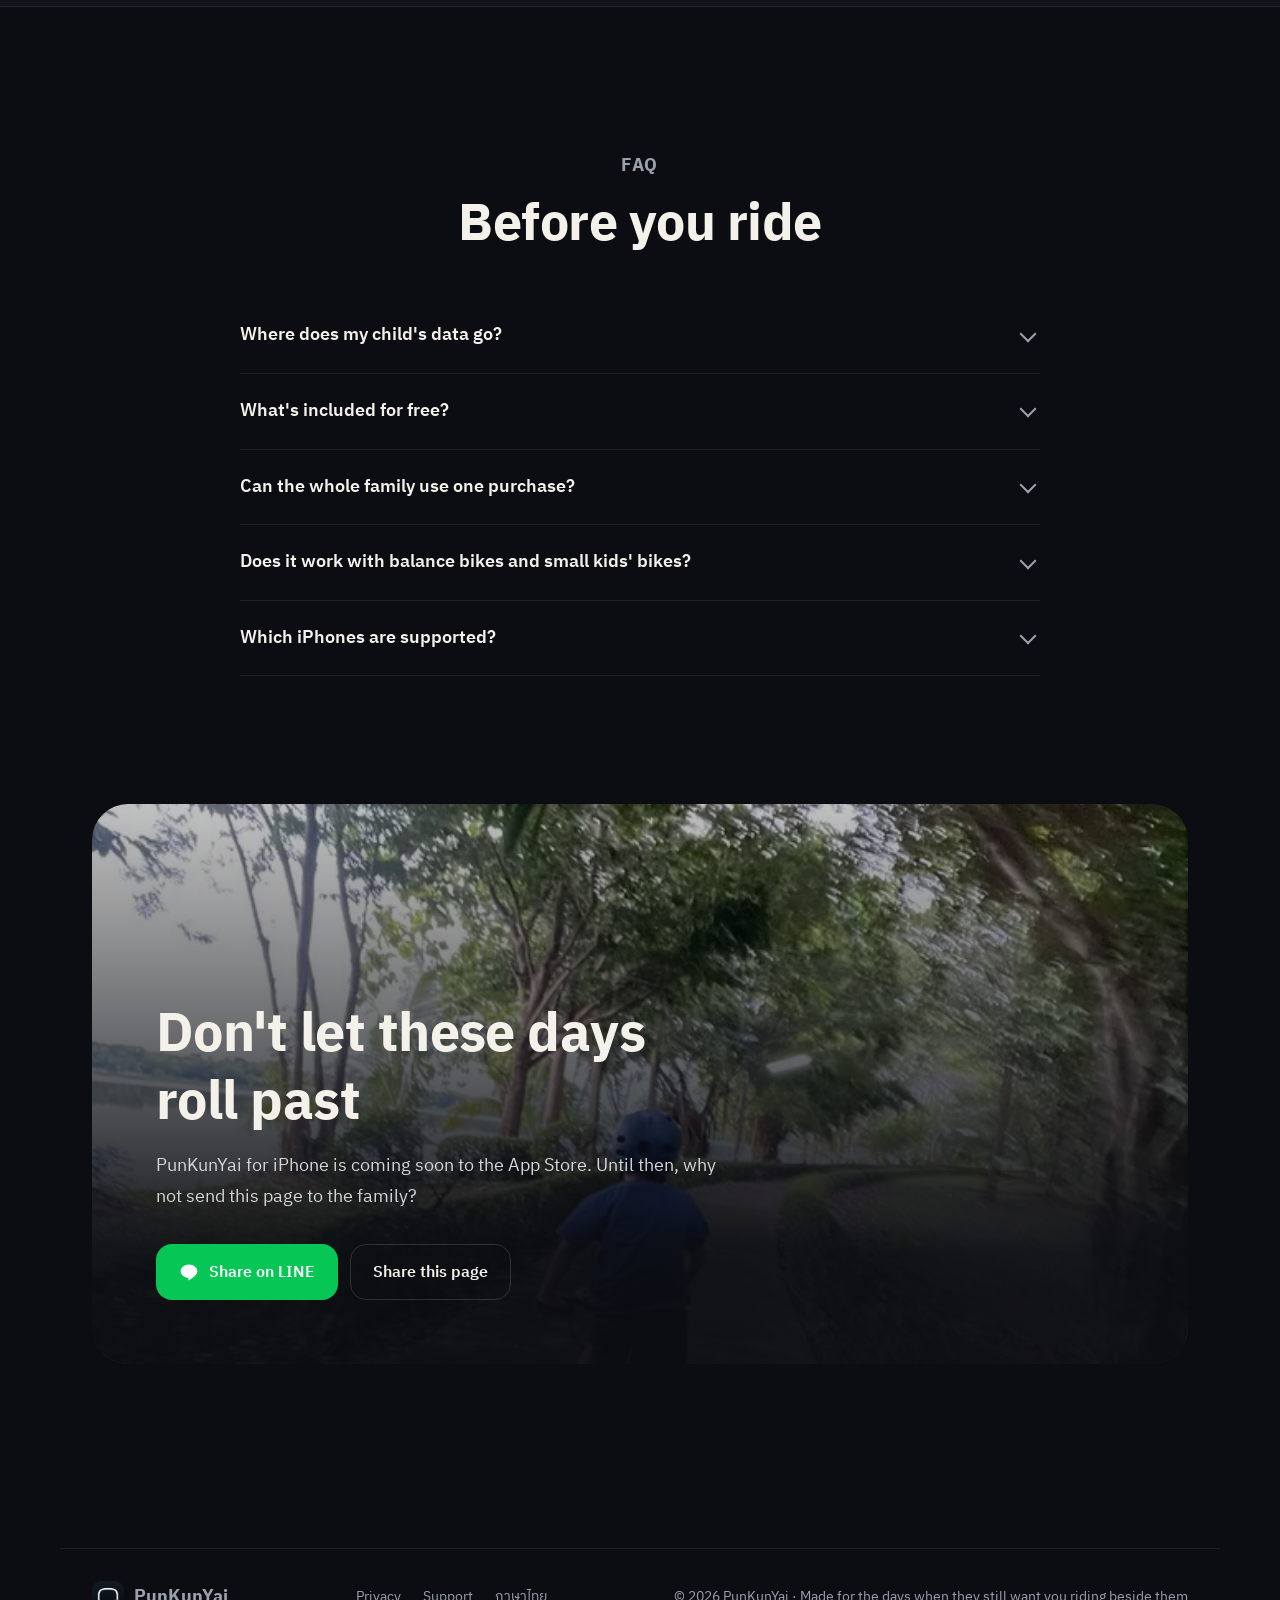
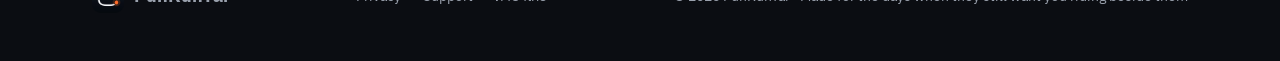
==== commit 02865587: "Copy: the app is for parents riding with their kids, not an app for children Co-Authored-By: Claude " ====
--- a/en/index.html
+++ b/en/index.html
@@ -4,7 +4,7 @@
     <meta charset="UTF-8" />
     <meta name="viewport" content="width=device-width, initial-scale=1.0" />
     <meta name="theme-color" content="#0b0d12" />
-    <title>PunKunYai — Kids Bike Ride Tracker with Auto Recap Movies</title>
+    <title>PunKunYai — Ride Tracker for Parents Who Cycle with Their Kids</title>
     <meta name="description" content="Cycling with kids? Live speed, lap timing against a ghost of their best lap, an adventure across the map, and a recap movie with music after every ride. Try 3 rides free. No ads, no account." />
     <link rel="canonical" href="https://leonlek.github.io/pun-kun-yai-site/en/" />
     <link rel="alternate" hreflang="th" href="https://leonlek.github.io/pun-kun-yai-site/" />
@@ -13,7 +13,7 @@
     <meta property="og:type" content="website" />
     <meta property="og:site_name" content="PunKunYai" />
     <meta property="og:title" content="PunKunYai — every little ride, remembered" />
-    <meta property="og:description" content="The bike ride tracker for parents and kids: live speed, lap timing, an adventure across the map, and a recap movie after every ride. Try 3 rides free." />
+    <meta property="og:description" content="The ride tracker for parents who cycle with their kids: live speed, lap timing, an adventure across the map, and a recap movie after every ride. Try 3 rides free." />
     <meta property="og:url" content="https://leonlek.github.io/pun-kun-yai-site/en/" />
     <meta property="og:image" content="https://leonlek.github.io/pun-kun-yai-site/assets/og-en.jpg" />
     <meta property="og:image:width" content="1200" />
@@ -23,7 +23,7 @@
     <meta property="og:locale:alternate" content="th_TH" />
     <meta name="twitter:card" content="summary_large_image" />
     <meta name="twitter:title" content="PunKunYai — every little ride, remembered" />
-    <meta name="twitter:description" content="The bike ride tracker for parents and kids: live speed, lap timing, an adventure across the map, and a recap movie after every ride. Try 3 rides free." />
+    <meta name="twitter:description" content="The ride tracker for parents who cycle with their kids: live speed, lap timing, an adventure across the map, and a recap movie after every ride. Try 3 rides free." />
     <meta name="twitter:image" content="https://leonlek.github.io/pun-kun-yai-site/assets/og-en.jpg" />
     <link rel="icon" href="../assets/favicon.svg" type="image/svg+xml" />
     <link rel="icon" href="../assets/favicon-32.png" type="image/png" sizes="32x32" />
@@ -103,7 +103,7 @@
       <section class="hero" id="top">
         <div class="wrap hero-grid">
           <div>
-            <span class="eyebrow reveal"><i></i>Kids' bike ride tracker · iPhone</span>
+            <span class="eyebrow reveal"><i></i>For parents who ride with their kids · iPhone</span>
             <h1 class="reveal">Every little ride,<em>remembered</em></h1>
             <p class="lede reveal">Live speed, lap timing, photos and video along the way, and a recap movie with music the moment the ride ends. You stay present with your kid; the app does the remembering.</p>
             <div class="cta-row reveal">
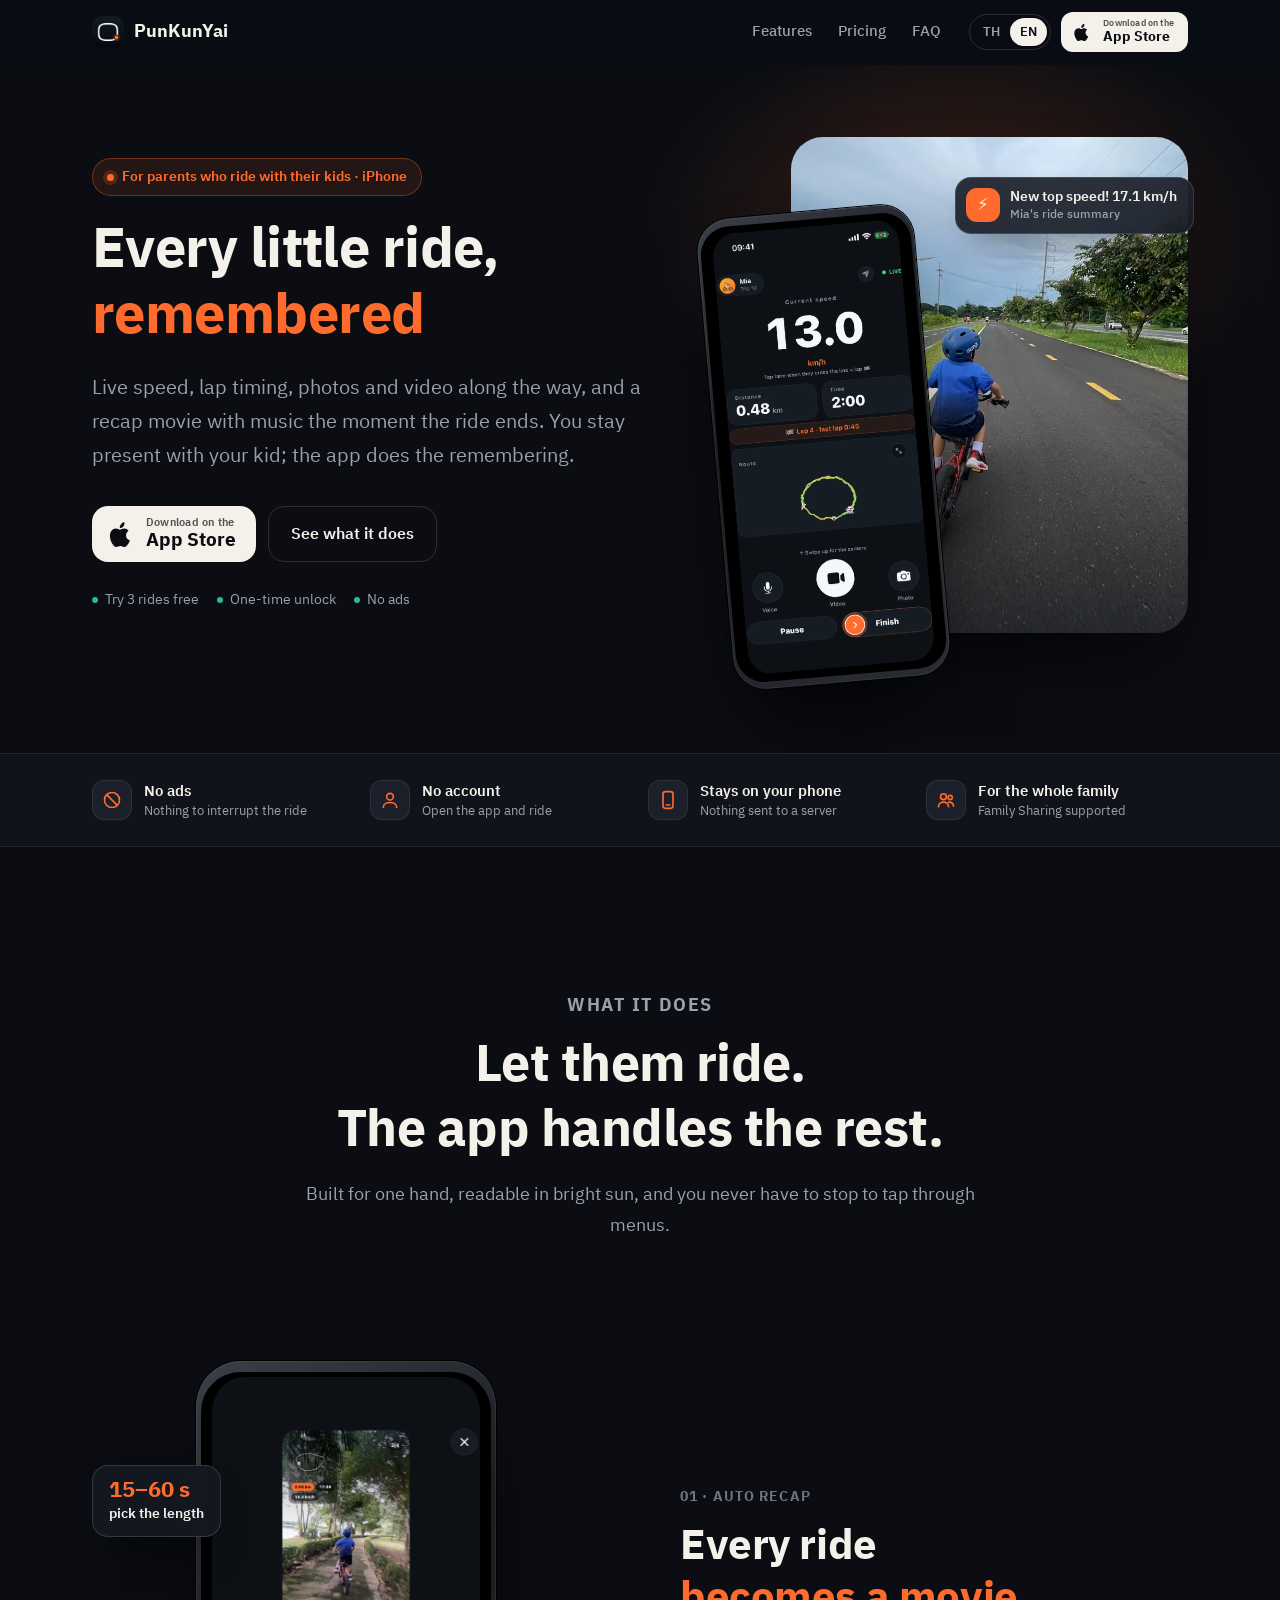
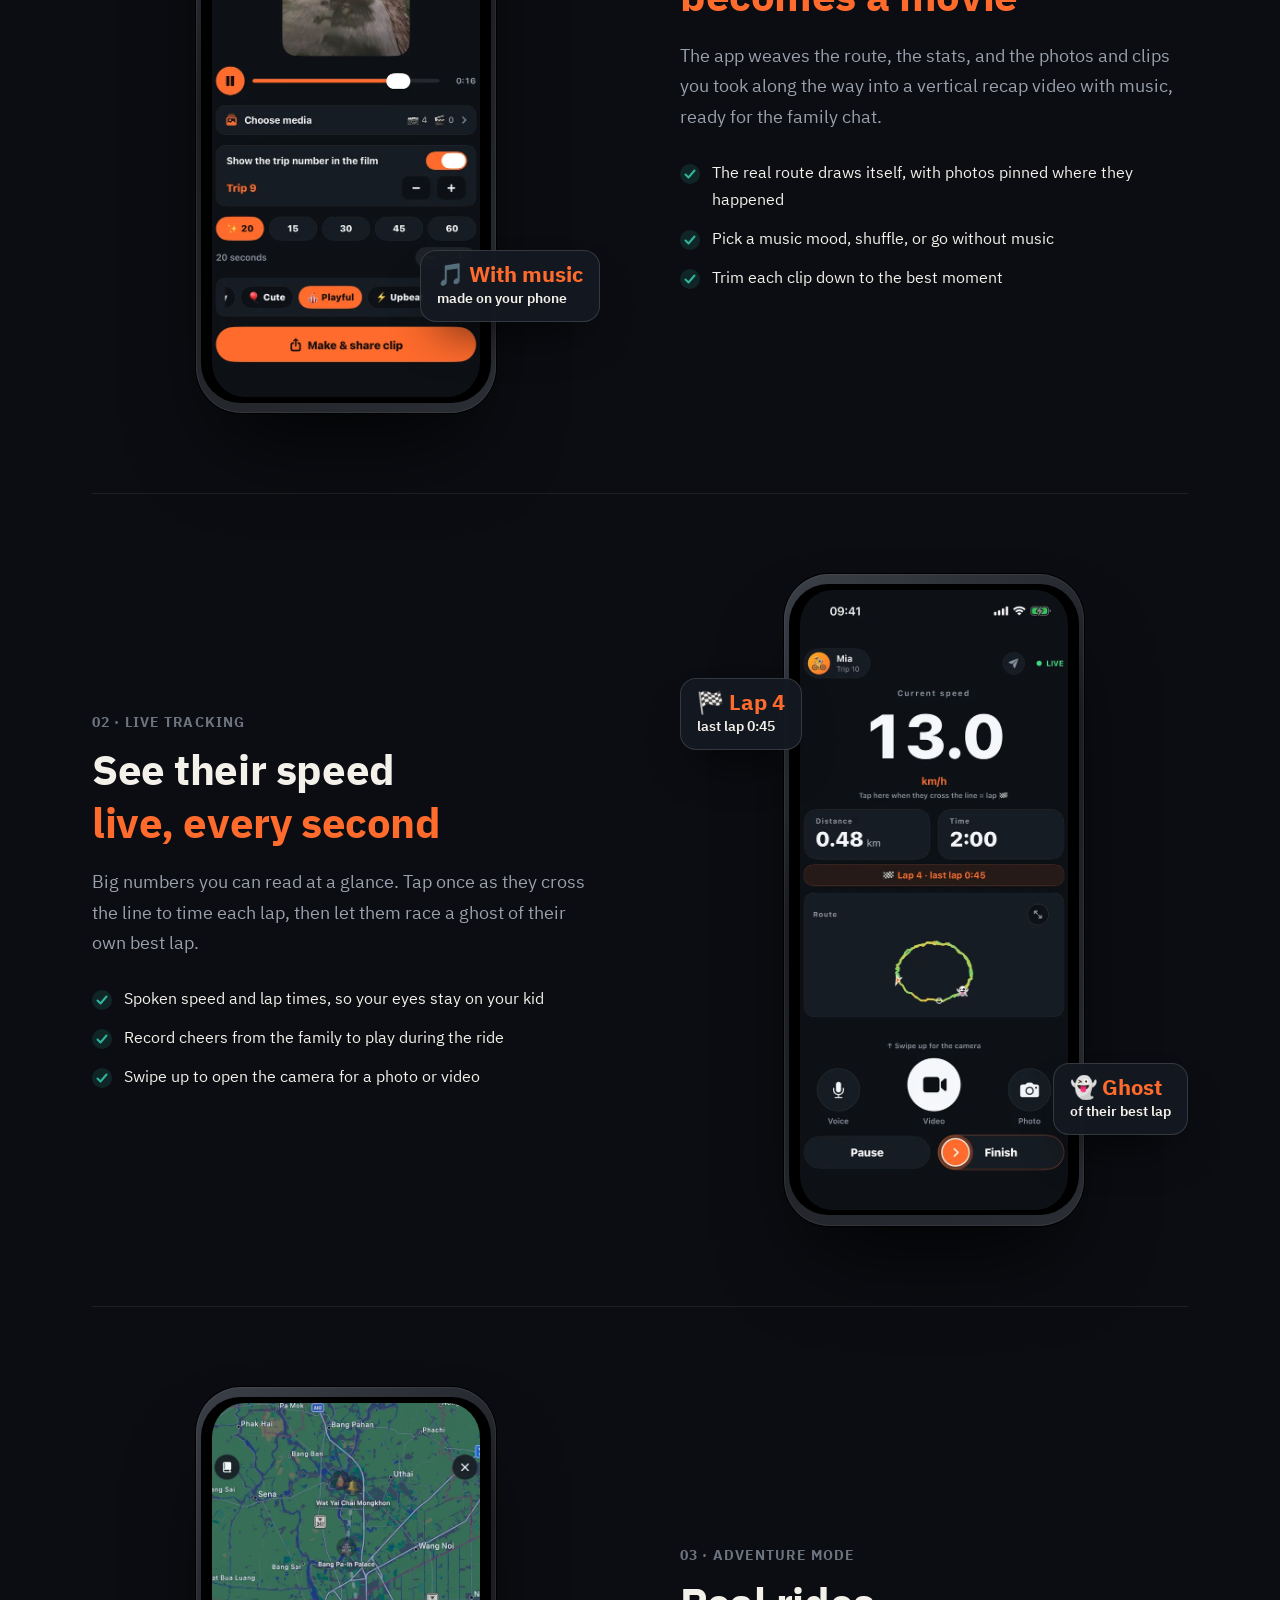
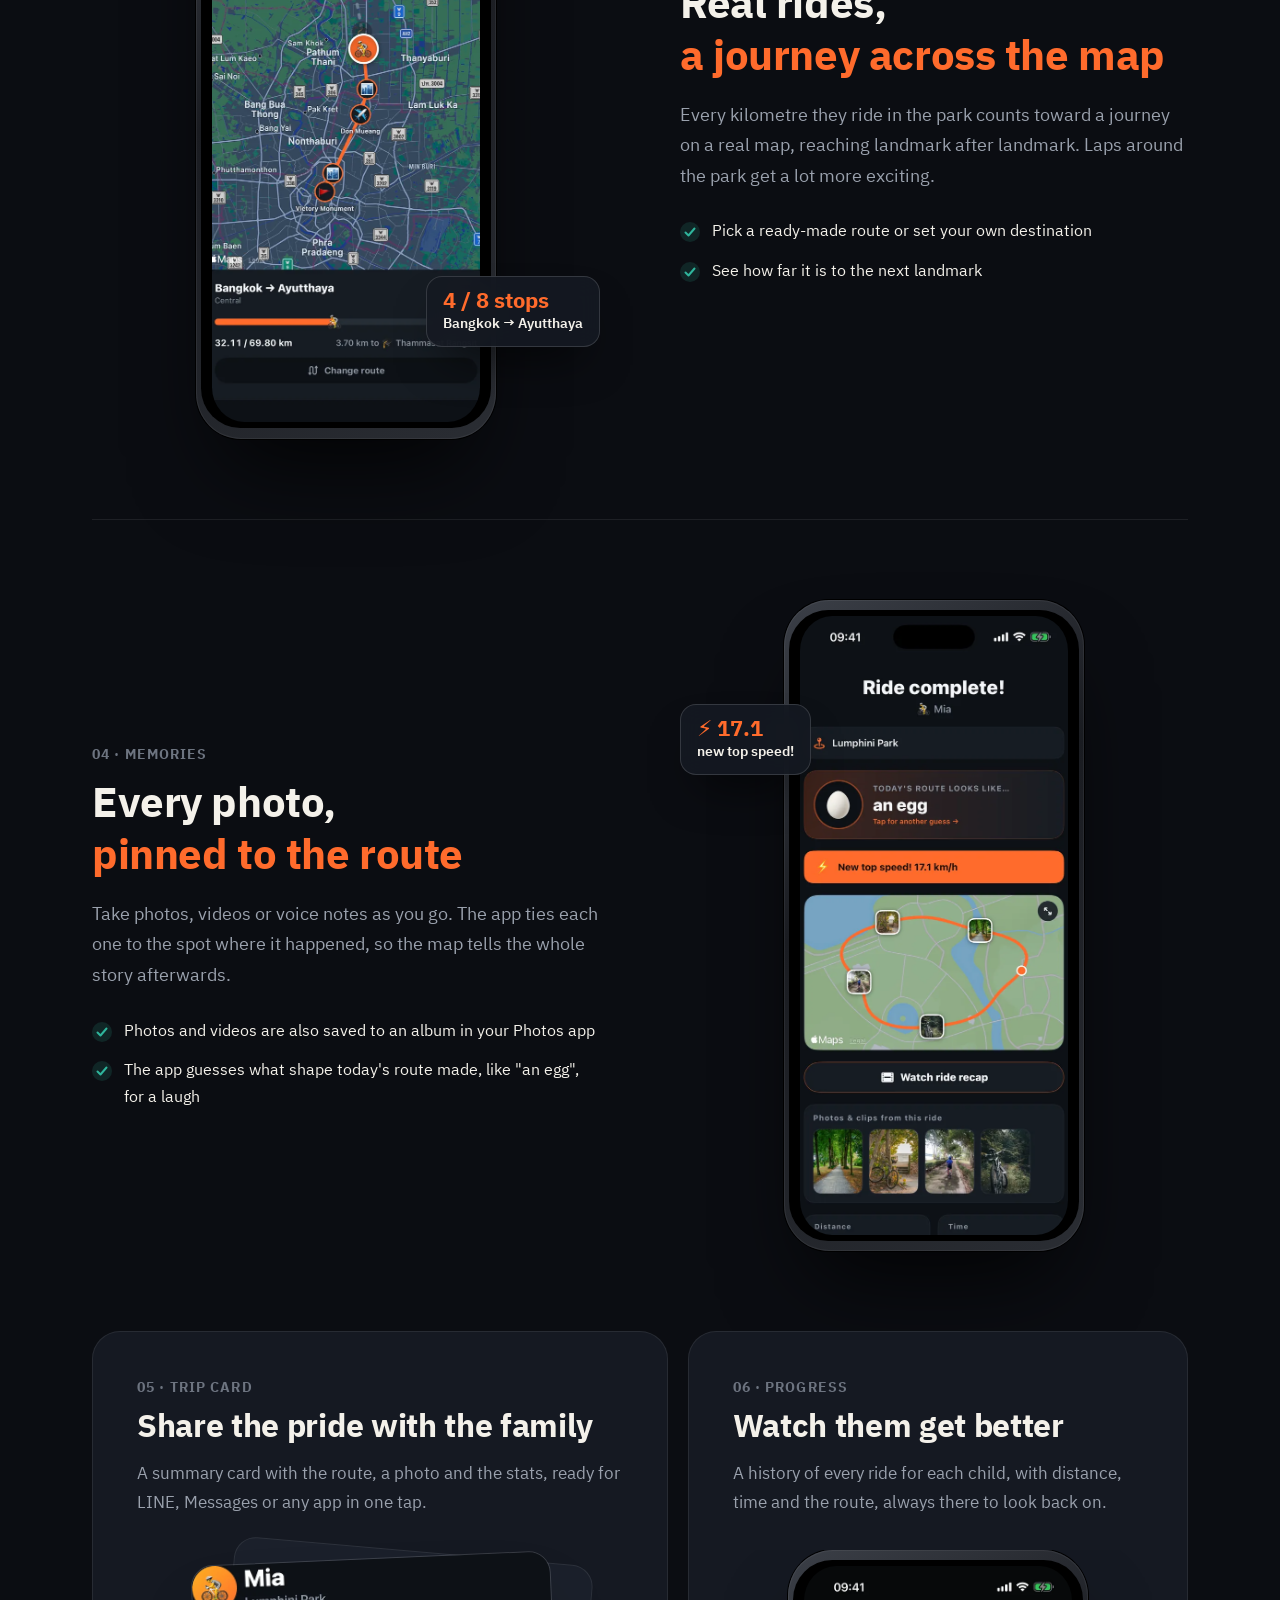
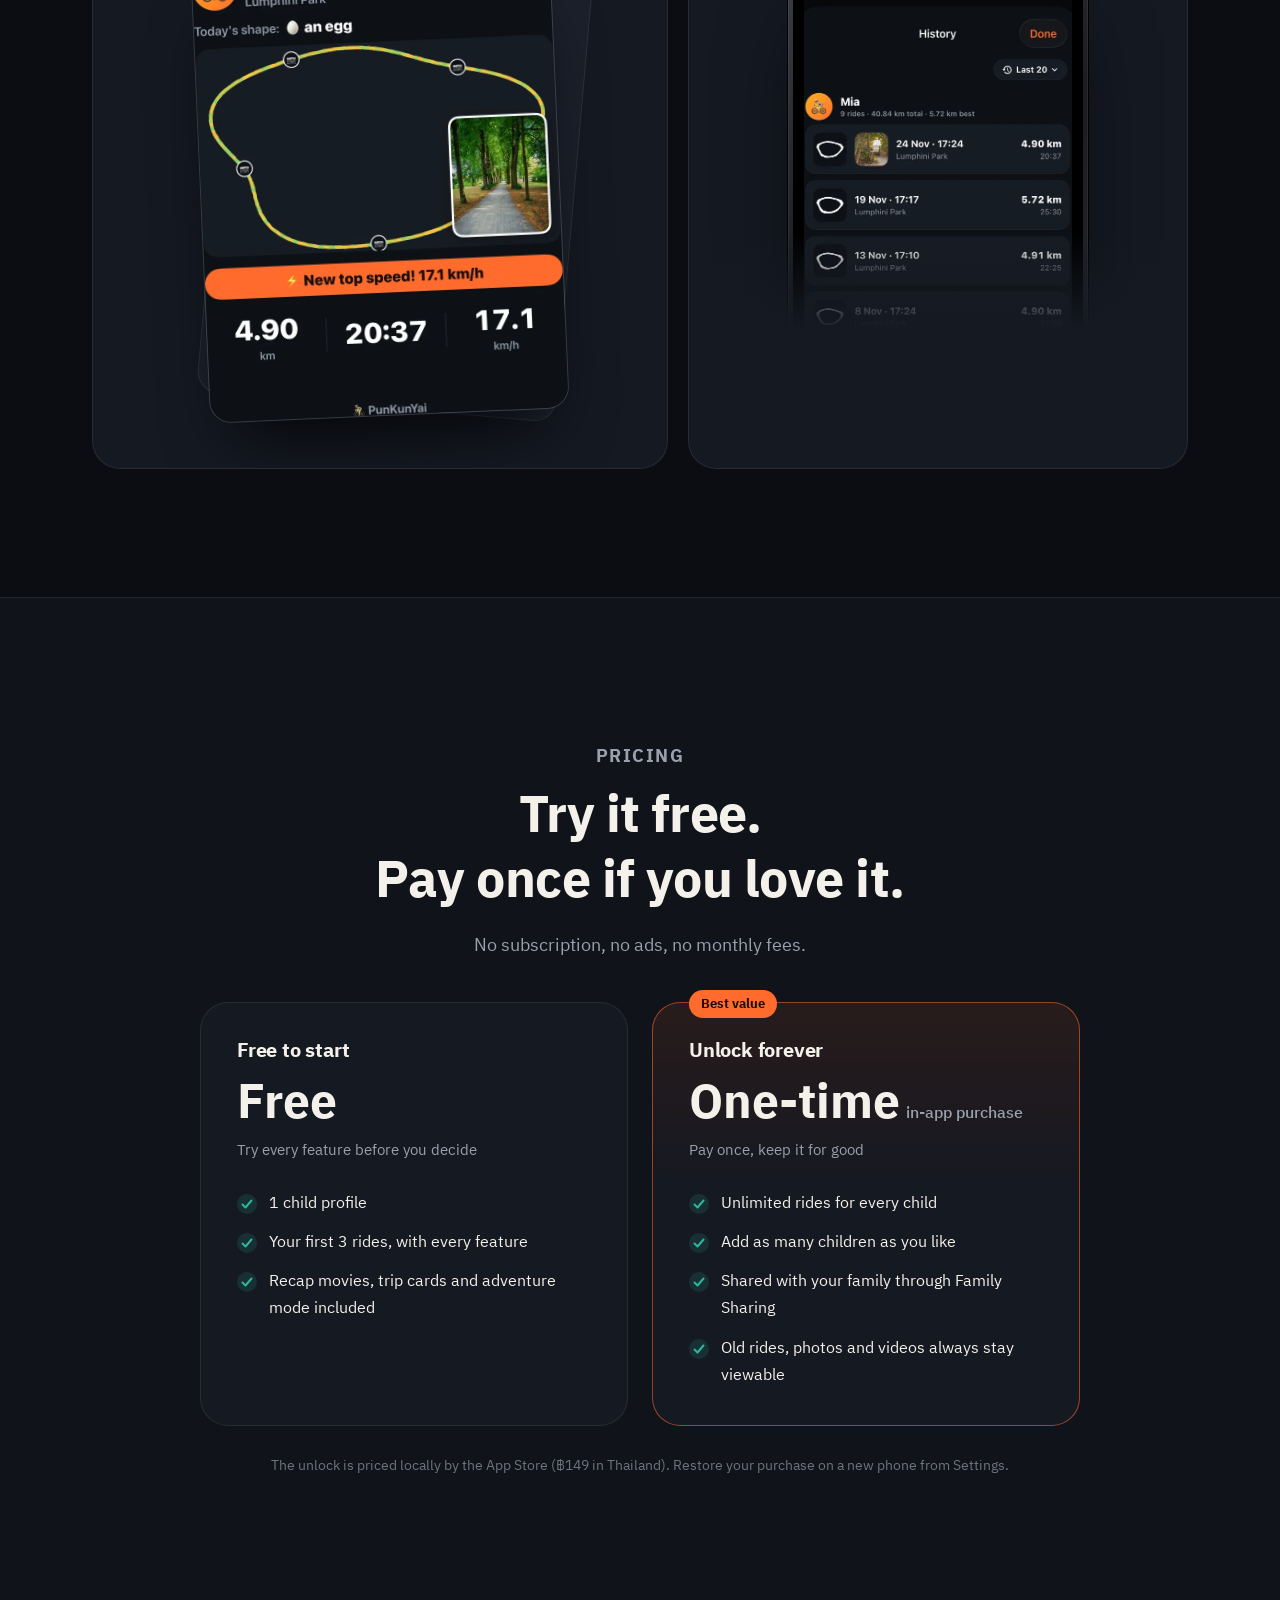
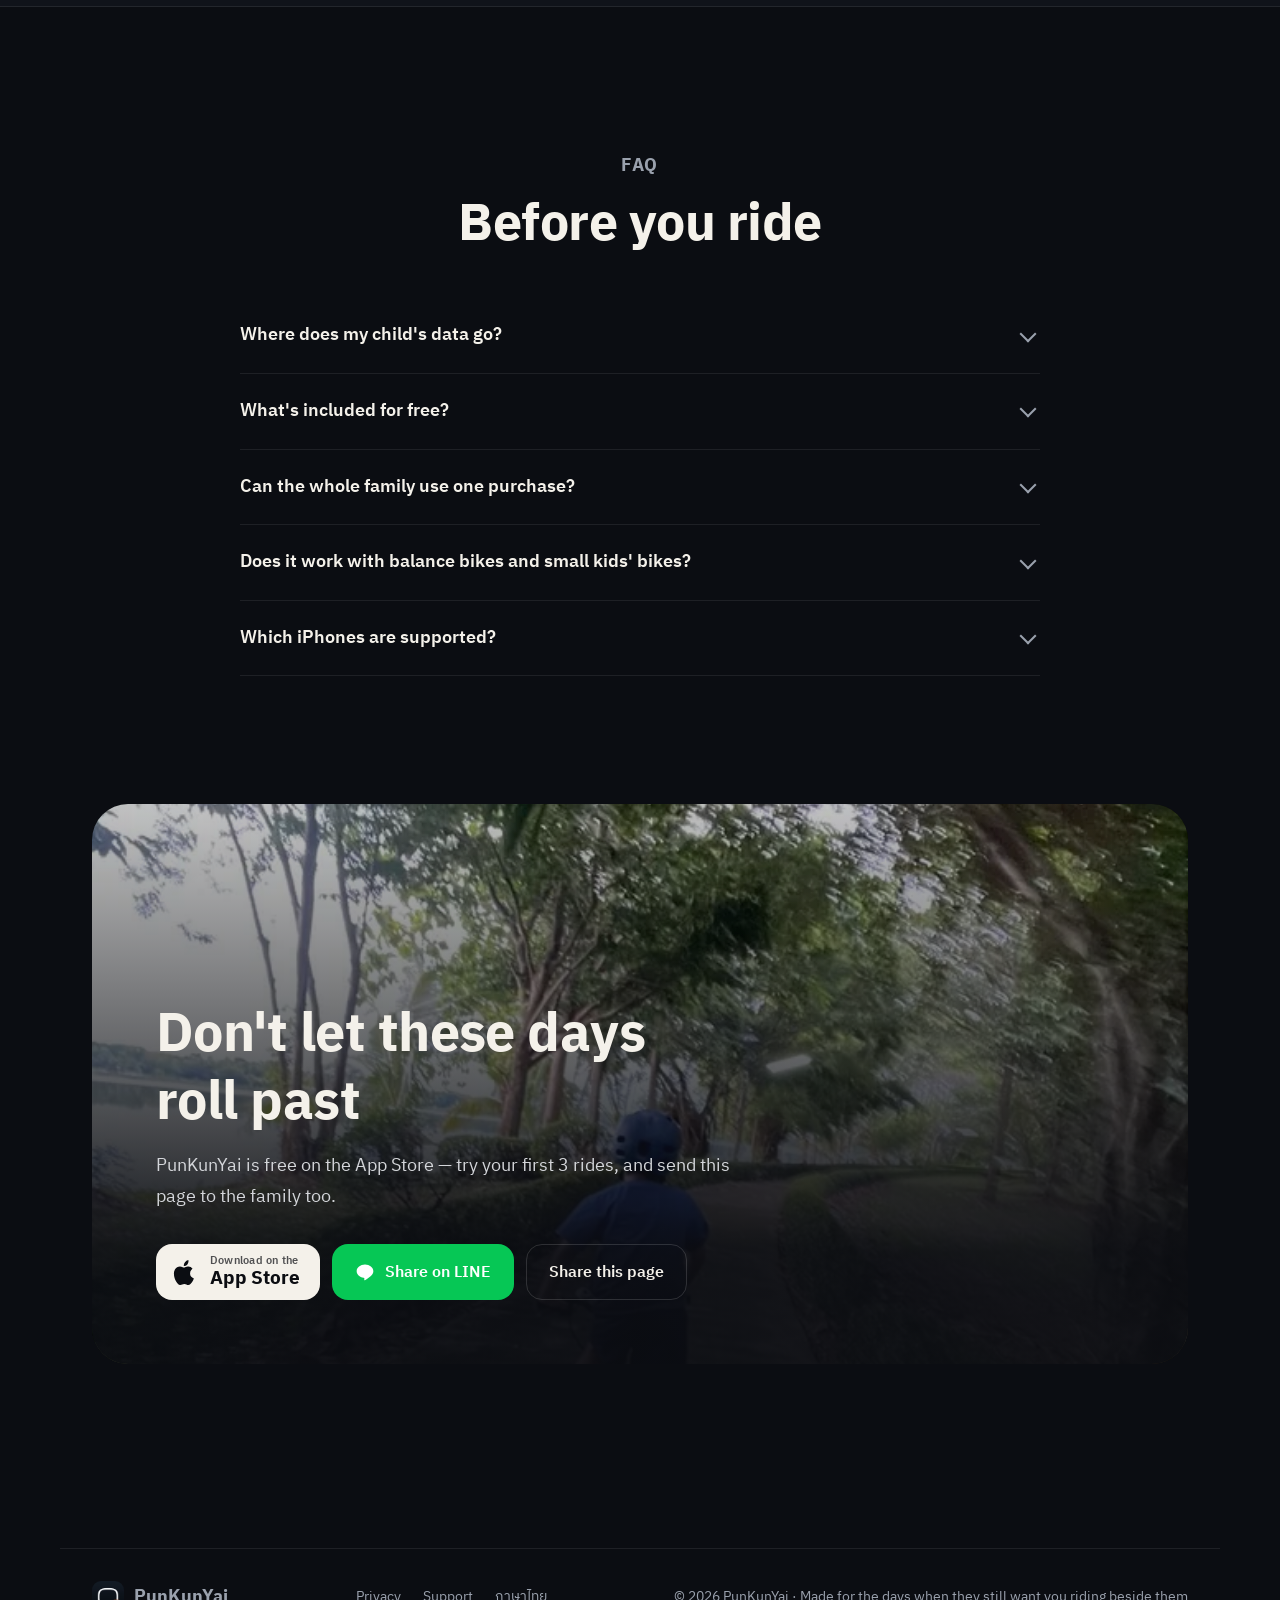
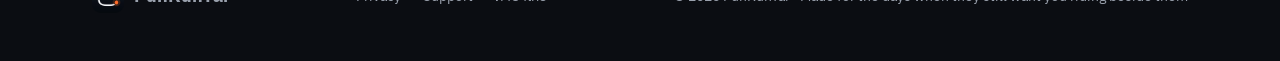
==== commit 1d123831: "App is live: real App Store links, Smart App Banner, install URL in JSON-LD Co-Authored-By: Claude O" ====
--- a/en/index.html
+++ b/en/index.html
@@ -4,6 +4,7 @@
     <meta charset="UTF-8" />
     <meta name="viewport" content="width=device-width, initial-scale=1.0" />
     <meta name="theme-color" content="#0b0d12" />
+    <meta name="apple-itunes-app" content="app-id=6815602549" />
     <title>PunKunYai — Ride Tracker for Parents Who Cycle with Their Kids</title>
     <meta name="description" content="Cycling with kids? Live speed, lap timing against a ghost of their best lap, an adventure across the map, and a recap movie with music after every ride. Try 3 rides free. No ads, no account." />
     <link rel="canonical" href="https://leonlek.github.io/pun-kun-yai-site/en/" />
@@ -40,6 +41,8 @@
         "name": "PunKunYai",
         "alternateName": "ปั่นกันใหญ่",
         "operatingSystem": "iOS",
+        "installUrl": "https://apps.apple.com/app/id6815602549",
+        "downloadUrl": "https://apps.apple.com/app/id6815602549",
         "applicationCategory": "HealthApplication",
         "inLanguage": ["th", "en"],
         "url": "https://leonlek.github.io/pun-kun-yai-site/en/",
@@ -90,10 +93,10 @@
             <a href="../" hreflang="th" lang="th">TH</a>
             <a href="./" hreflang="en" lang="en" aria-current="true">EN</a>
           </nav>
-          <span class="store-badge soon" aria-label="Coming soon to the App Store">
+          <a class="store-badge" href="https://apps.apple.com/app/id6815602549" aria-label="Download on the App Store">
             <svg viewBox="0 0 24 24" fill="currentColor" aria-hidden="true"><path d="M16.7 13.1c0-2.7 2.2-4 2.3-4.1a5 5 0 0 0-3.9-2.1c-1.7-.2-3.2 1-4.1 1-.9 0-2.2-1-3.6-1-1.9 0-3.7 1.1-4.7 2.8-2 3.5-.5 8.7 1.4 11.5.9 1.4 2.1 2.9 3.6 2.8 1.4-.1 2-1 3.7-1s2.2 1 3.7 1c1.5 0 2.5-1.4 3.5-2.8a12.5 12.5 0 0 0 1.6-3.3 4.7 4.7 0 0 1-3.5-4.8ZM14 5.2A4.7 4.7 0 0 0 15.1 1 4.8 4.8 0 0 0 12 3.1a4.5 4.5 0 0 0-1.1 3.3A4 4 0 0 0 14 5.2Z" /></svg>
-            <span><small>Coming soon to the</small>App Store</span>
-          </span>
+            <span><small>Download on the</small>App Store</span>
+          </a>
         </div>
       </div>
     </header>
@@ -107,10 +110,10 @@
             <h1 class="reveal">Every little ride,<em>remembered</em></h1>
             <p class="lede reveal">Live speed, lap timing, photos and video along the way, and a recap movie with music the moment the ride ends. You stay present with your kid; the app does the remembering.</p>
             <div class="cta-row reveal">
-              <span class="store-badge soon" aria-label="Coming soon to the App Store">
+              <a class="store-badge" href="https://apps.apple.com/app/id6815602549" aria-label="Download on the App Store">
                 <svg viewBox="0 0 24 24" fill="currentColor" aria-hidden="true"><path d="M16.7 13.1c0-2.7 2.2-4 2.3-4.1a5 5 0 0 0-3.9-2.1c-1.7-.2-3.2 1-4.1 1-.9 0-2.2-1-3.6-1-1.9 0-3.7 1.1-4.7 2.8-2 3.5-.5 8.7 1.4 11.5.9 1.4 2.1 2.9 3.6 2.8 1.4-.1 2-1 3.7-1s2.2 1 3.7 1c1.5 0 2.5-1.4 3.5-2.8a12.5 12.5 0 0 0 1.6-3.3 4.7 4.7 0 0 1-3.5-4.8ZM14 5.2A4.7 4.7 0 0 0 15.1 1 4.8 4.8 0 0 0 12 3.1a4.5 4.5 0 0 0-1.1 3.3A4 4 0 0 0 14 5.2Z" /></svg>
-                <span><small>Coming soon to the</small>App Store</span>
-              </span>
+                <span><small>Download on the</small>App Store</span>
+              </a>
               <a class="btn btn-ghost" href="#features">See what it does</a>
             </div>
             <div class="hero-meta reveal">
@@ -315,8 +318,12 @@
             <img src="../assets/tree-tunnel.webp" alt="A child riding a bike through a tunnel of trees by the water" width="665" height="1182" loading="lazy" />
             <div class="inner">
               <h2>Don't let these days<br />roll past</h2>
-              <p>PunKunYai for iPhone is coming soon to the App Store. Until then, why not send this page to the family?</p>
+              <p>PunKunYai is free on the App Store — try your first 3 rides, and send this page to the family too.</p>
               <div class="cta-row">
+                <a class="store-badge" href="https://apps.apple.com/app/id6815602549" aria-label="Download on the App Store">
+                  <svg viewBox="0 0 24 24" fill="currentColor" aria-hidden="true"><path d="M16.7 13.1c0-2.7 2.2-4 2.3-4.1a5 5 0 0 0-3.9-2.1c-1.7-.2-3.2 1-4.1 1-.9 0-2.2-1-3.6-1-1.9 0-3.7 1.1-4.7 2.8-2 3.5-.5 8.7 1.4 11.5.9 1.4 2.1 2.9 3.6 2.8 1.4-.1 2-1 3.7-1s2.2 1 3.7 1c1.5 0 2.5-1.4 3.5-2.8a12.5 12.5 0 0 0 1.6-3.3 4.7 4.7 0 0 1-3.5-4.8ZM14 5.2A4.7 4.7 0 0 0 15.1 1 4.8 4.8 0 0 0 12 3.1a4.5 4.5 0 0 0-1.1 3.3A4 4 0 0 0 14 5.2Z" /></svg>
+                  <span><small>Download on the</small>App Store</span>
+                </a>
                 <button class="btn btn-line" type="button" data-line>
                   <svg viewBox="0 0 24 24" fill="currentColor" aria-hidden="true"><path d="M12 3C6.5 3 2 6.6 2 11c0 3.9 3.5 7.2 8.3 7.9.3.1.8.2.9.5.1.3.1.7 0 1l-.1.9c0 .3-.2 1 .9.5s5.8-3.4 7.9-5.9c1.5-1.6 2.1-3.2 2.1-4.9C22 6.6 17.5 3 12 3Z"/></svg>
                   Share on LINE
--- a/site.css
+++ b/site.css
@@ -84,7 +84,9 @@
 .store-badge svg { width: 26px; height: 26px; flex: none; }
 .store-badge span { display: flex; flex-direction: column; line-height: 1.15; font-weight: 700; font-size: 19px; }
 .store-badge small { font-size: 11px; font-weight: 600; opacity: 0.7; letter-spacing: 0.02em; }
-.store-badge.soon { cursor: default; }
+a.store-badge { transition: transform 0.15s, box-shadow 0.2s; }
+a.store-badge:hover { box-shadow: 0 8px 28px rgba(255, 107, 44, 0.28); }
+a.store-badge:active { transform: scale(0.98); }
 .nav .store-badge { min-height: 40px; padding: 0 14px 0 12px; border-radius: 12px; display: none; }
 .nav .store-badge svg { width: 18px; height: 18px; }
 .nav .store-badge span { font-size: 14px; }
